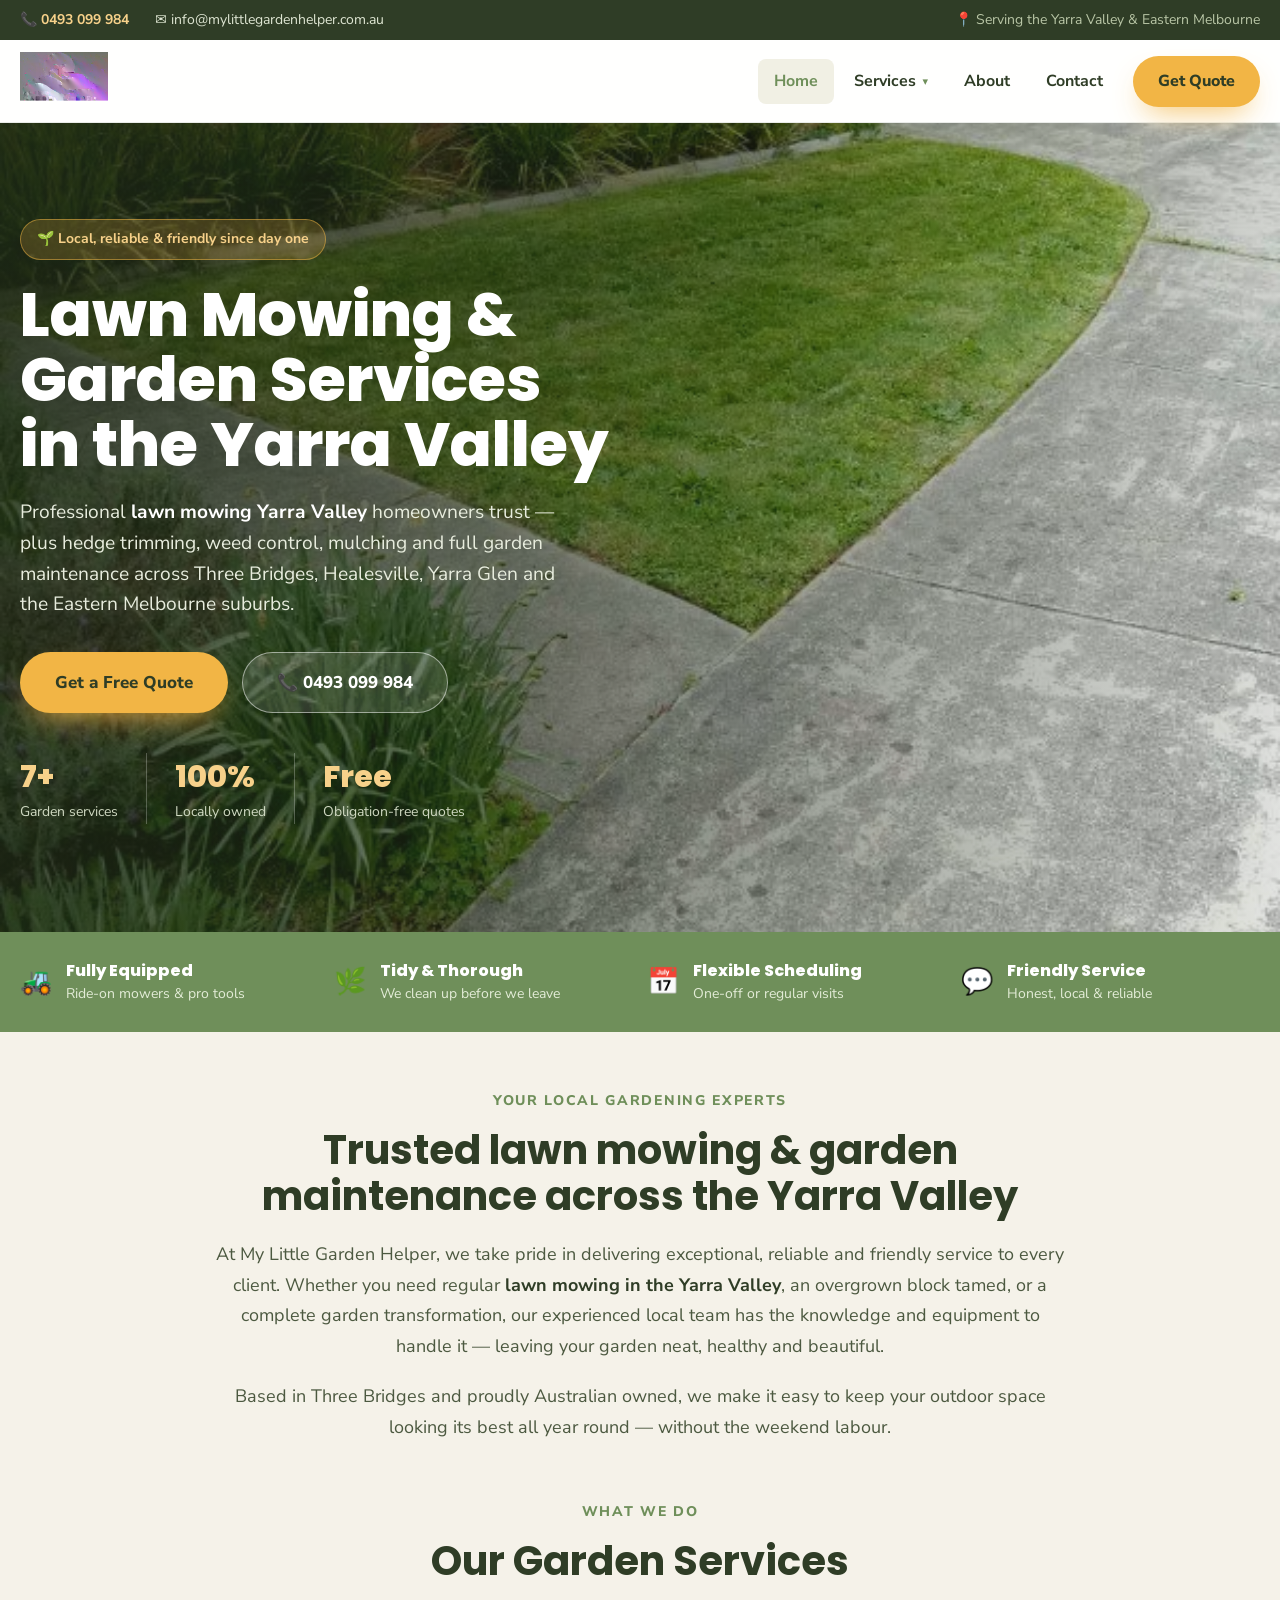
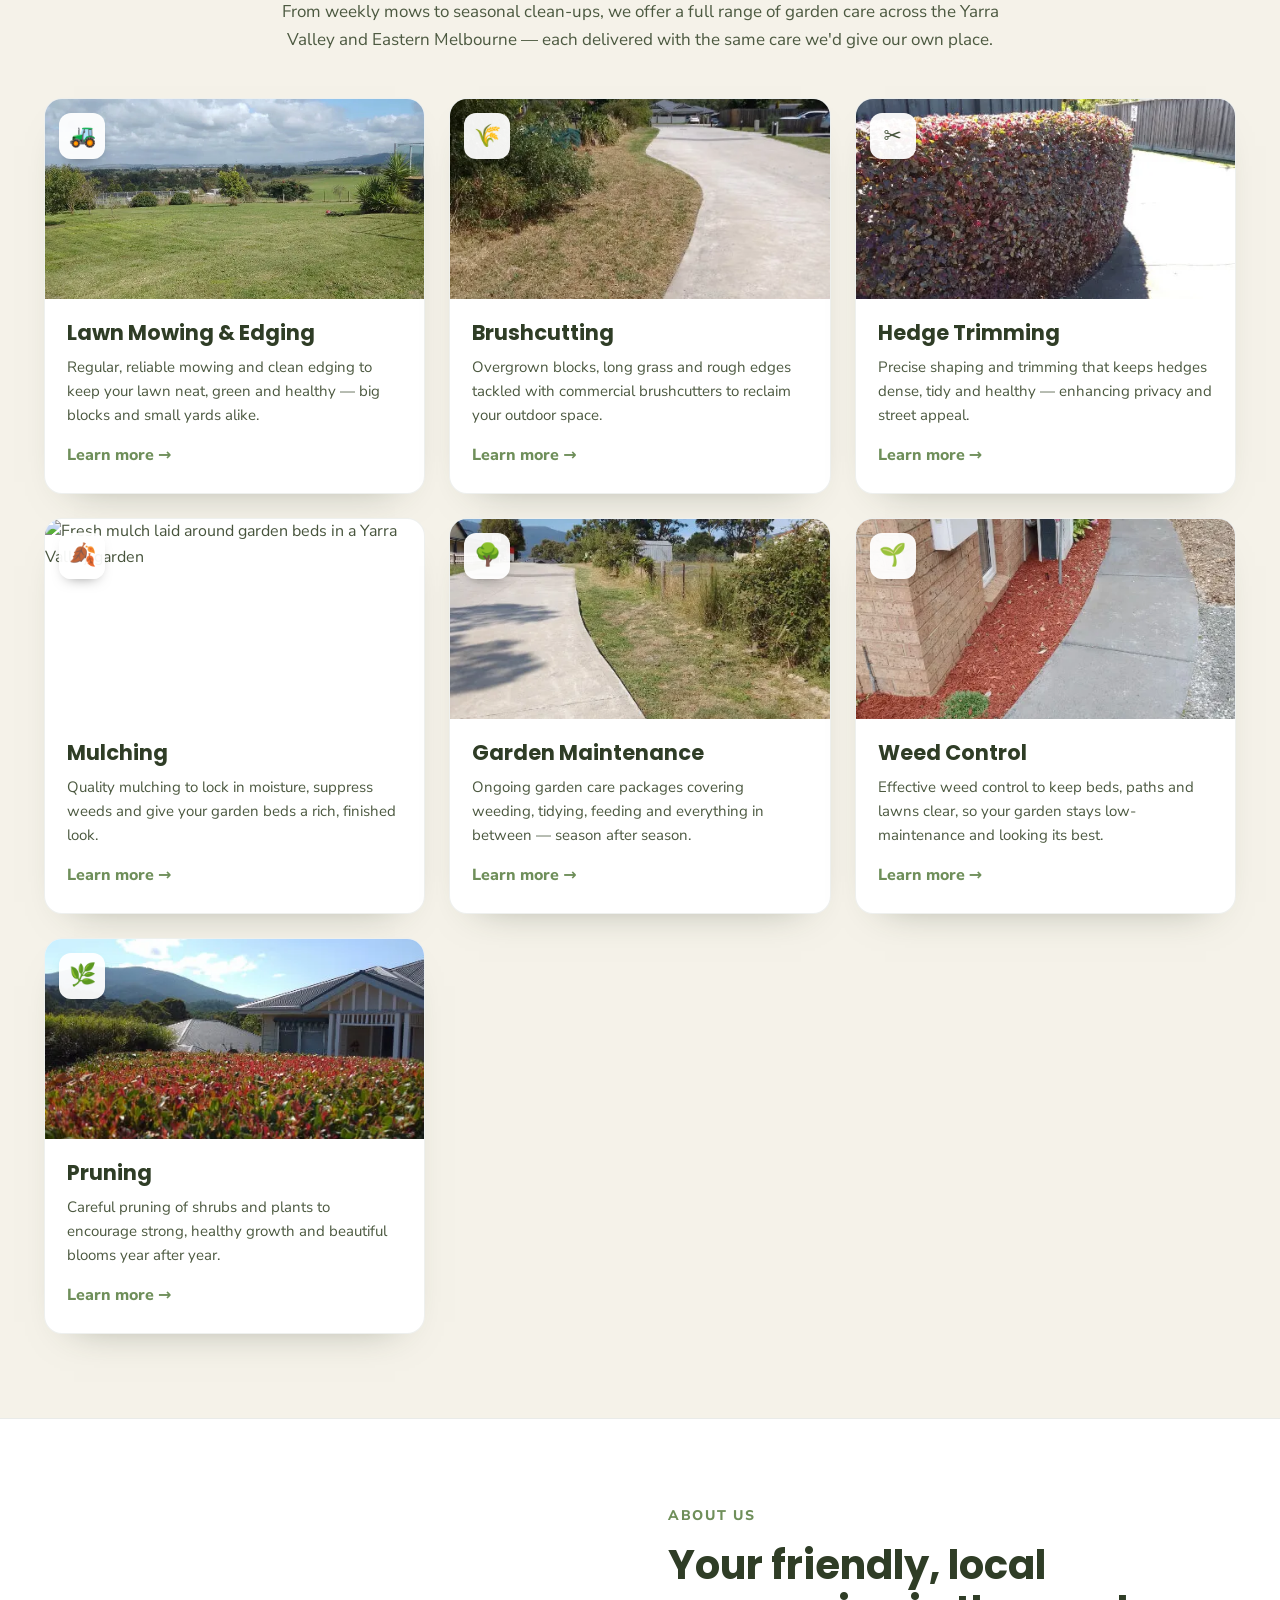
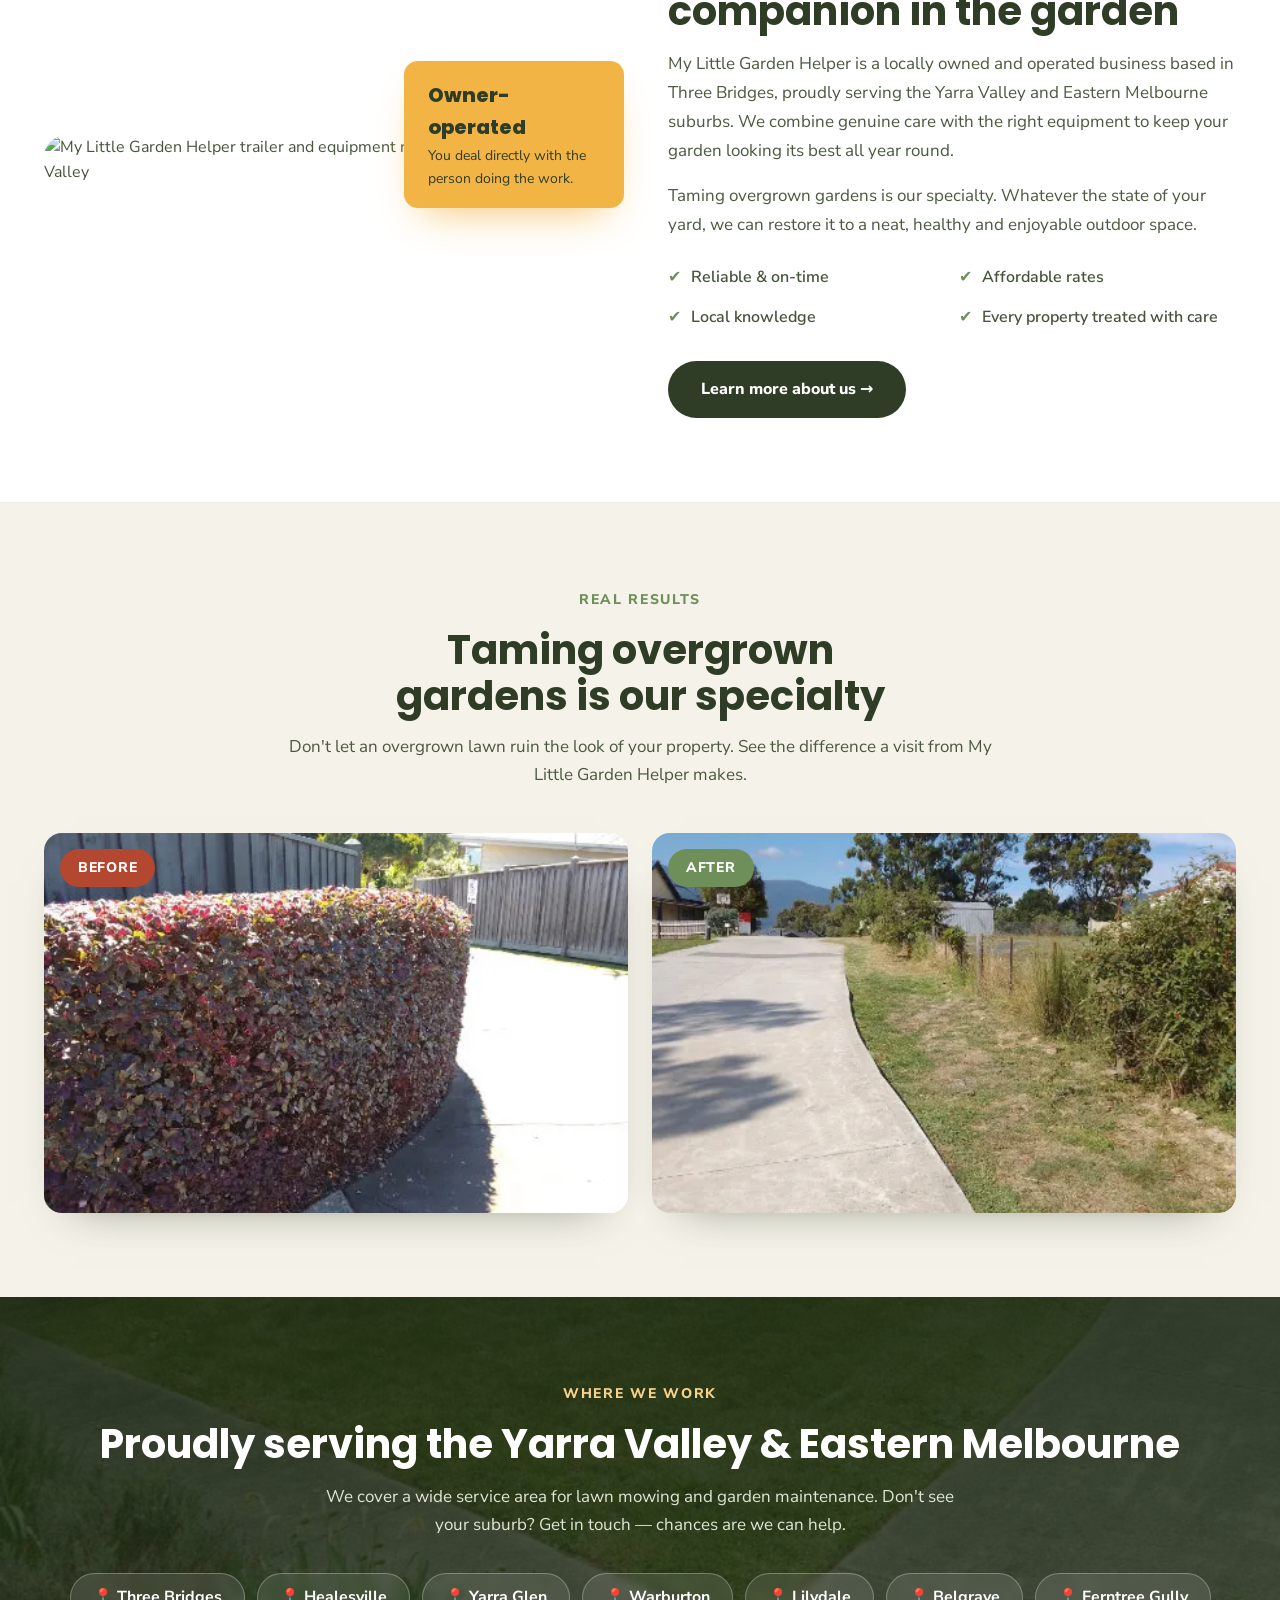
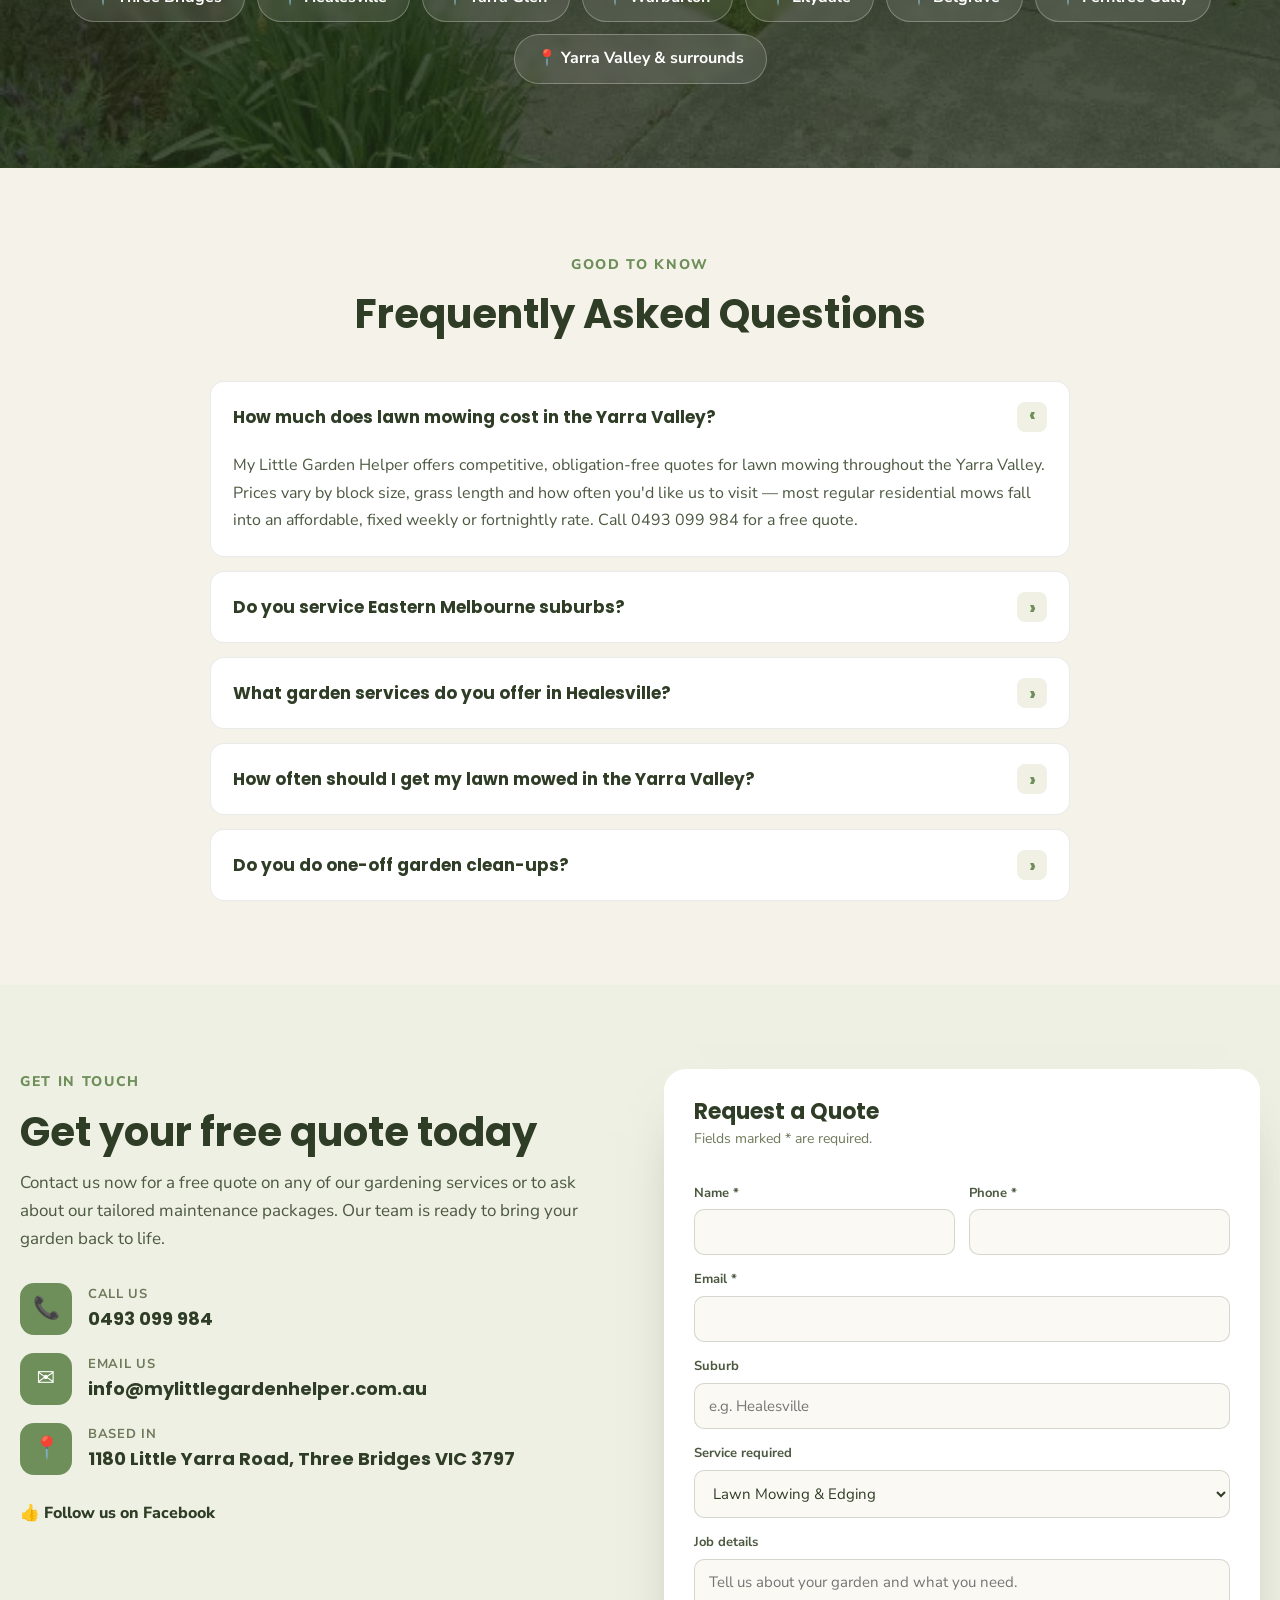
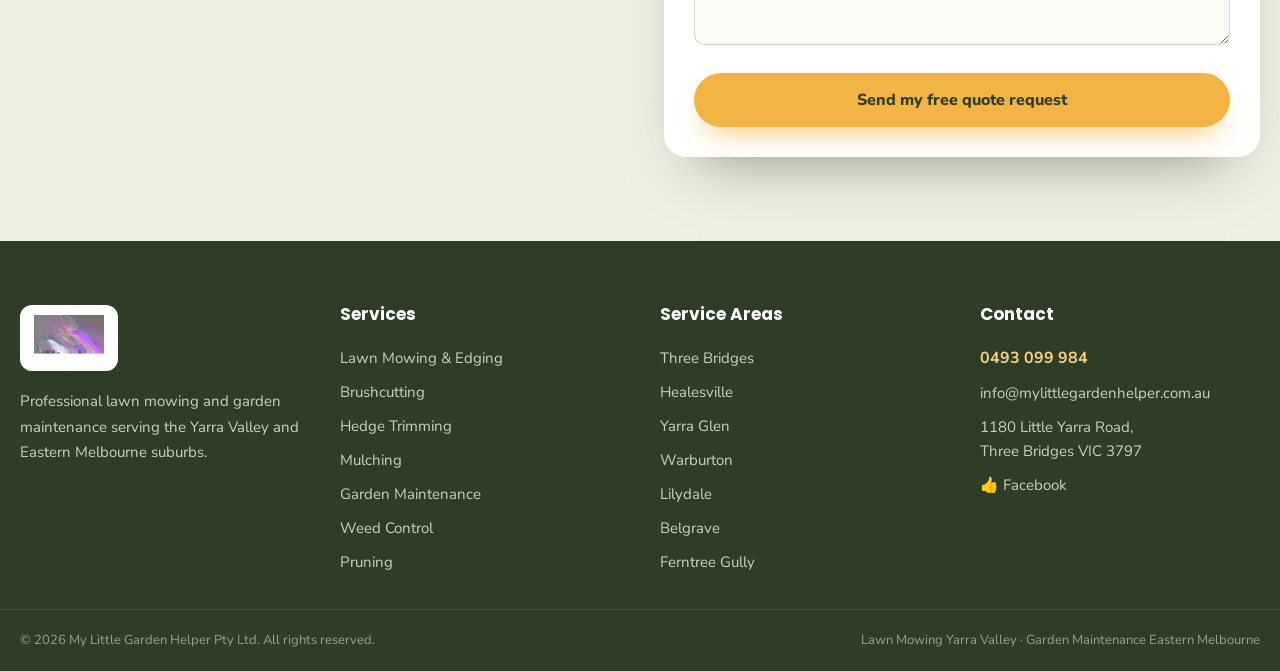
==== index.html @ b99c6c78 "Build My Little Garden Helper website (11 pages, SEO/GEO/AEO, Webflow-ready) - Homepage converted fr" ====
<!DOCTYPE html>
<html lang="en-AU">
<head>
<meta charset="utf-8">
<meta name="viewport" content="width=device-width, initial-scale=1">
<title>Lawn Mowing Yarra Valley | Garden Maintenance | My Little Garden Helper</title>
<meta name="description" content="Professional lawn mowing, hedge trimming, weed control and garden maintenance in the Yarra Valley. Serving Three Bridges, Healesville, Yarra Glen &amp; Eastern Melbourne. Free quotes — call 0493 099 984." />
<meta name="keywords" content="Lawn Mowing Yarra Valley, Garden Maintenance Yarra Valley, Hedge Trimming Yarra Valley, Lawn Care Eastern Melbourne, Garden Services Three Bridges" />
<link rel="canonical" href="https://www.mylittlegardenhelper.com.au/" />
<meta name="robots" content="index, follow" />
<meta name="theme-color" content="#2f3d26" />

<!-- Open Graph -->
<meta property="og:type" content="website" />
<meta property="og:site_name" content="My Little Garden Helper" />
<meta property="og:title" content="Lawn Mowing Yarra Valley | My Little Garden Helper" />
<meta property="og:description" content="Professional lawn mowing, hedge trimming, weed control and garden maintenance across the Yarra Valley and Eastern Melbourne. Get a free quote today." />
<meta property="og:url" content="https://www.mylittlegardenhelper.com.au/" />
<meta property="og:image" content="https://www.mylittlegardenhelper.com.au/assets/hero.webp" />
<meta property="og:locale" content="en_AU" />

<!-- Twitter -->
<meta name="twitter:card" content="summary_large_image" />
<meta name="twitter:title" content="Lawn Mowing Yarra Valley | My Little Garden Helper" />
<meta name="twitter:description" content="Professional lawn mowing, hedge trimming, weed control and garden maintenance across the Yarra Valley and Eastern Melbourne." />
<meta name="twitter:image" content="https://www.mylittlegardenhelper.com.au/assets/hero.webp" />

<link rel="icon" href="/assets/favicon.svg" type="image/svg+xml" />
<link rel="preconnect" href="https://fonts.googleapis.com" />
<link rel="preconnect" href="https://fonts.gstatic.com" crossorigin />
<link href="https://fonts.googleapis.com/css2?family=Poppins:wght@500;600;700;800&family=Nunito+Sans:wght@400;600;700;800&display=swap" rel="stylesheet" />
<link rel="stylesheet" href="/assets/styles.css" />

<script type="application/ld+json">
{
  "@context": "https://schema.org",
  "@type": "LocalBusiness",
  "@id": "https://www.mylittlegardenhelper.com.au/#business",
  "name": "My Little Garden Helper Pty Ltd",
  "image": "https://www.mylittlegardenhelper.com.au/assets/hero.webp",
  "logo": "https://www.mylittlegardenhelper.com.au/assets/logo.webp",
  "description": "Professional lawn mowing, hedge trimming, weed control, mulching and garden maintenance serving the Yarra Valley and Eastern Melbourne suburbs.",
  "url": "https://www.mylittlegardenhelper.com.au/",
  "telephone": "+61493099984",
  "email": "info@mylittlegardenhelper.com.au",
  "priceRange": "$$",
  "currenciesAccepted": "AUD",
  "address": {
    "@type": "PostalAddress",
    "streetAddress": "1180 Little Yarra Road",
    "addressLocality": "Three Bridges",
    "addressRegion": "VIC",
    "postalCode": "3797",
    "addressCountry": "AU"
  },
  "geo": { "@type": "GeoCoordinates", "latitude": -37.802, "longitude": 145.706 },
  "areaServed": ["Yarra Valley", "Three Bridges", "Healesville", "Yarra Glen", "Warburton", "Lilydale", "Belgrave", "Ferntree Gully", "Eastern Melbourne"],
  "openingHoursSpecification": [{ "@type": "OpeningHoursSpecification", "dayOfWeek": ["Monday","Tuesday","Wednesday","Thursday","Friday","Saturday"], "opens": "07:00", "closes": "17:00" }],
  "sameAs": ["https://www.facebook.com/profile.php?id=100083377355214"],
  "makesOffer": [
    { "@type": "Offer", "itemOffered": { "@type": "Service", "name": "Lawn Mowing & Edging Yarra Valley" } },
    { "@type": "Offer", "itemOffered": { "@type": "Service", "name": "Brushcutting Yarra Valley" } },
    { "@type": "Offer", "itemOffered": { "@type": "Service", "name": "Hedge Trimming Yarra Valley" } },
    { "@type": "Offer", "itemOffered": { "@type": "Service", "name": "Mulching Yarra Valley" } },
    { "@type": "Offer", "itemOffered": { "@type": "Service", "name": "Garden Maintenance Eastern Melbourne" } },
    { "@type": "Offer", "itemOffered": { "@type": "Service", "name": "Weed Control Yarra Valley" } },
    { "@type": "Offer", "itemOffered": { "@type": "Service", "name": "Pruning Yarra Valley" } }
  ]
}
</script>
<script type="application/ld+json">
{
  "@context": "https://schema.org",
  "@type": "WebSite",
  "name": "My Little Garden Helper",
  "url": "https://www.mylittlegardenhelper.com.au/"
}
</script>
<script type="application/ld+json">
{
  "@context": "https://schema.org",
  "@type": "FAQPage",
  "mainEntity": [
    { "@type": "Question", "name": "How much does lawn mowing cost in the Yarra Valley?", "acceptedAnswer": { "@type": "Answer", "text": "My Little Garden Helper offers competitive, obligation-free quotes for lawn mowing throughout the Yarra Valley. Prices vary by block size, grass length and how often you'd like us to visit — most regular residential mows fall into an affordable, fixed weekly or fortnightly rate. Call 0493 099 984 for a free quote." } },
    { "@type": "Question", "name": "Do you service Eastern Melbourne suburbs?", "acceptedAnswer": { "@type": "Answer", "text": "Yes. We service the Yarra Valley and the surrounding Eastern Melbourne suburbs including Lilydale, Belgrave, Ferntree Gully and beyond. If you're unsure whether we cover your suburb, get in touch — chances are we can help." } },
    { "@type": "Question", "name": "What garden services do you offer in Healesville?", "acceptedAnswer": { "@type": "Answer", "text": "In Healesville and the wider Yarra Valley we provide lawn mowing and edging, brushcutting, hedge trimming, weed control, mulching, pruning and full garden clean-ups — as one-off jobs or ongoing maintenance." } },
    { "@type": "Question", "name": "How often should I get my lawn mowed in the Yarra Valley?", "acceptedAnswer": { "@type": "Answer", "text": "During the spring and summer growing season most Yarra Valley lawns look their best with a mow every 1–2 weeks. Through the cooler months monthly mowing is usually enough. We tailor the schedule to your lawn, the season and your budget." } },
    { "@type": "Question", "name": "Do you do one-off garden clean-ups?", "acceptedAnswer": { "@type": "Answer", "text": "Absolutely. We offer both ongoing garden maintenance packages and one-off clean-ups — including overgrown and neglected blocks — right across the Yarra Valley and Eastern Melbourne." } }
  ]
}
</script>
</head>
<body>

<!-- TOP BAR -->
<div class="topbar">
  <div class="container topbar__inner">
    <div class="topbar__group">
      <a href="tel:+61493099984" class="topbar__phone">📞 0493 099 984</a>
      <a href="mailto:info@mylittlegardenhelper.com.au" class="topbar__email">✉ info@mylittlegardenhelper.com.au</a>
    </div>
    <div class="topbar__loc">📍 Serving the Yarra Valley &amp; Eastern Melbourne</div>
  </div>
</div>

<!-- HEADER -->
<header class="site-header">
  <div class="container site-header__inner">
    <a href="/" class="logo" aria-label="My Little Garden Helper home">
      <img src="/assets/logo.webp" alt="My Little Garden Helper — lawn mowing and garden services Yarra Valley" width="180" height="58" />
    </a>

    <nav class="nav" aria-label="Primary">
      <a href="/" class="nav__link" aria-current="page">Home</a>
      <div class="nav__item">
        <a href="/services/" class="nav__link nav__toggle">Services <span class="nav__caret">▾</span></a>
        <div class="nav__dropdown">
          <div class="nav__menu">
            <a href="/services/lawn-mowing/"><span class="ico">🚜</span>Lawn Mowing &amp; Edging</a>
            <a href="/services/brushcutting/"><span class="ico">🌾</span>Brushcutting</a>
            <a href="/services/hedge-trimming/"><span class="ico">✂️</span>Hedge Trimming</a>
            <a href="/services/mulching/"><span class="ico">🍂</span>Mulching</a>
            <a href="/services/garden-maintenance/"><span class="ico">🌳</span>Garden Maintenance</a>
            <a href="/services/weed-control/"><span class="ico">🌱</span>Weed Control</a>
            <a href="/services/pruning/"><span class="ico">🌿</span>Pruning</a>
          </div>
        </div>
      </div>
      <a href="/about/" class="nav__link">About</a>
      <a href="/contact/" class="nav__link">Contact</a>
      <a href="/contact/" class="btn btn--gold nav__cta">Get Quote</a>
    </nav>

    <button class="nav-toggle" data-nav-toggle aria-label="Toggle menu" aria-expanded="false">☰</button>
  </div>

  <div class="mobile-nav" data-mobile-nav>
    <div class="container">
      <a href="/">Home</a>
      <div class="mobile-nav__label">Services</div>
      <a href="/services/lawn-mowing/" class="mobile-nav__svc">🚜 Lawn Mowing &amp; Edging</a>
      <a href="/services/brushcutting/" class="mobile-nav__svc">🌾 Brushcutting</a>
      <a href="/services/hedge-trimming/" class="mobile-nav__svc">✂️ Hedge Trimming</a>
      <a href="/services/mulching/" class="mobile-nav__svc">🍂 Mulching</a>
      <a href="/services/garden-maintenance/" class="mobile-nav__svc">🌳 Garden Maintenance</a>
      <a href="/services/weed-control/" class="mobile-nav__svc">🌱 Weed Control</a>
      <a href="/services/pruning/" class="mobile-nav__svc">🌿 Pruning</a>
      <a href="/about/" class="mobile-nav__sep">About</a>
      <a href="/contact/" class="mobile-nav__sep">Contact</a>
      <a href="/contact/" class="mobile-nav__cta">Get a Free Quote</a>
    </div>
  </div>
</header>

<main>

<!-- HERO -->
<section class="hero" id="top">
  <div class="hero__bg" style="background-image: url('/assets/hero.webp');"></div>
  <div class="hero__overlay"></div>
  <div class="container hero__inner">
    <div class="hero__content">
      <span class="hero__badge">🌱 Local, reliable &amp; friendly since day one</span>
      <h1 class="hero__title">Lawn Mowing &amp; Garden Services in the Yarra Valley</h1>
      <p class="hero__text">Professional <strong>lawn mowing Yarra Valley</strong> homeowners trust — plus hedge trimming, weed control, mulching and full garden maintenance across Three Bridges, Healesville, Yarra Glen and the Eastern Melbourne suburbs.</p>
      <div class="hero__actions">
        <a href="/contact/" class="btn btn--gold btn--lg">Get a Free Quote</a>
        <a href="tel:+61493099984" class="btn btn--outline btn--lg">📞 0493 099 984</a>
      </div>
      <div class="hero__stats">
        <div><div class="hero__stat-num">7+</div><div class="hero__stat-label">Garden services</div></div>
        <div class="hero__divider"></div>
        <div><div class="hero__stat-num">100%</div><div class="hero__stat-label">Locally owned</div></div>
        <div class="hero__divider"></div>
        <div><div class="hero__stat-num">Free</div><div class="hero__stat-label">Obligation-free quotes</div></div>
      </div>
    </div>
  </div>
</section>

<!-- FEATURE STRIP -->
<section class="feature-strip">
  <div class="container feature-strip__grid">
    <div class="feature"><span class="feature__ico">🚜</span><div><div class="feature__title">Fully Equipped</div><div class="feature__text">Ride-on mowers &amp; pro tools</div></div></div>
    <div class="feature"><span class="feature__ico">🌿</span><div><div class="feature__title">Tidy &amp; Thorough</div><div class="feature__text">We clean up before we leave</div></div></div>
    <div class="feature"><span class="feature__ico">📅</span><div><div class="feature__title">Flexible Scheduling</div><div class="feature__text">One-off or regular visits</div></div></div>
    <div class="feature"><span class="feature__ico">💬</span><div><div class="feature__title">Friendly Service</div><div class="feature__text">Honest, local &amp; reliable</div></div></div>
  </div>
</section>

<!-- INTRO -->
<section class="section section--tight">
  <div class="container intro reveal">
    <span class="eyebrow">Your local gardening experts</span>
    <h2 class="section-title">Trusted lawn mowing &amp; garden maintenance across the Yarra Valley</h2>
    <p>At My Little Garden Helper, we take pride in delivering exceptional, reliable and friendly service to every client. Whether you need regular <strong>lawn mowing in the Yarra Valley</strong>, an overgrown block tamed, or a complete garden transformation, our experienced local team has the knowledge and equipment to handle it — leaving your garden neat, healthy and beautiful.</p>
    <p>Based in Three Bridges and proudly Australian owned, we make it easy to keep your outdoor space looking its best all year round — without the weekend labour.</p>
  </div>
</section>

<!-- SERVICES -->
<section class="section" id="services" style="padding-top: 0;">
  <div class="container">
    <div class="section-head reveal">
      <span class="eyebrow">What we do</span>
      <h2 class="section-title">Our Garden Services</h2>
      <p class="section-intro">From weekly mows to seasonal clean-ups, we offer a full range of garden care across the Yarra Valley and Eastern Melbourne — each delivered with the same care we'd give our own place.</p>
    </div>
    <div class="services-grid">

      <article class="service-card reveal">
        <div class="service-card__media"><img src="/assets/lawn-mowing.webp" alt="Freshly mowed lawn with crisp edging in the Yarra Valley" loading="lazy" /><span class="service-card__icon">🚜</span></div>
        <div class="service-card__body">
          <h3>Lawn Mowing &amp; Edging</h3>
          <p>Regular, reliable mowing and clean edging to keep your lawn neat, green and healthy — big blocks and small yards alike.</p>
          <a href="/services/lawn-mowing/" class="service-card__link">Learn more →</a>
        </div>
      </article>

      <article class="service-card reveal">
        <div class="service-card__media"><img src="/assets/brushcutting.webp" alt="Overgrown grass being cleared by brushcutting in the Yarra Valley" loading="lazy" /><span class="service-card__icon">🌾</span></div>
        <div class="service-card__body">
          <h3>Brushcutting</h3>
          <p>Overgrown blocks, long grass and rough edges tackled with commercial brushcutters to reclaim your outdoor space.</p>
          <a href="/services/brushcutting/" class="service-card__link">Learn more →</a>
        </div>
      </article>

      <article class="service-card reveal">
        <div class="service-card__media"><img src="/assets/hedge-trimming.webp" alt="Neatly trimmed hedge with Yarra Valley hills behind" loading="lazy" /><span class="service-card__icon">✂️</span></div>
        <div class="service-card__body">
          <h3>Hedge Trimming</h3>
          <p>Precise shaping and trimming that keeps hedges dense, tidy and healthy — enhancing privacy and street appeal.</p>
          <a href="/services/hedge-trimming/" class="service-card__link">Learn more →</a>
        </div>
      </article>

      <article class="service-card reveal">
        <div class="service-card__media"><img src="/assets/mulching.webp" alt="Fresh mulch laid around garden beds in a Yarra Valley garden" loading="lazy" /><span class="service-card__icon">🍂</span></div>
        <div class="service-card__body">
          <h3>Mulching</h3>
          <p>Quality mulching to lock in moisture, suppress weeds and give your garden beds a rich, finished look.</p>
          <a href="/services/mulching/" class="service-card__link">Learn more →</a>
        </div>
      </article>

      <article class="service-card reveal">
        <div class="service-card__media"><img src="/assets/after.webp" alt="Well maintained lawn and garden beds beside a Yarra Valley home" loading="lazy" /><span class="service-card__icon">🌳</span></div>
        <div class="service-card__body">
          <h3>Garden Maintenance</h3>
          <p>Ongoing garden care packages covering weeding, tidying, feeding and everything in between — season after season.</p>
          <a href="/services/garden-maintenance/" class="service-card__link">Learn more →</a>
        </div>
      </article>

      <article class="service-card reveal">
        <div class="service-card__media"><img src="/assets/weed-control.webp" alt="Tidy weed-free garden bed after weed control treatment" loading="lazy" /><span class="service-card__icon">🌱</span></div>
        <div class="service-card__body">
          <h3>Weed Control</h3>
          <p>Effective weed control to keep beds, paths and lawns clear, so your garden stays low-maintenance and looking its best.</p>
          <a href="/services/weed-control/" class="service-card__link">Learn more →</a>
        </div>
      </article>

      <article class="service-card reveal">
        <div class="service-card__media"><img src="/assets/pruning.webp" alt="Pruned shrubs and flowering garden in the Yarra Valley" loading="lazy" /><span class="service-card__icon">🌿</span></div>
        <div class="service-card__body">
          <h3>Pruning</h3>
          <p>Careful pruning of shrubs and plants to encourage strong, healthy growth and beautiful blooms year after year.</p>
          <a href="/services/pruning/" class="service-card__link">Learn more →</a>
        </div>
      </article>

    </div>
  </div>
</section>

<!-- ABOUT -->
<section class="section" id="about" style="background: var(--white); border-top: 1px solid var(--line); border-bottom: 1px solid var(--line);">
  <div class="container about-grid">
    <div class="about__media reveal">
      <img src="/assets/contact.webp" alt="My Little Garden Helper trailer and equipment ready for a job in the Yarra Valley" loading="lazy" />
      <div class="about__badge">
        <div class="about__badge-title">Owner-operated</div>
        <div class="about__badge-text">You deal directly with the person doing the work.</div>
      </div>
    </div>
    <div class="about__body reveal">
      <span class="eyebrow">About us</span>
      <h2 class="section-title" style="text-align:left; margin-top: 14px;">Your friendly, local companion in the garden</h2>
      <p>My Little Garden Helper is a locally owned and operated business based in Three Bridges, proudly serving the Yarra Valley and Eastern Melbourne suburbs. We combine genuine care with the right equipment to keep your garden looking its best all year round.</p>
      <p>Taming overgrown gardens is our specialty. Whatever the state of your yard, we can restore it to a neat, healthy and enjoyable outdoor space.</p>
      <ul class="checklist">
        <li><span class="tick">✔</span><span>Reliable &amp; on-time</span></li>
        <li><span class="tick">✔</span><span>Affordable rates</span></li>
        <li><span class="tick">✔</span><span>Local knowledge</span></li>
        <li><span class="tick">✔</span><span>Every property treated with care</span></li>
      </ul>
      <a href="/about/" class="btn btn--dark" style="margin-top: 30px;">Learn more about us →</a>
    </div>
  </div>
</section>

<!-- BEFORE / AFTER -->
<section class="section">
  <div class="container">
    <div class="section-head reveal">
      <span class="eyebrow">Real results</span>
      <h2 class="section-title">Taming overgrown gardens is our specialty</h2>
      <p class="section-intro">Don't let an overgrown lawn ruin the look of your property. See the difference a visit from My Little Garden Helper makes.</p>
    </div>
    <div class="ba-grid reveal">
      <div class="ba-card">
        <img src="/assets/before.webp" alt="Overgrown grass verge before brushcutting in the Yarra Valley" loading="lazy" />
        <span class="ba-badge ba-badge--before">BEFORE</span>
      </div>
      <div class="ba-card">
        <img src="/assets/after.webp" alt="Neatly cut grass verge after garden maintenance in the Yarra Valley" loading="lazy" />
        <span class="ba-badge ba-badge--after">AFTER</span>
      </div>
    </div>
  </div>
</section>

<!-- SERVICE AREAS -->
<section class="media-section">
  <div class="media-section__bg" style="background-image: url('/assets/hero.webp');"></div>
  <div class="media-section__overlay"></div>
  <div class="container media-section__inner reveal">
    <span class="eyebrow eyebrow--gold">Where we work</span>
    <h2 class="media-section__title">Proudly serving the Yarra Valley &amp; Eastern Melbourne</h2>
    <p class="media-section__text">We cover a wide service area for lawn mowing and garden maintenance. Don't see your suburb? Get in touch — chances are we can help.</p>
    <div class="chips">
      <span class="chip">📍 Three Bridges</span>
      <span class="chip">📍 Healesville</span>
      <span class="chip">📍 Yarra Glen</span>
      <span class="chip">📍 Warburton</span>
      <span class="chip">📍 Lilydale</span>
      <span class="chip">📍 Belgrave</span>
      <span class="chip">📍 Ferntree Gully</span>
      <span class="chip">📍 Yarra Valley &amp; surrounds</span>
    </div>
  </div>
</section>

<!-- FAQ -->
<section class="section" id="faq">
  <div class="container">
    <div class="section-head reveal">
      <span class="eyebrow">Good to know</span>
      <h2 class="section-title">Frequently Asked Questions</h2>
    </div>
    <div class="faq reveal">
      <div class="faq__list">
        <div class="faq__item is-open">
          <button class="faq__q" aria-expanded="true">How much does lawn mowing cost in the Yarra Valley?<span class="faq__sign">›</span></button>
          <div class="faq__a" style="max-height: 320px;"><div class="faq__a-inner">My Little Garden Helper offers competitive, obligation-free quotes for lawn mowing throughout the Yarra Valley. Prices vary by block size, grass length and how often you'd like us to visit — most regular residential mows fall into an affordable, fixed weekly or fortnightly rate. Call 0493 099 984 for a free quote.</div></div>
        </div>
        <div class="faq__item">
          <button class="faq__q" aria-expanded="false">Do you service Eastern Melbourne suburbs?<span class="faq__sign">›</span></button>
          <div class="faq__a"><div class="faq__a-inner">Yes. We service the Yarra Valley and the surrounding Eastern Melbourne suburbs including Lilydale, Belgrave, Ferntree Gully and beyond. If you're unsure whether we cover your suburb, get in touch — chances are we can help.</div></div>
        </div>
        <div class="faq__item">
          <button class="faq__q" aria-expanded="false">What garden services do you offer in Healesville?<span class="faq__sign">›</span></button>
          <div class="faq__a"><div class="faq__a-inner">In Healesville and the wider Yarra Valley we provide lawn mowing and edging, brushcutting, hedge trimming, weed control, mulching, pruning and full garden clean-ups — as one-off jobs or ongoing maintenance.</div></div>
        </div>
        <div class="faq__item">
          <button class="faq__q" aria-expanded="false">How often should I get my lawn mowed in the Yarra Valley?<span class="faq__sign">›</span></button>
          <div class="faq__a"><div class="faq__a-inner">During the spring and summer growing season most Yarra Valley lawns look their best with a mow every 1–2 weeks. Through the cooler months monthly mowing is usually enough. We tailor the schedule to your lawn, the season and your budget.</div></div>
        </div>
        <div class="faq__item">
          <button class="faq__q" aria-expanded="false">Do you do one-off garden clean-ups?<span class="faq__sign">›</span></button>
          <div class="faq__a"><div class="faq__a-inner">Absolutely. We offer both ongoing garden maintenance packages and one-off clean-ups — including overgrown and neglected blocks — right across the Yarra Valley and Eastern Melbourne.</div></div>
        </div>
      </div>
    </div>
  </div>
</section>

<!-- CONTACT / QUOTE -->
<section class="contact-section" id="contact">
  <div class="container section contact-grid" style="padding-top: 84px; padding-bottom: 84px;">
    <div class="reveal">
      <span class="eyebrow">Get in touch</span>
      <h2 class="section-title" style="text-align:left; margin-top: 14px;">Get your free quote today</h2>
      <p class="section-intro" style="text-align:left;">Contact us now for a free quote on any of our gardening services or to ask about our tailored maintenance packages. Our team is ready to bring your garden back to life.</p>
      <div class="contact-methods">
        <a href="tel:+61493099984" class="contact-method"><span class="contact-method__ico">📞</span><span><span class="contact-method__label">Call us</span><span class="contact-method__value">0493 099 984</span></span></a>
        <a href="mailto:info@mylittlegardenhelper.com.au" class="contact-method"><span class="contact-method__ico">✉</span><span><span class="contact-method__label">Email us</span><span class="contact-method__value">info@mylittlegardenhelper.com.au</span></span></a>
        <div class="contact-method"><span class="contact-method__ico">📍</span><span><span class="contact-method__label">Based in</span><span class="contact-method__value">1180 Little Yarra Road, Three Bridges VIC 3797</span></span></div>
      </div>
      <a href="https://www.facebook.com/profile.php?id=100083377355214" target="_blank" rel="noopener" class="social-link">👍 Follow us on Facebook</a>
    </div>

    <div class="quote-card reveal">
      <div data-form-success class="form-success is-hidden">
        <div class="form-success__ico">🌿</div>
        <h3>Thank you!</h3>
        <p>Your request has been received. We'll be in touch shortly with your free quote.</p>
      </div>
      <form data-quote-form>
        <h3>Request a Quote</h3>
        <p class="quote-card__note">Fields marked * are required.</p>
        <div class="field__row">
          <label class="field"><span class="field__label">Name *</span><input class="input" name="name" required /></label>
          <label class="field"><span class="field__label">Phone *</span><input class="input" name="phone" required /></label>
        </div>
        <label class="field"><span class="field__label">Email *</span><input class="input" type="email" name="email" required /></label>
        <label class="field"><span class="field__label">Suburb</span><input class="input" name="suburb" placeholder="e.g. Healesville" /></label>
        <label class="field"><span class="field__label">Service required</span>
          <select class="select" name="service">
            <option>Lawn Mowing &amp; Edging</option>
            <option>Brushcutting</option>
            <option>Hedge Trimming</option>
            <option>Mulching</option>
            <option>Garden Maintenance</option>
            <option>Weed Control</option>
            <option>Pruning</option>
            <option>Full Garden Clean Up</option>
          </select>
        </label>
        <label class="field"><span class="field__label">Job details</span><textarea class="textarea" name="details" rows="3" placeholder="Tell us about your garden and what you need."></textarea></label>
        <button type="submit" class="btn btn--gold" style="width: 100%; margin-top: 20px;">Send my free quote request</button>
      </form>
    </div>
  </div>
</section>

</main>

<!-- FOOTER -->
<footer class="site-footer">
  <div class="container site-footer__grid">
    <div>
      <img src="/assets/logo.webp" alt="My Little Garden Helper logo" class="footer-logo" width="200" height="66" />
      <p>Professional lawn mowing and garden maintenance serving the Yarra Valley and Eastern Melbourne suburbs.</p>
    </div>
    <div>
      <h4>Services</h4>
      <a href="/services/lawn-mowing/">Lawn Mowing &amp; Edging</a>
      <a href="/services/brushcutting/">Brushcutting</a>
      <a href="/services/hedge-trimming/">Hedge Trimming</a>
      <a href="/services/mulching/">Mulching</a>
      <a href="/services/garden-maintenance/">Garden Maintenance</a>
      <a href="/services/weed-control/">Weed Control</a>
      <a href="/services/pruning/">Pruning</a>
    </div>
    <div>
      <h4>Service Areas</h4>
      <span class="footer-span">Three Bridges</span>
      <span class="footer-span">Healesville</span>
      <span class="footer-span">Yarra Glen</span>
      <span class="footer-span">Warburton</span>
      <span class="footer-span">Lilydale</span>
      <span class="footer-span">Belgrave</span>
      <span class="footer-span">Ferntree Gully</span>
    </div>
    <div>
      <h4>Contact</h4>
      <a href="tel:+61493099984" class="footer-phone">0493 099 984</a>
      <a href="mailto:info@mylittlegardenhelper.com.au">info@mylittlegardenhelper.com.au</a>
      <span class="footer-span">1180 Little Yarra Road,<br />Three Bridges VIC 3797</span>
      <a href="https://www.facebook.com/profile.php?id=100083377355214" target="_blank" rel="noopener">👍 Facebook</a>
    </div>
  </div>
  <div class="site-footer__bottom">
    <div class="container site-footer__bottom-inner">
      <span>© 2026 My Little Garden Helper Pty Ltd. All rights reserved.</span>
      <span>Lawn Mowing Yarra Valley · Garden Maintenance Eastern Melbourne</span>
    </div>
  </div>
</footer>

<script src="/assets/main.js"></script>
</body>
</html>
---- assets/styles.css ----
/* ===================================================================
   My Little Garden Helper — Brand stylesheet
   Brand kit sourced from the Claude Design homepage:
   Forest #2f3d26 · Leaf #6f8f5a · Gold #f2b545 · Cream #f5f2e9
   Display: Poppins · Body: Nunito Sans
   Webflow-ready: class-based, semantic, no build step.
   =================================================================== */

/* ---------- Design tokens ---------- */
:root {
  /* Brand greens */
  --forest-900: #1f2a16;
  --forest-800: #2f3d26;   /* headings, footer, deep sections */
  --forest-700: #47543c;   /* body text on light */
  --leaf-600:   #556e44;   /* links */
  --leaf-500:   #6f8f5a;   /* primary brand green */
  --leaf-300:   #b9c6a6;
  --leaf-100:   #dfe6d3;

  /* Warm gold accent */
  --gold-500: #f2b545;     /* primary CTA */
  --gold-300: #f7d18a;

  /* Neutrals (warm, green-tinted) */
  --text-body:  #4c5940;
  --text-muted: #6f7a5b;
  --cream:      #f5f2e9;   /* page background */
  --sand:       #eef0e3;   /* alt section */
  --oat:        #f1f0e4;   /* soft chips / hovers */
  --paper:      #faf9f3;   /* inputs */
  --white:      #ffffff;
  --line:       rgba(47, 61, 38, 0.10);

  /* Status */
  --before-red: #b4472f;

  /* Type */
  --font-display: 'Poppins', system-ui, -apple-system, sans-serif;
  --font-body:    'Nunito Sans', system-ui, -apple-system, sans-serif;

  /* Radii */
  --radius-sm: 10px;
  --radius-md: 14px;
  --radius-lg: 18px;
  --radius-xl: 22px;
  --radius-pill: 999px;

  /* Elevation (green-tinted) */
  --shadow-sm: 0 6px 14px -8px rgba(47, 61, 38, 0.35);
  --shadow-md: 0 18px 40px -30px rgba(47, 61, 38, 0.5);
  --shadow-lg: 0 30px 60px -34px rgba(47, 61, 38, 0.6);
  --shadow-gold: 0 14px 30px -12px rgba(242, 181, 69, 0.9);

  /* Layout */
  --container: 1240px;
}

/* ---------- Reset / base ---------- */
* { box-sizing: border-box; }
html { scroll-behavior: smooth; -webkit-text-size-adjust: 100%; }
body {
  margin: 0;
  font-family: var(--font-body);
  color: var(--forest-700);
  background: var(--cream);
  line-height: 1.6;
  -webkit-font-smoothing: antialiased;
  overflow-x: hidden;
}
h1, h2, h3, h4 { font-family: var(--font-display); color: var(--forest-800); margin: 0; line-height: 1.15; }
p { margin: 0; }
img { display: block; max-width: 100%; height: auto; }
a { color: var(--leaf-600); text-decoration: none; transition: color .2s ease; }
a:hover { color: var(--gold-500); }
ul { margin: 0; padding: 0; list-style: none; }
input, select, textarea, button { font-family: inherit; }
:focus-visible { outline: 3px solid var(--gold-500); outline-offset: 2px; border-radius: 4px; }

/* ---------- Layout helpers ---------- */
.container { max-width: var(--container); margin: 0 auto; padding: 0 24px; }
.section { padding: 84px 0; }
.section--tight { padding: 56px 0; }
.eyebrow {
  display: inline-block;
  color: var(--leaf-500);
  font-weight: 800;
  letter-spacing: .12em;
  text-transform: uppercase;
  font-size: 14px;
}
.eyebrow--gold { color: var(--gold-300); }
.section-head { text-align: center; max-width: 720px; margin: 0 auto 44px; }
.section-title { font-size: clamp(28px, 3.4vw, 40px); margin-top: 14px; text-wrap: balance; }
.section-intro { font-size: 17px; line-height: 1.65; margin-top: 14px; color: var(--text-body); }
.text-center { text-align: center; }

/* ---------- Buttons ---------- */
.btn {
  display: inline-flex; align-items: center; justify-content: center; gap: 10px;
  padding: 15px 32px;
  font-weight: 800; font-size: 16px;
  border-radius: var(--radius-pill);
  border: 1px solid transparent;
  cursor: pointer;
  transition: transform .2s ease, background .2s ease, color .2s ease, box-shadow .2s ease;
  text-align: center;
}
.btn:hover { transform: translateY(-2px); }
.btn--gold { background: var(--gold-500); color: var(--forest-800); box-shadow: var(--shadow-gold); }
.btn--gold:hover { background: var(--forest-800); color: var(--white); }
.btn--dark { background: var(--forest-800); color: var(--white); }
.btn--dark:hover { background: var(--leaf-500); color: var(--white); }
.btn--outline { background: rgba(255,255,255,0.12); border-color: rgba(255,255,255,0.5); color: var(--white); }
.btn--outline:hover { background: rgba(255,255,255,0.22); color: var(--white); }
.btn--lg { padding: 16px 34px; font-size: 17px; }

/* ---------- Top bar ---------- */
.topbar { background: var(--forest-800); color: var(--leaf-100); font-size: 14px; }
.topbar__inner {
  display: flex; flex-wrap: wrap; gap: 8px 26px; align-items: center; justify-content: space-between;
  padding: 9px 0;
}
.topbar__group { display: flex; flex-wrap: wrap; gap: 8px 26px; align-items: center; }
.topbar a { display: inline-flex; align-items: center; gap: 8px; }
.topbar__phone { color: var(--gold-300); font-weight: 700; }
.topbar__phone:hover { color: var(--white); }
.topbar__email { color: var(--leaf-100); }
.topbar__email:hover { color: var(--white); }
.topbar__loc { display: inline-flex; align-items: center; gap: 8px; color: var(--leaf-300); }

/* ---------- Header / nav ---------- */
.site-header {
  position: sticky; top: 0; z-index: 60;
  background: rgba(255,255,255,0.95);
  backdrop-filter: blur(10px);
  border-bottom: 1px solid var(--line);
}
.site-header__inner {
  display: flex; align-items: center; justify-content: space-between; gap: 20px;
  padding: 12px 0;
}
.logo { display: flex; align-items: center; }
.logo img { height: 58px; width: auto; }
.nav { display: flex; align-items: center; gap: 4px; }
.nav__link {
  padding: 10px 16px; font-weight: 700; color: var(--forest-800);
  border-radius: 8px;
}
.nav__link:hover, .nav__link[aria-current="page"] { color: var(--leaf-500); background: var(--oat); }

.nav__item { position: relative; }
.nav__toggle { display: inline-flex; align-items: center; gap: 6px; background: none; border: none; }
.nav__caret { font-size: 11px; color: var(--leaf-500); }
.nav__dropdown {
  position: absolute; top: 100%; left: 0; padding-top: 8px; width: 300px;
  opacity: 0; visibility: hidden; transform: translateY(6px);
  transition: opacity .18s ease, transform .18s ease, visibility .18s;
}
.nav__item:hover .nav__dropdown, .nav__item:focus-within .nav__dropdown {
  opacity: 1; visibility: visible; transform: translateY(0);
}
.nav__menu {
  background: var(--white); border: 1px solid var(--line); border-radius: var(--radius-md);
  box-shadow: 0 24px 48px -20px rgba(47,61,38,0.35); padding: 8px;
}
.nav__menu a {
  display: flex; align-items: center; gap: 12px; padding: 11px 12px;
  border-radius: var(--radius-sm); color: var(--forest-800); font-weight: 600;
}
.nav__menu a:hover { background: var(--oat); color: var(--leaf-600); }
.nav__menu .ico { font-size: 18px; }
.nav__cta { margin-left: 10px; padding: 12px 24px; }

.nav-toggle {
  display: none; background: var(--forest-800); color: #fff; border: none;
  width: 46px; height: 46px; border-radius: var(--radius-sm); font-size: 20px; cursor: pointer;
}
.mobile-nav { display: none; border-top: 1px solid var(--line); background: var(--white); padding: 12px 0 20px; }
.mobile-nav.is-open { display: block; animation: fadeUp .2s ease both; }
.mobile-nav a { display: block; padding: 12px 4px; font-weight: 700; color: var(--forest-800); }
.mobile-nav__label {
  padding: 12px 4px 6px; font-weight: 800; color: var(--leaf-500);
  font-size: 13px; letter-spacing: .05em; text-transform: uppercase;
}
.mobile-nav__svc { display: flex !important; gap: 10px; padding: 10px 4px !important; color: var(--text-body) !important; font-weight: 600 !important; }
.mobile-nav__sep { border-top: 1px solid #eee; }
.mobile-nav__cta { text-align: center; margin-top: 14px; padding: 14px; background: var(--gold-500); color: var(--forest-800) !important; border-radius: var(--radius-pill); }

/* ---------- Hero ---------- */
.hero { position: relative; }
.hero__bg { position: absolute; inset: 0; background-size: cover; background-position: center; }
.hero__overlay {
  position: absolute; inset: 0;
  background: linear-gradient(100deg, rgba(31,42,22,0.86) 0%, rgba(31,42,22,0.62) 42%, rgba(31,42,22,0.12) 100%);
}
.hero__inner { position: relative; padding: 96px 0 108px; }
.hero__content { max-width: 660px; animation: fadeUp .7s ease both; }
.hero__badge {
  display: inline-flex; align-items: center; gap: 8px;
  background: rgba(242,181,69,0.2); border: 1px solid rgba(242,181,69,0.5);
  color: var(--gold-300); font-weight: 700; font-size: 14px;
  padding: 8px 16px; border-radius: var(--radius-pill);
}
.hero__title { color: #fff; font-size: clamp(38px, 5.4vw, 62px); line-height: 1.05; font-weight: 800; margin: 22px 0 0; text-wrap: balance; }
.hero__text { color: #e7ecdd; font-size: clamp(17px, 1.5vw, 20px); line-height: 1.6; margin-top: 20px; max-width: 560px; }
.hero__text strong { color: #fff; }
.hero__actions { display: flex; flex-wrap: wrap; gap: 14px; margin-top: 32px; }
.hero__stats { display: flex; flex-wrap: wrap; gap: 28px; margin-top: 40px; }
.hero__stat-num { color: var(--gold-300); font-size: 30px; font-family: var(--font-display); font-weight: 800; }
.hero__stat-label { color: #cfd8c1; font-size: 14px; }
.hero__divider { width: 1px; background: rgba(255,255,255,0.25); }

/* Compact page hero (interior pages) */
.page-hero { position: relative; }
.page-hero__bg { position: absolute; inset: 0; background-size: cover; background-position: center; }
.page-hero__overlay { position: absolute; inset: 0; background: linear-gradient(120deg, rgba(31,42,22,0.9) 0%, rgba(31,42,22,0.72) 55%, rgba(31,42,22,0.55) 100%); }
.page-hero__inner { position: relative; padding: 72px 0 78px; max-width: 760px; animation: fadeUp .6s ease both; }
.page-hero__title { color: #fff; font-size: clamp(32px, 4.4vw, 52px); font-weight: 800; margin-top: 16px; text-wrap: balance; }
.page-hero__text { color: #e7ecdd; font-size: clamp(16px, 1.4vw, 19px); line-height: 1.6; margin-top: 18px; }
.breadcrumb { color: var(--leaf-300); font-size: 14px; font-weight: 600; }
.breadcrumb a { color: var(--leaf-300); }
.breadcrumb a:hover { color: var(--gold-300); }

/* ---------- Feature strip ---------- */
.feature-strip { background: var(--leaf-500); }
.feature-strip__grid {
  display: grid; grid-template-columns: repeat(auto-fit, minmax(230px, 1fr)); gap: 14px;
  padding: 26px 0;
}
.feature { display: flex; align-items: center; gap: 14px; color: #fff; }
.feature__ico { font-size: 26px; }
.feature__title { font-weight: 800; font-family: var(--font-display); }
.feature__text { font-size: 14px; color: #e3ecd7; }

/* ---------- Intro block ---------- */
.intro { max-width: 900px; margin: 0 auto; text-align: center; }
.intro p { font-size: 18px; line-height: 1.7; margin-top: 20px; color: var(--text-body); }
.intro strong { color: var(--forest-800); }

/* ---------- Service cards ---------- */
.services-grid { display: grid; grid-template-columns: repeat(auto-fill, minmax(300px, 1fr)); gap: 24px; }
.service-card {
  background: var(--white); border: 1px solid rgba(47,61,38,0.08);
  border-radius: var(--radius-lg); overflow: hidden; box-shadow: var(--shadow-md);
  display: flex; flex-direction: column;
  transition: transform .25s ease, box-shadow .25s ease;
}
.service-card:hover { transform: translateY(-6px); box-shadow: 0 28px 50px -28px rgba(47,61,38,0.55); }
.service-card__media { height: 200px; overflow: hidden; position: relative; }
.service-card__media img { width: 100%; height: 100%; object-fit: cover; transition: transform .5s ease; }
.service-card:hover .service-card__media img { transform: scale(1.06); }
.service-card__icon {
  position: absolute; top: 14px; left: 14px; background: rgba(255,255,255,0.94);
  width: 46px; height: 46px; border-radius: 12px; display: grid; place-items: center;
  font-size: 22px; box-shadow: 0 6px 14px -8px rgba(0,0,0,0.5);
}
.service-card__body { padding: 22px 22px 24px; flex: 1; display: flex; flex-direction: column; }
.service-card__body h3 { font-size: 21px; }
.service-card__body p { font-size: 15px; line-height: 1.6; margin-top: 10px; color: var(--text-body); flex: 1; }
.service-card__link { margin-top: 16px; font-weight: 800; color: var(--leaf-500); display: inline-flex; align-items: center; gap: 6px; transition: gap .2s ease, color .2s ease; }
.service-card__link:hover { gap: 12px; color: var(--gold-500); }

/* ---------- About ---------- */
.about-grid { display: grid; grid-template-columns: repeat(auto-fit, minmax(320px, 1fr)); gap: 56px; align-items: center; }
.about__media { position: relative; }
.about__media img { width: 100%; border-radius: var(--radius-xl); box-shadow: var(--shadow-lg); }
.about__badge {
  position: absolute; bottom: -22px; right: -12px; background: var(--gold-500); color: var(--forest-800);
  padding: 18px 24px; border-radius: var(--radius-md); box-shadow: 0 20px 40px -18px rgba(242,181,69,0.8); max-width: 220px;
}
.about__badge-title { font-family: var(--font-display); font-weight: 800; font-size: 20px; }
.about__badge-text { font-size: 14px; margin-top: 2px; }
.about__body p { font-size: 17px; line-height: 1.7; margin-top: 16px; color: var(--text-body); }
.checklist { display: grid; grid-template-columns: 1fr 1fr; gap: 14px; margin-top: 26px; }
.checklist li { display: flex; gap: 10px; align-items: flex-start; font-weight: 600; }
.checklist .tick { color: var(--leaf-500); font-weight: 800; }

/* ---------- Before / after ---------- */
.ba-grid { display: grid; grid-template-columns: repeat(auto-fit, minmax(300px, 1fr)); gap: 24px; }
.ba-card { position: relative; border-radius: var(--radius-lg); overflow: hidden; box-shadow: 0 20px 44px -30px rgba(47,61,38,0.6); }
.ba-card img { width: 100%; height: 380px; object-fit: cover; }
.ba-badge { position: absolute; top: 16px; left: 16px; color: #fff; font-weight: 800; padding: 8px 18px; border-radius: var(--radius-pill); font-size: 14px; letter-spacing: .05em; }
.ba-badge--before { background: var(--before-red); }
.ba-badge--after { background: var(--leaf-500); }

/* ---------- Dark media section (areas) ---------- */
.media-section { position: relative; }
.media-section__bg { position: absolute; inset: 0; background-size: cover; background-position: center; }
.media-section__overlay { position: absolute; inset: 0; background: linear-gradient(180deg, rgba(31,42,22,0.9), rgba(31,42,22,0.78)); }
.media-section__inner { position: relative; text-align: center; padding: 84px 0; }
.media-section__title { color: #fff; font-size: clamp(28px, 3.4vw, 40px); margin-top: 14px; }
.media-section__text { color: var(--leaf-100); font-size: 17px; line-height: 1.65; margin: 16px auto 0; max-width: 640px; }
.chips { display: flex; flex-wrap: wrap; justify-content: center; gap: 12px; margin-top: 34px; }
.chip {
  background: rgba(255,255,255,0.1); border: 1px solid rgba(255,255,255,0.28); color: #fff;
  font-weight: 700; padding: 11px 22px; border-radius: var(--radius-pill); backdrop-filter: blur(4px);
}

/* ---------- FAQ ---------- */
.faq { max-width: 860px; margin: 0 auto; }
.faq__list { display: flex; flex-direction: column; gap: 14px; }
.faq__item { background: var(--white); border: 1px solid var(--line); border-radius: var(--radius-md); overflow: hidden; }
.faq__q {
  width: 100%; text-align: left; background: none; border: none;
  padding: 20px 22px; display: flex; align-items: center; justify-content: space-between; gap: 16px; cursor: pointer;
  font-family: var(--font-display); font-weight: 700; font-size: 17px; color: var(--forest-800);
}
.faq__sign { flex: none; width: 30px; height: 30px; border-radius: 8px; background: var(--oat); color: var(--leaf-500); font-weight: 800; font-size: 20px; display: grid; place-items: center; transition: transform .2s ease; }
.faq__item.is-open .faq__sign { transform: rotate(180deg); }
.faq__a { max-height: 0; overflow: hidden; transition: max-height .3s ease; }
.faq__a-inner { padding: 0 22px 22px; font-size: 16px; line-height: 1.7; color: var(--text-body); }

/* ---------- Contact ---------- */
.contact-section { background: var(--sand); }
.contact-grid { display: grid; grid-template-columns: repeat(auto-fit, minmax(320px, 1fr)); gap: 48px; }
.contact-methods { display: flex; flex-direction: column; gap: 18px; margin-top: 30px; }
.contact-method { display: flex; gap: 16px; align-items: center; }
.contact-method__ico { width: 52px; height: 52px; border-radius: var(--radius-md); background: var(--leaf-500); color: #fff; display: grid; place-items: center; font-size: 22px; flex: none; }
.contact-method__label { display: block; font-size: 13px; color: var(--text-muted); font-weight: 700; text-transform: uppercase; letter-spacing: .05em; }
.contact-method__value { display: block; font-family: var(--font-display); font-weight: 700; font-size: 18px; color: var(--forest-800); word-break: break-word; }
.social-link { display: inline-flex; align-items: center; gap: 10px; margin-top: 26px; font-weight: 800; color: var(--forest-800); }
.social-link:hover { color: var(--gold-500); }

.quote-card { background: var(--white); border-radius: var(--radius-xl); padding: 30px; box-shadow: var(--shadow-lg); }
.quote-card h2, .quote-card h3 { font-size: 22px; margin-bottom: 4px; }
.quote-card__note { font-size: 14px; color: var(--text-muted); margin-bottom: 18px; }
.field { display: block; margin-top: 14px; }
.field__label { display: block; font-size: 13px; font-weight: 700; color: var(--text-body); margin-bottom: 6px; }
.field__row { display: grid; grid-template-columns: 1fr 1fr; gap: 14px; }
.input, .select, .textarea {
  width: 100%; padding: 12px 14px; border: 1px solid rgba(47,61,38,0.18);
  border-radius: var(--radius-sm); font-size: 15px; background: var(--paper); color: var(--forest-800);
  transition: border-color .2s ease, box-shadow .2s ease;
}
.input:focus, .select:focus, .textarea:focus { outline: none; border-color: var(--leaf-500); box-shadow: 0 0 0 3px rgba(111,143,90,0.18); }
.textarea { resize: vertical; }
.form-success { text-align: center; padding: 40px 10px; }
.form-success__ico { font-size: 54px; }
.form-success h3 { font-size: 24px; margin-top: 12px; }
.form-success p { font-size: 16px; line-height: 1.6; margin-top: 10px; color: var(--text-body); }
.is-hidden { display: none !important; }

/* ---------- CTA band ---------- */
.cta-band { background: var(--forest-800); }
.cta-band__inner { text-align: center; padding: 72px 0; }
.cta-band__title { color: #fff; font-size: clamp(26px, 3.2vw, 38px); }
.cta-band__text { color: var(--leaf-100); font-size: 17px; line-height: 1.6; margin: 14px auto 30px; max-width: 620px; }
.cta-band__actions { display: flex; flex-wrap: wrap; gap: 14px; justify-content: center; }

/* ---------- Content prose (service/about pages) ---------- */
.prose { max-width: 760px; }
.prose p { font-size: 17px; line-height: 1.75; margin-top: 18px; color: var(--text-body); }
.prose h2 { font-size: clamp(24px, 3vw, 34px); margin-top: 40px; }
.prose h3 { font-size: 22px; margin-top: 28px; }
.prose ul.bullets { margin-top: 18px; display: flex; flex-direction: column; gap: 12px; }
.prose ul.bullets li { position: relative; padding-left: 30px; font-size: 17px; line-height: 1.6; color: var(--text-body); }
.prose ul.bullets li::before { content: "✔"; position: absolute; left: 0; color: var(--leaf-500); font-weight: 800; }
.split { display: grid; grid-template-columns: repeat(auto-fit, minmax(320px, 1fr)); gap: 48px; align-items: center; }
.split__media img { width: 100%; border-radius: var(--radius-xl); box-shadow: var(--shadow-lg); }

/* Related services */
.related-grid { display: grid; grid-template-columns: repeat(auto-fit, minmax(220px, 1fr)); gap: 16px; }
.related-card {
  display: flex; align-items: center; gap: 12px; padding: 18px 20px;
  background: var(--white); border: 1px solid var(--line); border-radius: var(--radius-md);
  font-weight: 700; color: var(--forest-800); box-shadow: var(--shadow-sm);
  transition: transform .2s ease, box-shadow .2s ease;
}
.related-card:hover { transform: translateY(-4px); box-shadow: var(--shadow-md); color: var(--leaf-600); }
.related-card .ico { font-size: 22px; }

/* ---------- Footer ---------- */
.site-footer { background: var(--forest-800); color: #c9d3ba; }
.site-footer__grid { display: grid; grid-template-columns: repeat(auto-fit, minmax(220px, 1fr)); gap: 40px; padding: 64px 0 30px; }
.site-footer h4 { color: #fff; font-size: 17px; margin-bottom: 16px; }
.site-footer p { font-size: 15px; line-height: 1.7; margin-top: 18px; max-width: 300px; }
.footer-logo { height: 66px; width: auto; background: #fff; padding: 10px 14px; border-radius: 12px; }
.site-footer a { display: block; color: #c9d3ba; padding: 5px 0; font-size: 15px; }
.site-footer a:hover { color: var(--gold-300); }
.site-footer .footer-span { display: block; color: #c9d3ba; padding: 5px 0; font-size: 15px; }
.footer-phone { color: var(--gold-300) !important; font-weight: 700; font-size: 16px !important; }
.site-footer__bottom { border-top: 1px solid rgba(255,255,255,0.12); }
.site-footer__bottom-inner { display: flex; flex-wrap: wrap; gap: 8px 20px; justify-content: space-between; padding: 20px 0; font-size: 13px; color: #97a586; }

/* ---------- Reveal on scroll ---------- */
.reveal { opacity: 0; transform: translateY(24px); transition: opacity .7s ease, transform .7s ease; }
.reveal.is-visible { opacity: 1; transform: translateY(0); }

/* ---------- Animations ---------- */
@keyframes fadeUp { from { opacity: 0; transform: translateY(24px); } to { opacity: 1; transform: translateY(0); } }

/* ---------- Responsive ---------- */
@media (max-width: 900px) {
  .nav { display: none; }
  .nav-toggle { display: block; }
  .section { padding: 60px 0; }
  .about-grid, .split { gap: 40px; }
  .about__badge { position: static; margin-top: 18px; max-width: none; }
  .hero__inner { padding: 72px 0 84px; }
}
@media (max-width: 560px) {
  .checklist { grid-template-columns: 1fr; }
  .field__row { grid-template-columns: 1fr; }
  .hero__stats { gap: 18px; }
  .container { padding: 0 18px; }
}

/* ---------- Reduced motion ---------- */
@media (prefers-reduced-motion: reduce) {
  * { animation-duration: .001ms !important; transition-duration: .001ms !important; scroll-behavior: auto !important; }
  .reveal { opacity: 1; transform: none; }
}
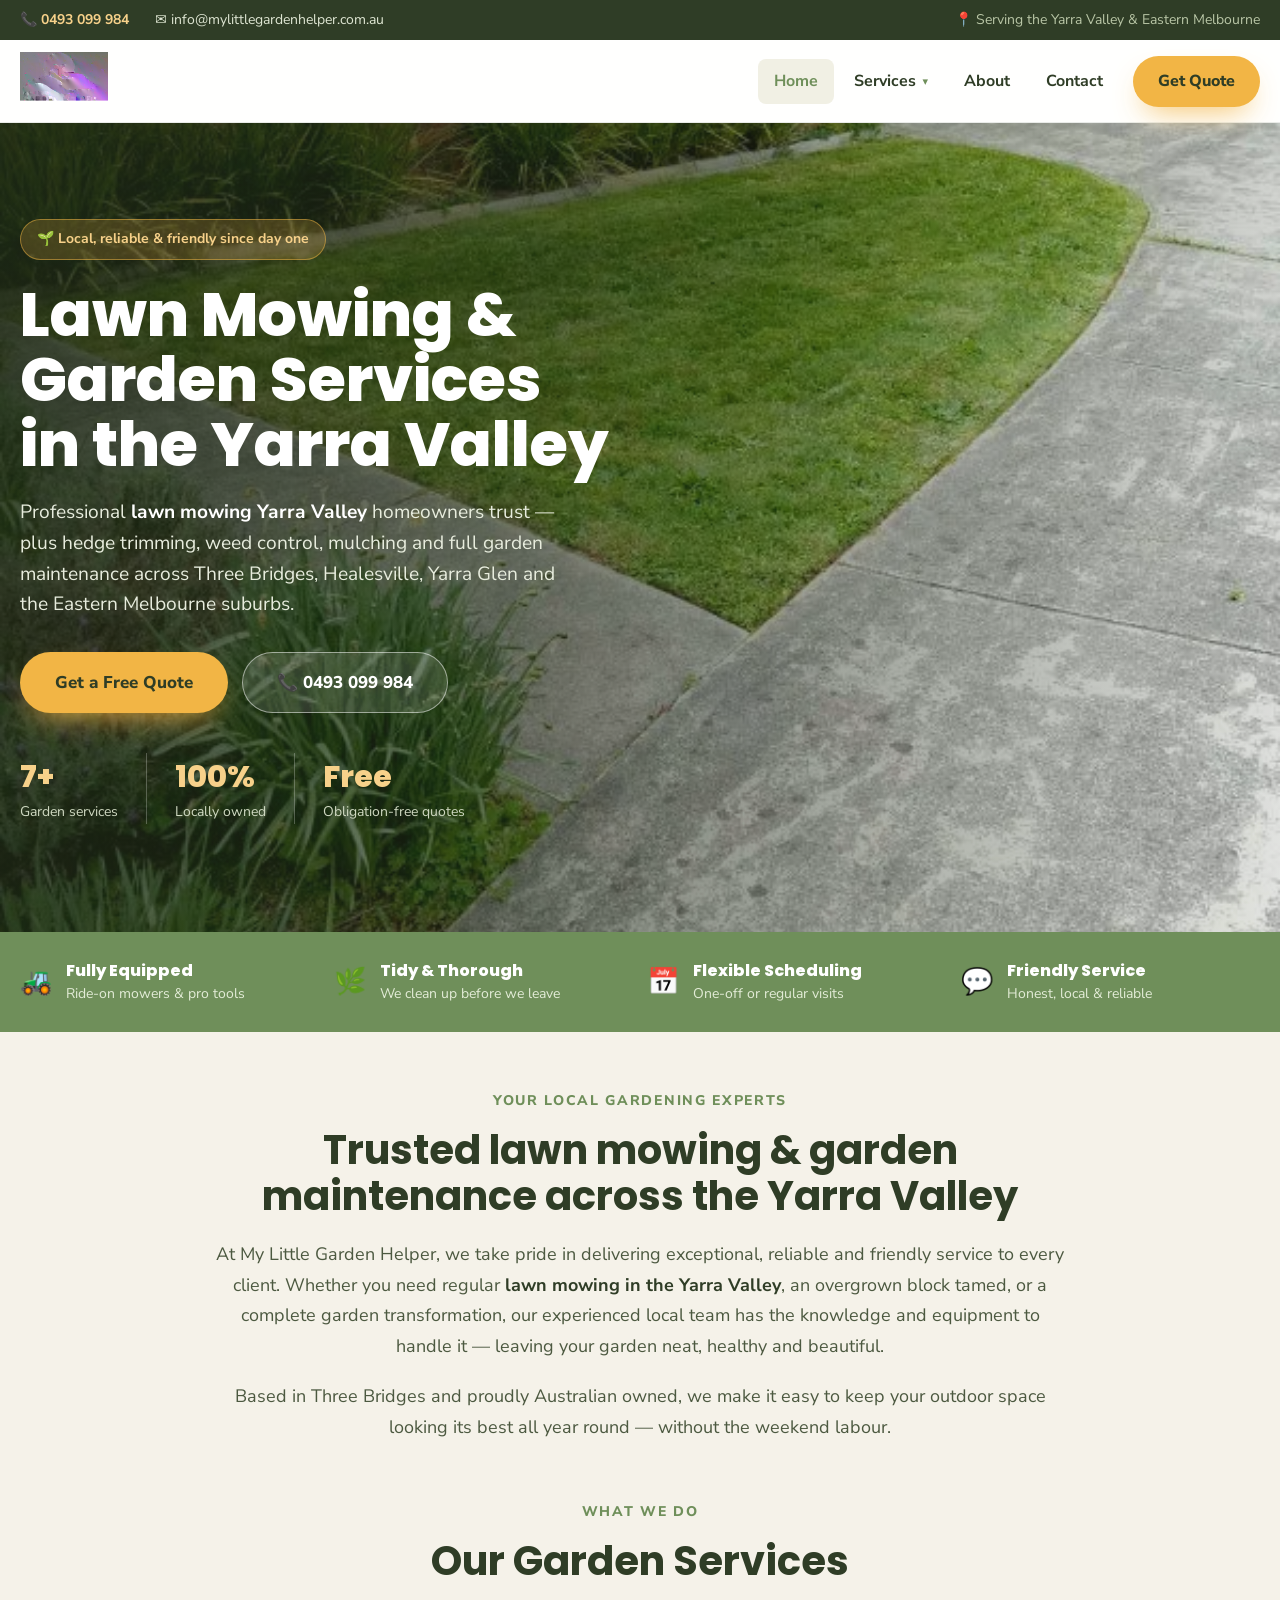
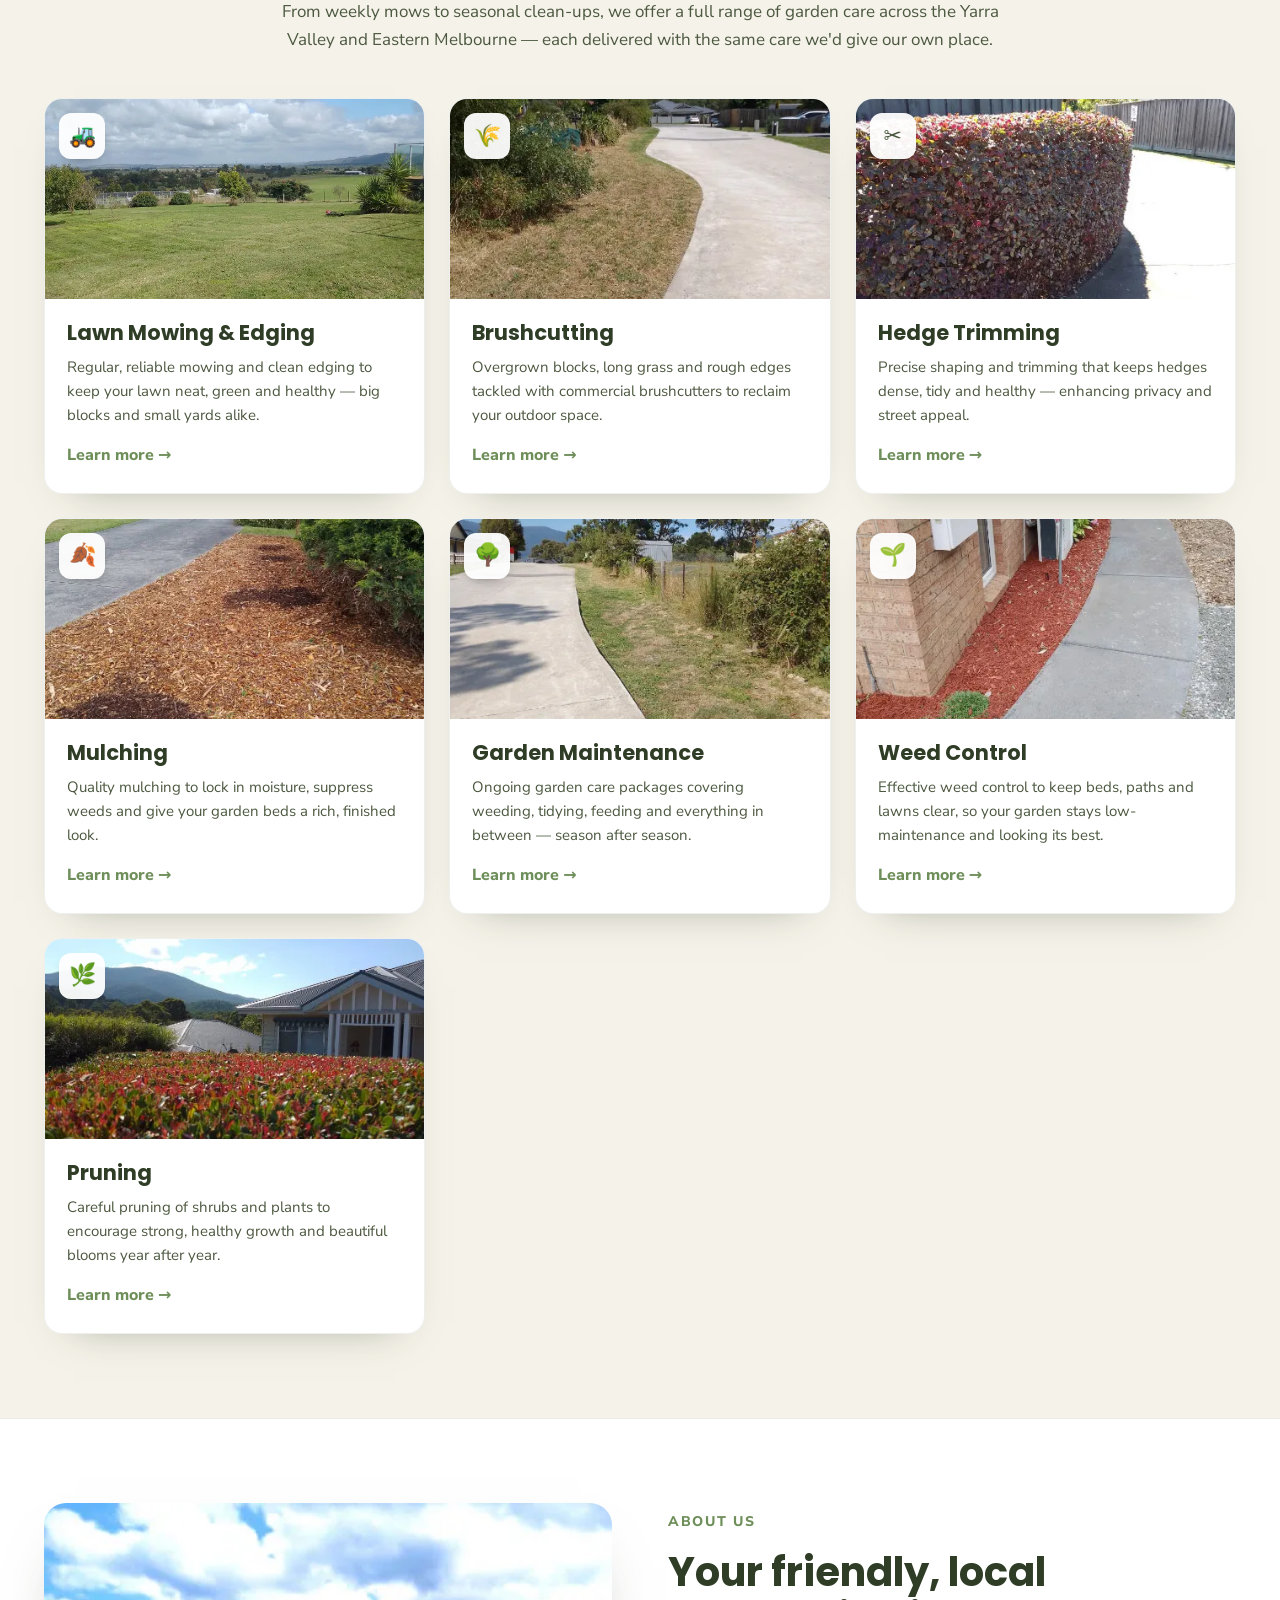
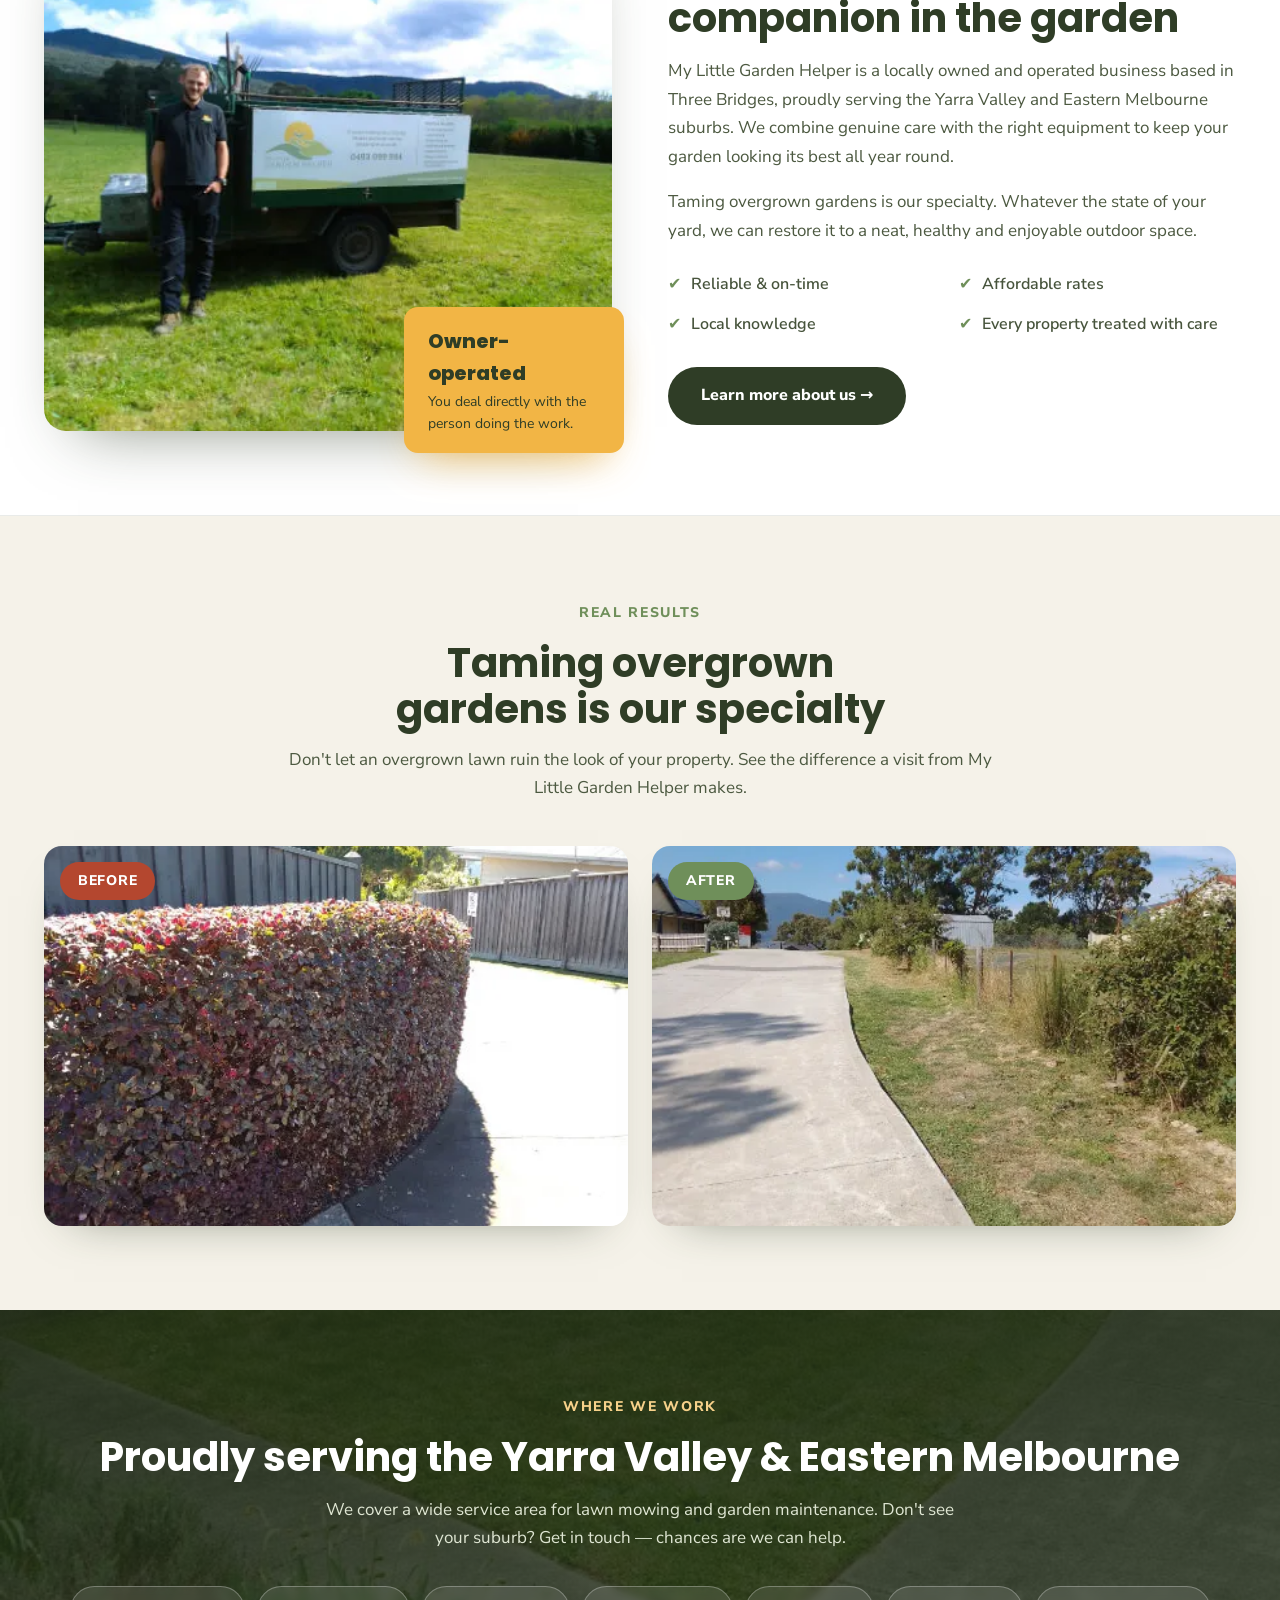
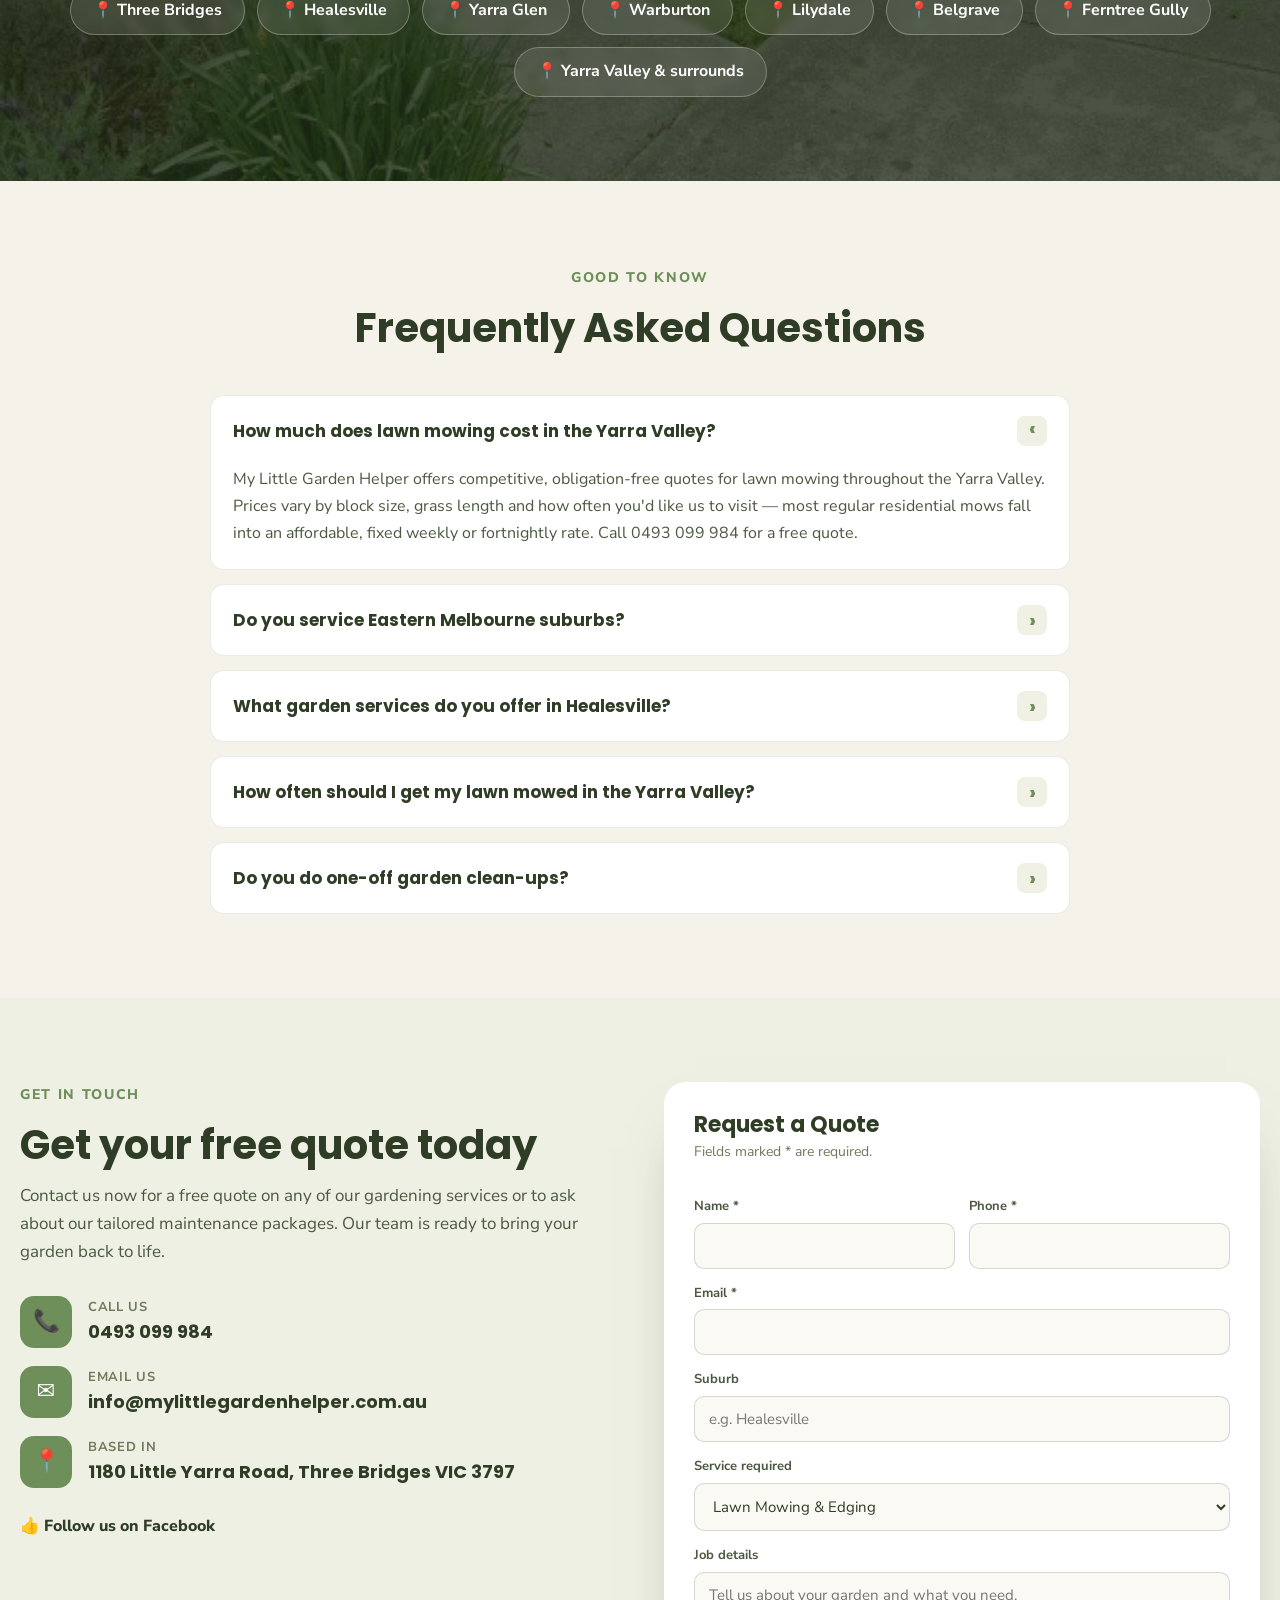
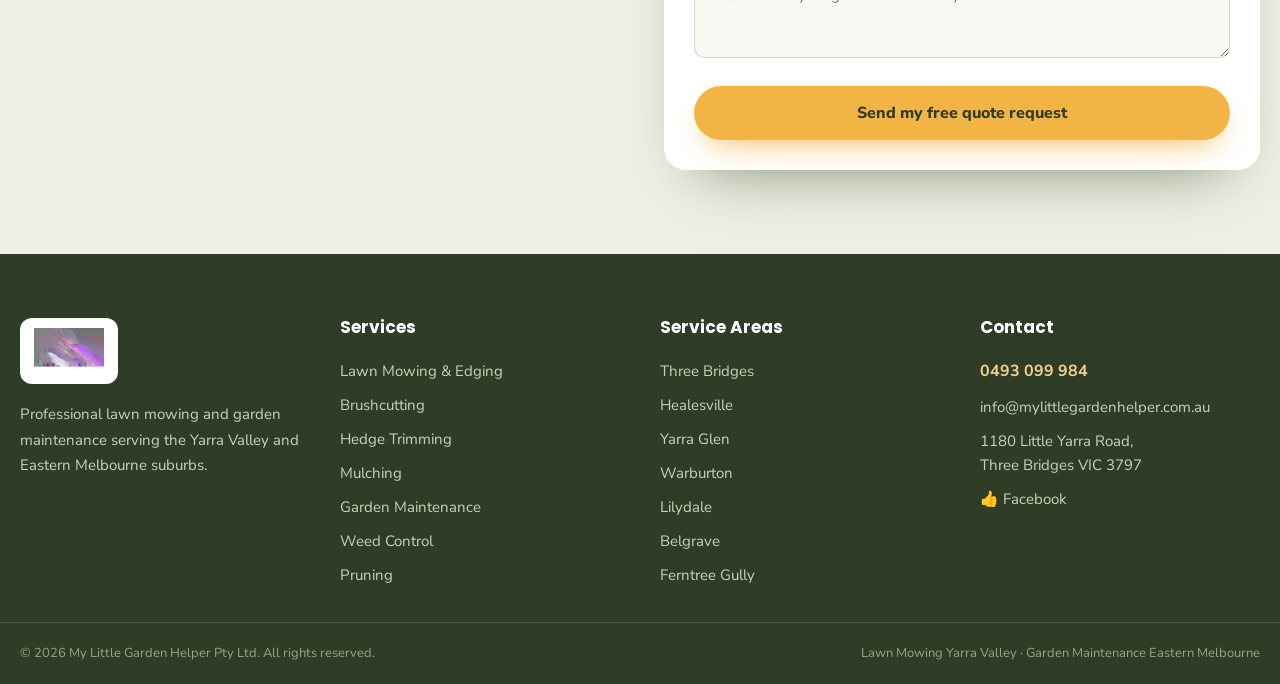
==== commit 7283e2fd: "Use relative paths for subpath hosting (GitHub Pages) + add .nojekyll Makes assets and internal link" ====
--- a/index.html
+++ b/index.html
@@ -25,11 +25,11 @@
 <meta name="twitter:description" content="Professional lawn mowing, hedge trimming, weed control and garden maintenance across the Yarra Valley and Eastern Melbourne." />
 <meta name="twitter:image" content="https://www.mylittlegardenhelper.com.au/assets/hero.webp" />
 
-<link rel="icon" href="/assets/favicon.svg" type="image/svg+xml" />
+<link rel="icon" href="assets/favicon.svg" type="image/svg+xml" />
 <link rel="preconnect" href="https://fonts.googleapis.com" />
 <link rel="preconnect" href="https://fonts.gstatic.com" crossorigin />
 <link href="https://fonts.googleapis.com/css2?family=Poppins:wght@500;600;700;800&family=Nunito+Sans:wght@400;600;700;800&display=swap" rel="stylesheet" />
-<link rel="stylesheet" href="/assets/styles.css" />
+<link rel="stylesheet" href="assets/styles.css" />
 
 <script type="application/ld+json">
 {
@@ -106,29 +106,29 @@
 <!-- HEADER -->
 <header class="site-header">
   <div class="container site-header__inner">
-    <a href="/" class="logo" aria-label="My Little Garden Helper home">
-      <img src="/assets/logo.webp" alt="My Little Garden Helper — lawn mowing and garden services Yarra Valley" width="180" height="58" />
+    <a href="./" class="logo" aria-label="My Little Garden Helper home">
+      <img src="assets/logo.webp" alt="My Little Garden Helper — lawn mowing and garden services Yarra Valley" width="180" height="58" />
     </a>
 
     <nav class="nav" aria-label="Primary">
-      <a href="/" class="nav__link" aria-current="page">Home</a>
+      <a href="./" class="nav__link" aria-current="page">Home</a>
       <div class="nav__item">
-        <a href="/services/" class="nav__link nav__toggle">Services <span class="nav__caret">▾</span></a>
+        <a href="services/" class="nav__link nav__toggle">Services <span class="nav__caret">▾</span></a>
         <div class="nav__dropdown">
           <div class="nav__menu">
-            <a href="/services/lawn-mowing/"><span class="ico">🚜</span>Lawn Mowing &amp; Edging</a>
-            <a href="/services/brushcutting/"><span class="ico">🌾</span>Brushcutting</a>
-            <a href="/services/hedge-trimming/"><span class="ico">✂️</span>Hedge Trimming</a>
-            <a href="/services/mulching/"><span class="ico">🍂</span>Mulching</a>
-            <a href="/services/garden-maintenance/"><span class="ico">🌳</span>Garden Maintenance</a>
-            <a href="/services/weed-control/"><span class="ico">🌱</span>Weed Control</a>
-            <a href="/services/pruning/"><span class="ico">🌿</span>Pruning</a>
+            <a href="services/lawn-mowing/"><span class="ico">🚜</span>Lawn Mowing &amp; Edging</a>
+            <a href="services/brushcutting/"><span class="ico">🌾</span>Brushcutting</a>
+            <a href="services/hedge-trimming/"><span class="ico">✂️</span>Hedge Trimming</a>
+            <a href="services/mulching/"><span class="ico">🍂</span>Mulching</a>
+            <a href="services/garden-maintenance/"><span class="ico">🌳</span>Garden Maintenance</a>
+            <a href="services/weed-control/"><span class="ico">🌱</span>Weed Control</a>
+            <a href="services/pruning/"><span class="ico">🌿</span>Pruning</a>
           </div>
         </div>
       </div>
-      <a href="/about/" class="nav__link">About</a>
-      <a href="/contact/" class="nav__link">Contact</a>
-      <a href="/contact/" class="btn btn--gold nav__cta">Get Quote</a>
+      <a href="about/" class="nav__link">About</a>
+      <a href="contact/" class="nav__link">Contact</a>
+      <a href="contact/" class="btn btn--gold nav__cta">Get Quote</a>
     </nav>
 
     <button class="nav-toggle" data-nav-toggle aria-label="Toggle menu" aria-expanded="false">☰</button>
@@ -136,18 +136,18 @@
 
   <div class="mobile-nav" data-mobile-nav>
     <div class="container">
-      <a href="/">Home</a>
+      <a href="./">Home</a>
       <div class="mobile-nav__label">Services</div>
-      <a href="/services/lawn-mowing/" class="mobile-nav__svc">🚜 Lawn Mowing &amp; Edging</a>
-      <a href="/services/brushcutting/" class="mobile-nav__svc">🌾 Brushcutting</a>
-      <a href="/services/hedge-trimming/" class="mobile-nav__svc">✂️ Hedge Trimming</a>
-      <a href="/services/mulching/" class="mobile-nav__svc">🍂 Mulching</a>
-      <a href="/services/garden-maintenance/" class="mobile-nav__svc">🌳 Garden Maintenance</a>
-      <a href="/services/weed-control/" class="mobile-nav__svc">🌱 Weed Control</a>
-      <a href="/services/pruning/" class="mobile-nav__svc">🌿 Pruning</a>
-      <a href="/about/" class="mobile-nav__sep">About</a>
-      <a href="/contact/" class="mobile-nav__sep">Contact</a>
-      <a href="/contact/" class="mobile-nav__cta">Get a Free Quote</a>
+      <a href="services/lawn-mowing/" class="mobile-nav__svc">🚜 Lawn Mowing &amp; Edging</a>
+      <a href="services/brushcutting/" class="mobile-nav__svc">🌾 Brushcutting</a>
+      <a href="services/hedge-trimming/" class="mobile-nav__svc">✂️ Hedge Trimming</a>
+      <a href="services/mulching/" class="mobile-nav__svc">🍂 Mulching</a>
+      <a href="services/garden-maintenance/" class="mobile-nav__svc">🌳 Garden Maintenance</a>
+      <a href="services/weed-control/" class="mobile-nav__svc">🌱 Weed Control</a>
+      <a href="services/pruning/" class="mobile-nav__svc">🌿 Pruning</a>
+      <a href="about/" class="mobile-nav__sep">About</a>
+      <a href="contact/" class="mobile-nav__sep">Contact</a>
+      <a href="contact/" class="mobile-nav__cta">Get a Free Quote</a>
     </div>
   </div>
 </header>
@@ -156,7 +156,7 @@
 
 <!-- HERO -->
 <section class="hero" id="top">
-  <div class="hero__bg" style="background-image: url('/assets/hero.webp');"></div>
+  <div class="hero__bg" style="background-image: url('assets/hero.webp');"></div>
   <div class="hero__overlay"></div>
   <div class="container hero__inner">
     <div class="hero__content">
@@ -164,7 +164,7 @@
       <h1 class="hero__title">Lawn Mowing &amp; Garden Services in the Yarra Valley</h1>
       <p class="hero__text">Professional <strong>lawn mowing Yarra Valley</strong> homeowners trust — plus hedge trimming, weed control, mulching and full garden maintenance across Three Bridges, Healesville, Yarra Glen and the Eastern Melbourne suburbs.</p>
       <div class="hero__actions">
-        <a href="/contact/" class="btn btn--gold btn--lg">Get a Free Quote</a>
+        <a href="contact/" class="btn btn--gold btn--lg">Get a Free Quote</a>
         <a href="tel:+61493099984" class="btn btn--outline btn--lg">📞 0493 099 984</a>
       </div>
       <div class="hero__stats">
@@ -209,65 +209,65 @@
     <div class="services-grid">
 
       <article class="service-card reveal">
-        <div class="service-card__media"><img src="/assets/lawn-mowing.webp" alt="Freshly mowed lawn with crisp edging in the Yarra Valley" loading="lazy" /><span class="service-card__icon">🚜</span></div>
+        <div class="service-card__media"><img src="assets/lawn-mowing.webp" alt="Freshly mowed lawn with crisp edging in the Yarra Valley" loading="lazy" /><span class="service-card__icon">🚜</span></div>
         <div class="service-card__body">
           <h3>Lawn Mowing &amp; Edging</h3>
           <p>Regular, reliable mowing and clean edging to keep your lawn neat, green and healthy — big blocks and small yards alike.</p>
-          <a href="/services/lawn-mowing/" class="service-card__link">Learn more →</a>
-        </div>
-      </article>
-
-      <article class="service-card reveal">
-        <div class="service-card__media"><img src="/assets/brushcutting.webp" alt="Overgrown grass being cleared by brushcutting in the Yarra Valley" loading="lazy" /><span class="service-card__icon">🌾</span></div>
+          <a href="services/lawn-mowing/" class="service-card__link">Learn more →</a>
+        </div>
+      </article>
+
+      <article class="service-card reveal">
+        <div class="service-card__media"><img src="assets/brushcutting.webp" alt="Overgrown grass being cleared by brushcutting in the Yarra Valley" loading="lazy" /><span class="service-card__icon">🌾</span></div>
         <div class="service-card__body">
           <h3>Brushcutting</h3>
           <p>Overgrown blocks, long grass and rough edges tackled with commercial brushcutters to reclaim your outdoor space.</p>
-          <a href="/services/brushcutting/" class="service-card__link">Learn more →</a>
-        </div>
-      </article>
-
-      <article class="service-card reveal">
-        <div class="service-card__media"><img src="/assets/hedge-trimming.webp" alt="Neatly trimmed hedge with Yarra Valley hills behind" loading="lazy" /><span class="service-card__icon">✂️</span></div>
+          <a href="services/brushcutting/" class="service-card__link">Learn more →</a>
+        </div>
+      </article>
+
+      <article class="service-card reveal">
+        <div class="service-card__media"><img src="assets/hedge-trimming.webp" alt="Neatly trimmed hedge with Yarra Valley hills behind" loading="lazy" /><span class="service-card__icon">✂️</span></div>
         <div class="service-card__body">
           <h3>Hedge Trimming</h3>
           <p>Precise shaping and trimming that keeps hedges dense, tidy and healthy — enhancing privacy and street appeal.</p>
-          <a href="/services/hedge-trimming/" class="service-card__link">Learn more →</a>
-        </div>
-      </article>
-
-      <article class="service-card reveal">
-        <div class="service-card__media"><img src="/assets/mulching.webp" alt="Fresh mulch laid around garden beds in a Yarra Valley garden" loading="lazy" /><span class="service-card__icon">🍂</span></div>
+          <a href="services/hedge-trimming/" class="service-card__link">Learn more →</a>
+        </div>
+      </article>
+
+      <article class="service-card reveal">
+        <div class="service-card__media"><img src="assets/mulching.webp" alt="Fresh mulch laid around garden beds in a Yarra Valley garden" loading="lazy" /><span class="service-card__icon">🍂</span></div>
         <div class="service-card__body">
           <h3>Mulching</h3>
           <p>Quality mulching to lock in moisture, suppress weeds and give your garden beds a rich, finished look.</p>
-          <a href="/services/mulching/" class="service-card__link">Learn more →</a>
-        </div>
-      </article>
-
-      <article class="service-card reveal">
-        <div class="service-card__media"><img src="/assets/after.webp" alt="Well maintained lawn and garden beds beside a Yarra Valley home" loading="lazy" /><span class="service-card__icon">🌳</span></div>
+          <a href="services/mulching/" class="service-card__link">Learn more →</a>
+        </div>
+      </article>
+
+      <article class="service-card reveal">
+        <div class="service-card__media"><img src="assets/after.webp" alt="Well maintained lawn and garden beds beside a Yarra Valley home" loading="lazy" /><span class="service-card__icon">🌳</span></div>
         <div class="service-card__body">
           <h3>Garden Maintenance</h3>
           <p>Ongoing garden care packages covering weeding, tidying, feeding and everything in between — season after season.</p>
-          <a href="/services/garden-maintenance/" class="service-card__link">Learn more →</a>
-        </div>
-      </article>
-
-      <article class="service-card reveal">
-        <div class="service-card__media"><img src="/assets/weed-control.webp" alt="Tidy weed-free garden bed after weed control treatment" loading="lazy" /><span class="service-card__icon">🌱</span></div>
+          <a href="services/garden-maintenance/" class="service-card__link">Learn more →</a>
+        </div>
+      </article>
+
+      <article class="service-card reveal">
+        <div class="service-card__media"><img src="assets/weed-control.webp" alt="Tidy weed-free garden bed after weed control treatment" loading="lazy" /><span class="service-card__icon">🌱</span></div>
         <div class="service-card__body">
           <h3>Weed Control</h3>
           <p>Effective weed control to keep beds, paths and lawns clear, so your garden stays low-maintenance and looking its best.</p>
-          <a href="/services/weed-control/" class="service-card__link">Learn more →</a>
-        </div>
-      </article>
-
-      <article class="service-card reveal">
-        <div class="service-card__media"><img src="/assets/pruning.webp" alt="Pruned shrubs and flowering garden in the Yarra Valley" loading="lazy" /><span class="service-card__icon">🌿</span></div>
+          <a href="services/weed-control/" class="service-card__link">Learn more →</a>
+        </div>
+      </article>
+
+      <article class="service-card reveal">
+        <div class="service-card__media"><img src="assets/pruning.webp" alt="Pruned shrubs and flowering garden in the Yarra Valley" loading="lazy" /><span class="service-card__icon">🌿</span></div>
         <div class="service-card__body">
           <h3>Pruning</h3>
           <p>Careful pruning of shrubs and plants to encourage strong, healthy growth and beautiful blooms year after year.</p>
-          <a href="/services/pruning/" class="service-card__link">Learn more →</a>
+          <a href="services/pruning/" class="service-card__link">Learn more →</a>
         </div>
       </article>
 
@@ -279,7 +279,7 @@
 <section class="section" id="about" style="background: var(--white); border-top: 1px solid var(--line); border-bottom: 1px solid var(--line);">
   <div class="container about-grid">
     <div class="about__media reveal">
-      <img src="/assets/contact.webp" alt="My Little Garden Helper trailer and equipment ready for a job in the Yarra Valley" loading="lazy" />
+      <img src="assets/contact.webp" alt="My Little Garden Helper trailer and equipment ready for a job in the Yarra Valley" loading="lazy" />
       <div class="about__badge">
         <div class="about__badge-title">Owner-operated</div>
         <div class="about__badge-text">You deal directly with the person doing the work.</div>
@@ -296,7 +296,7 @@
         <li><span class="tick">✔</span><span>Local knowledge</span></li>
         <li><span class="tick">✔</span><span>Every property treated with care</span></li>
       </ul>
-      <a href="/about/" class="btn btn--dark" style="margin-top: 30px;">Learn more about us →</a>
+      <a href="about/" class="btn btn--dark" style="margin-top: 30px;">Learn more about us →</a>
     </div>
   </div>
 </section>
@@ -311,11 +311,11 @@
     </div>
     <div class="ba-grid reveal">
       <div class="ba-card">
-        <img src="/assets/before.webp" alt="Overgrown grass verge before brushcutting in the Yarra Valley" loading="lazy" />
+        <img src="assets/before.webp" alt="Overgrown grass verge before brushcutting in the Yarra Valley" loading="lazy" />
         <span class="ba-badge ba-badge--before">BEFORE</span>
       </div>
       <div class="ba-card">
-        <img src="/assets/after.webp" alt="Neatly cut grass verge after garden maintenance in the Yarra Valley" loading="lazy" />
+        <img src="assets/after.webp" alt="Neatly cut grass verge after garden maintenance in the Yarra Valley" loading="lazy" />
         <span class="ba-badge ba-badge--after">AFTER</span>
       </div>
     </div>
@@ -324,7 +324,7 @@
 
 <!-- SERVICE AREAS -->
 <section class="media-section">
-  <div class="media-section__bg" style="background-image: url('/assets/hero.webp');"></div>
+  <div class="media-section__bg" style="background-image: url('assets/hero.webp');"></div>
   <div class="media-section__overlay"></div>
   <div class="container media-section__inner reveal">
     <span class="eyebrow eyebrow--gold">Where we work</span>
@@ -432,18 +432,18 @@
 <footer class="site-footer">
   <div class="container site-footer__grid">
     <div>
-      <img src="/assets/logo.webp" alt="My Little Garden Helper logo" class="footer-logo" width="200" height="66" />
+      <img src="assets/logo.webp" alt="My Little Garden Helper logo" class="footer-logo" width="200" height="66" />
       <p>Professional lawn mowing and garden maintenance serving the Yarra Valley and Eastern Melbourne suburbs.</p>
     </div>
     <div>
       <h4>Services</h4>
-      <a href="/services/lawn-mowing/">Lawn Mowing &amp; Edging</a>
-      <a href="/services/brushcutting/">Brushcutting</a>
-      <a href="/services/hedge-trimming/">Hedge Trimming</a>
-      <a href="/services/mulching/">Mulching</a>
-      <a href="/services/garden-maintenance/">Garden Maintenance</a>
-      <a href="/services/weed-control/">Weed Control</a>
-      <a href="/services/pruning/">Pruning</a>
+      <a href="services/lawn-mowing/">Lawn Mowing &amp; Edging</a>
+      <a href="services/brushcutting/">Brushcutting</a>
+      <a href="services/hedge-trimming/">Hedge Trimming</a>
+      <a href="services/mulching/">Mulching</a>
+      <a href="services/garden-maintenance/">Garden Maintenance</a>
+      <a href="services/weed-control/">Weed Control</a>
+      <a href="services/pruning/">Pruning</a>
     </div>
     <div>
       <h4>Service Areas</h4>
@@ -471,6 +471,6 @@
   </div>
 </footer>
 
-<script src="/assets/main.js"></script>
+<script src="assets/main.js"></script>
 </body>
 </html>
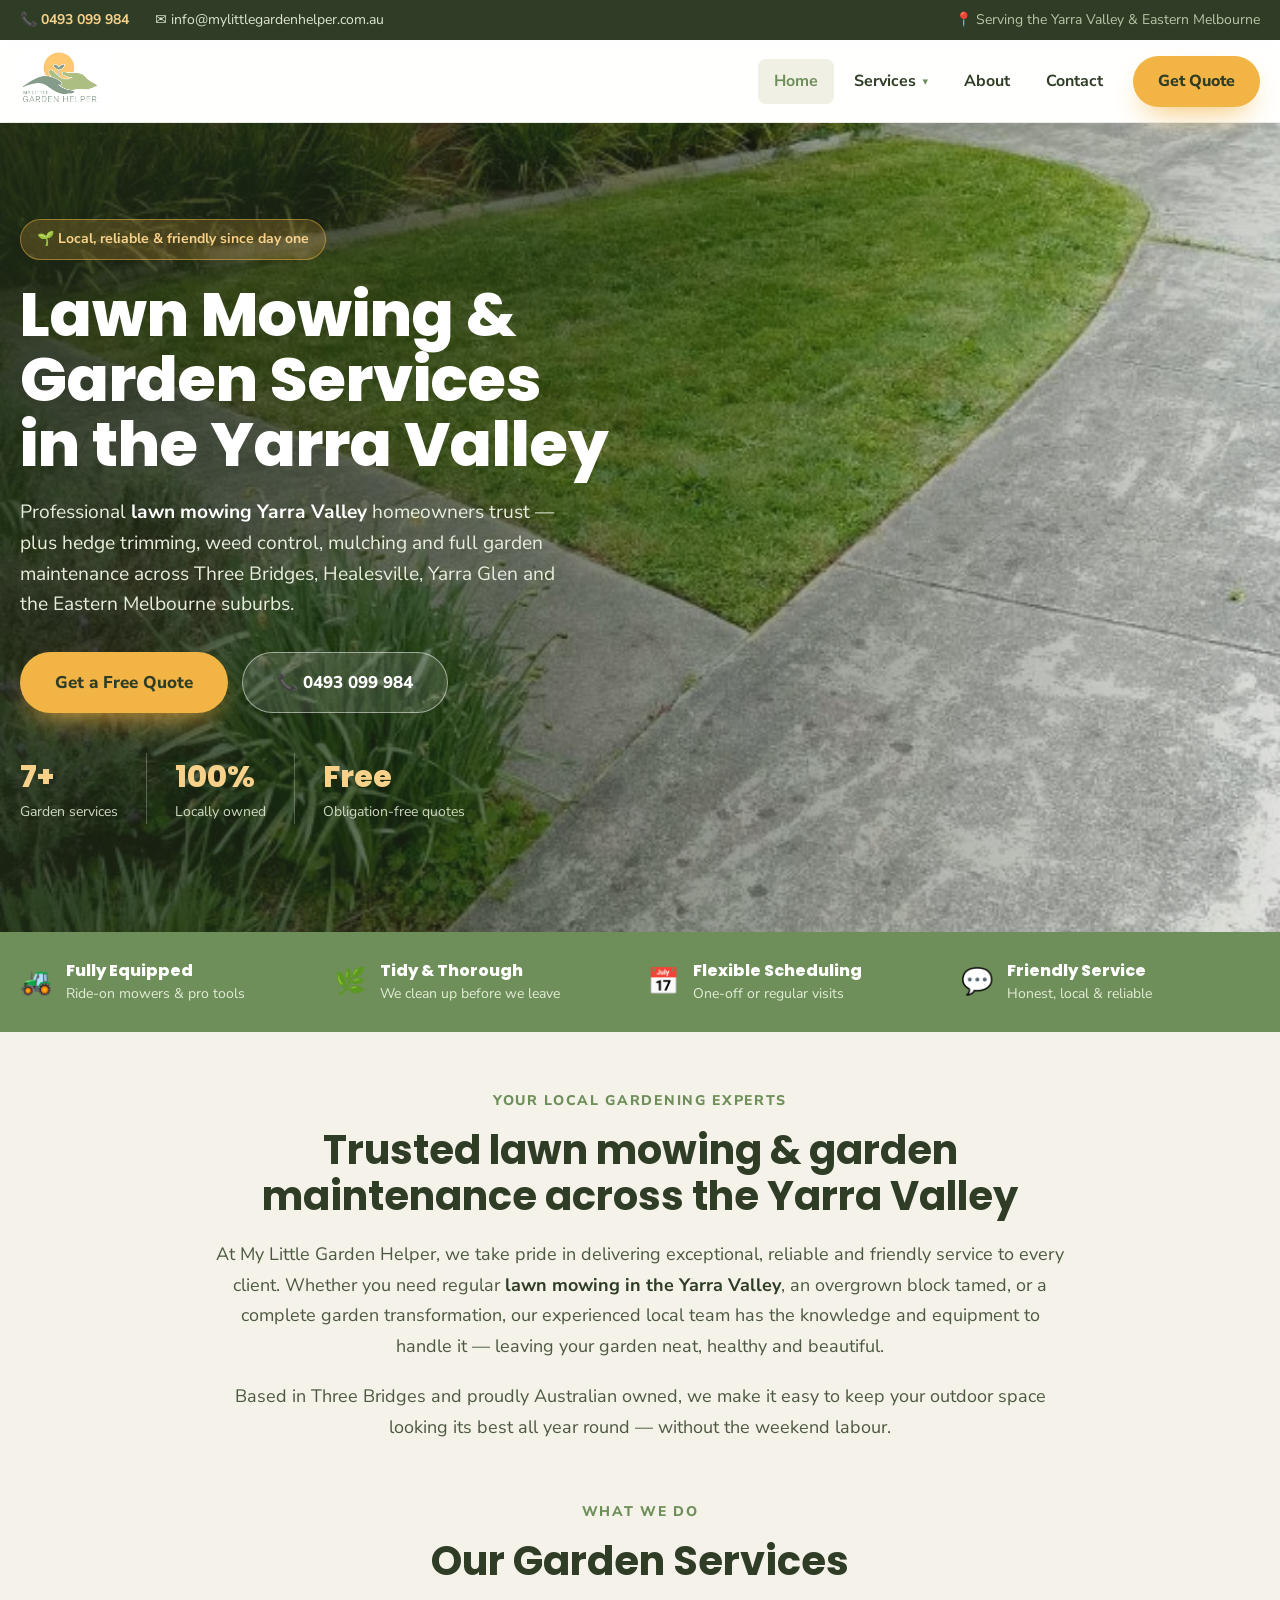
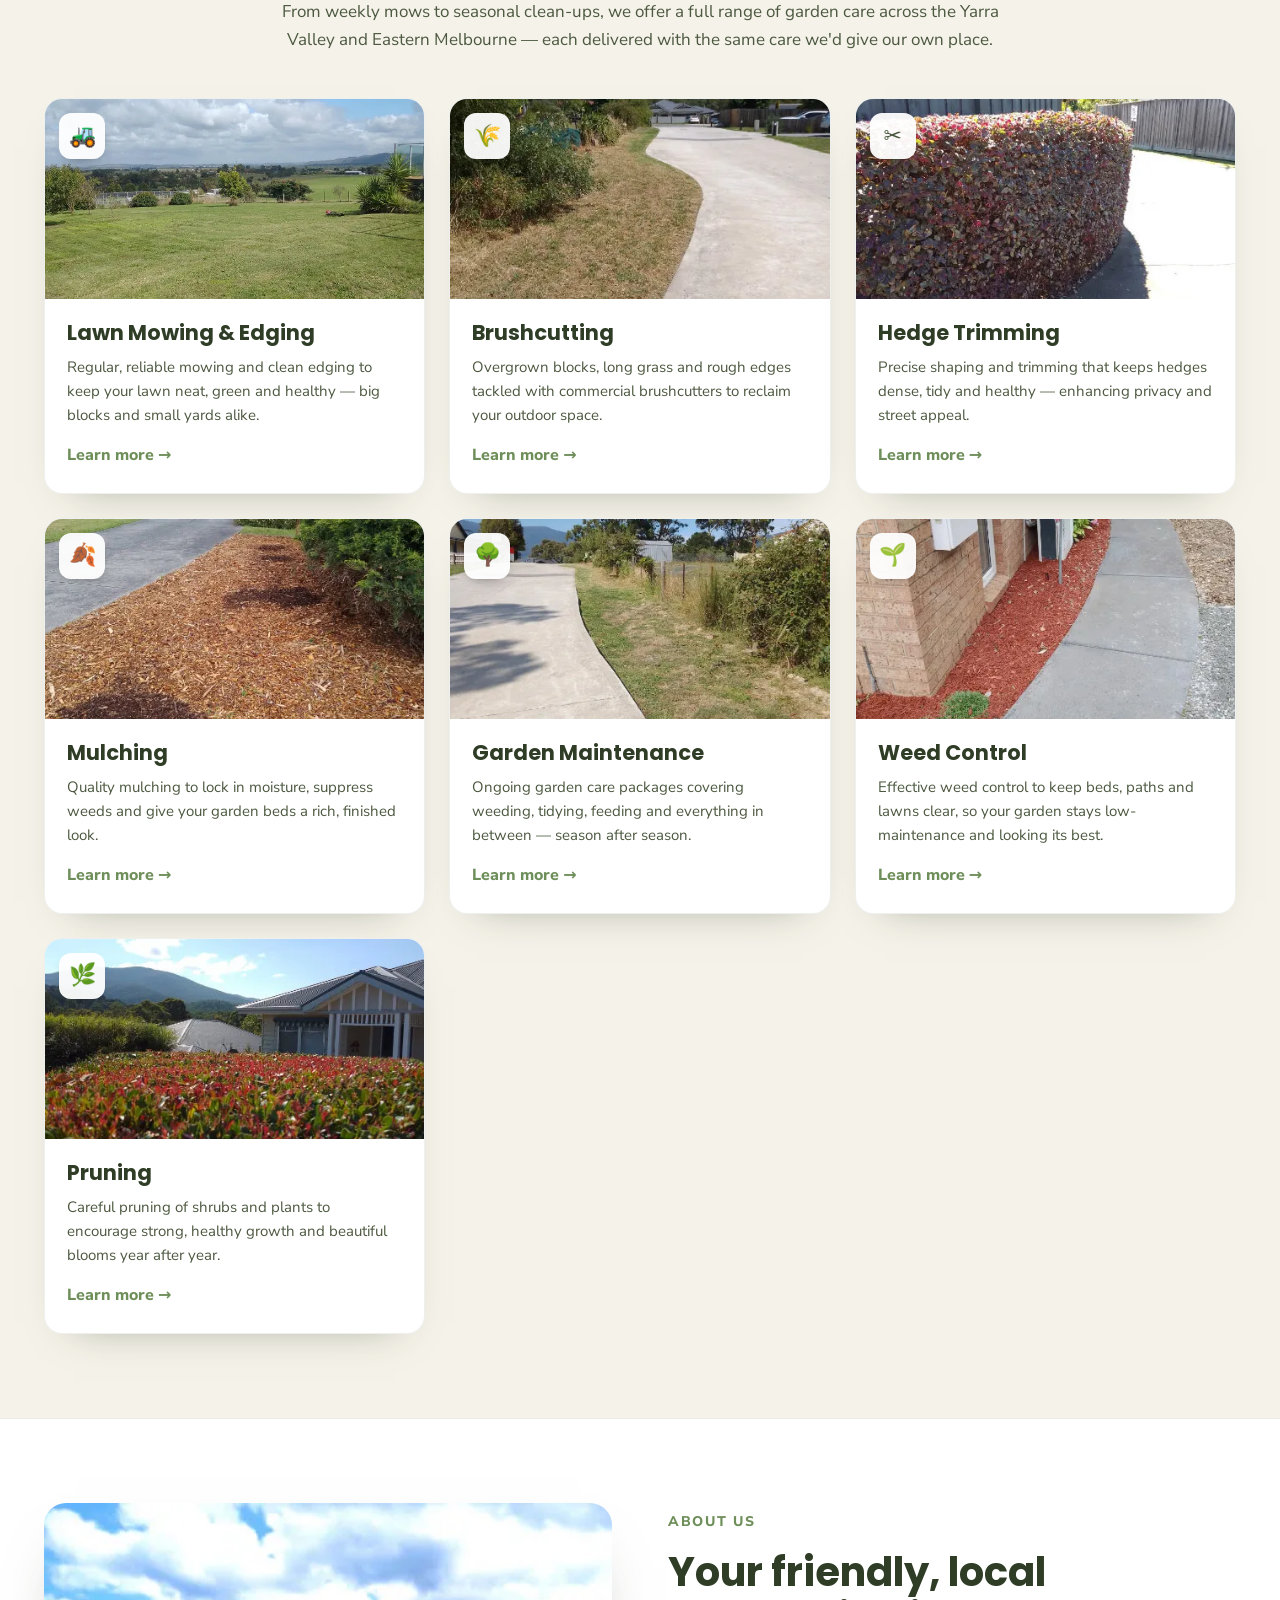
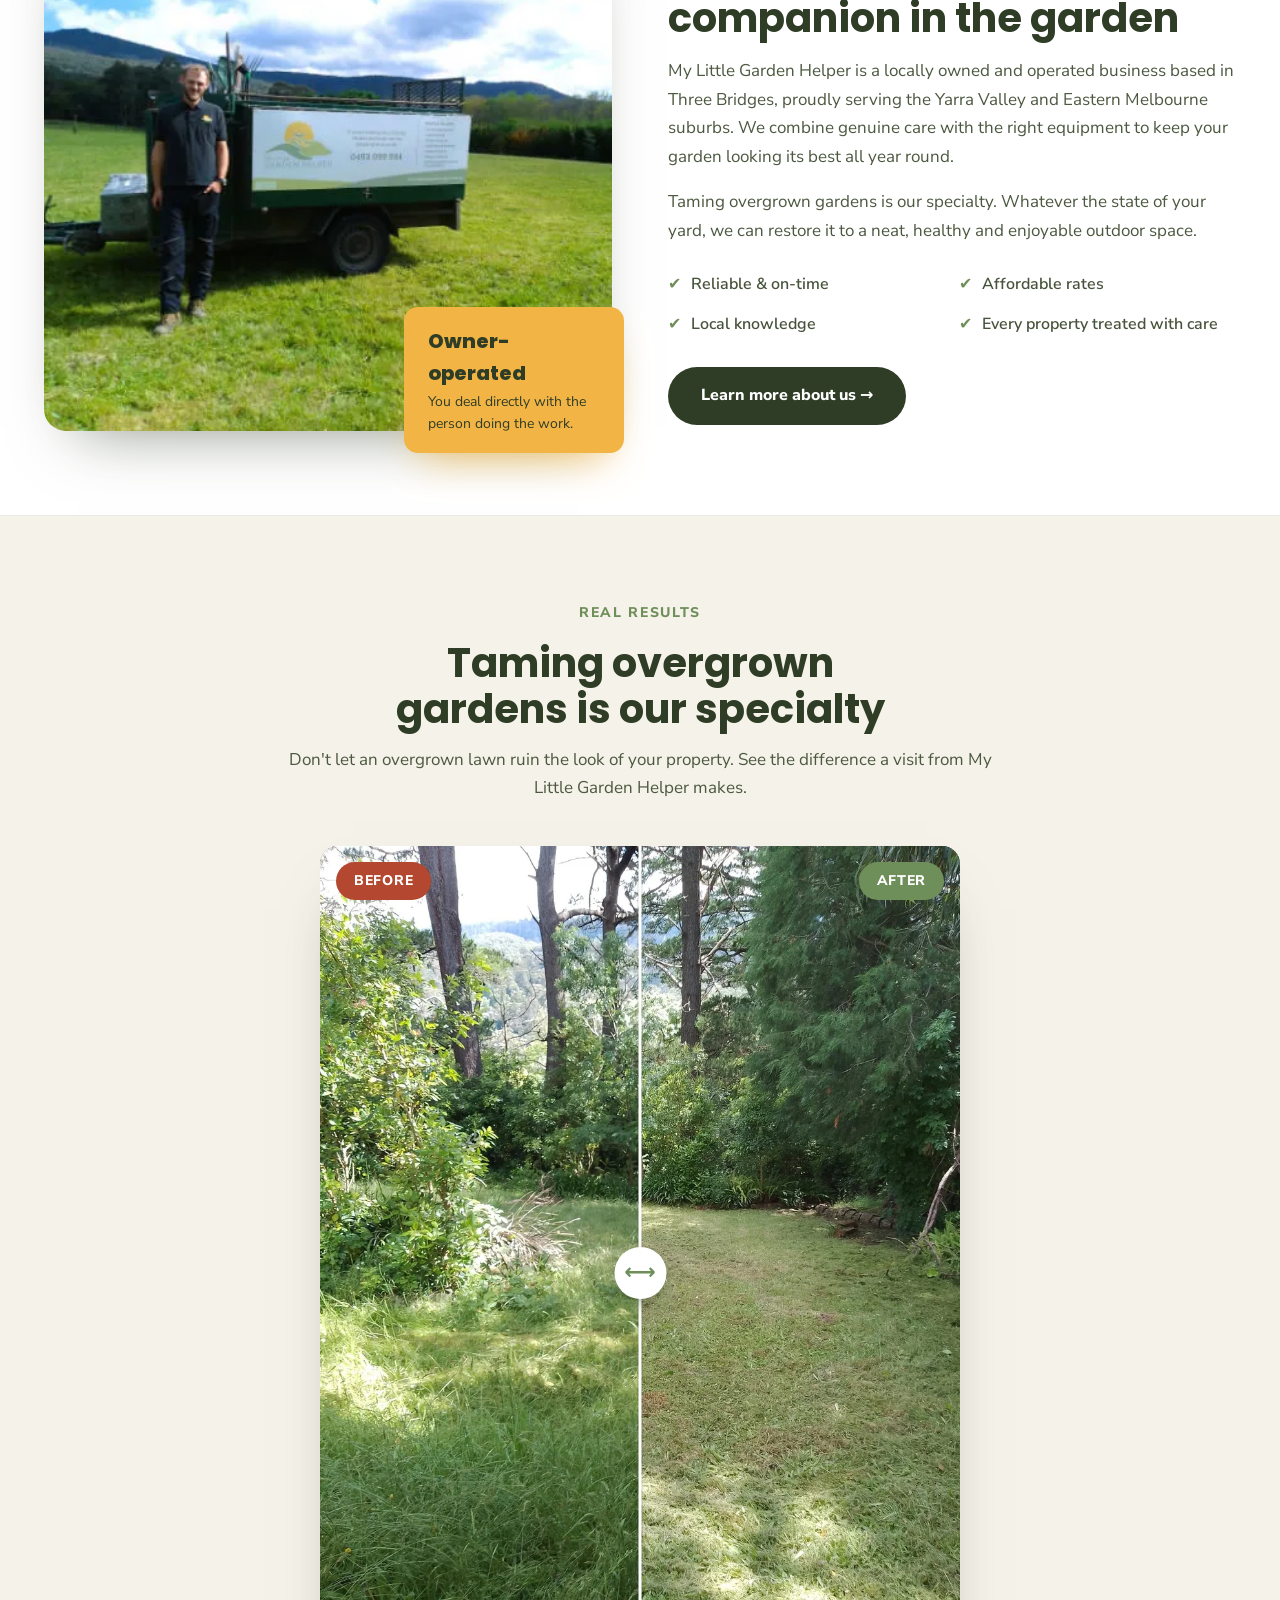
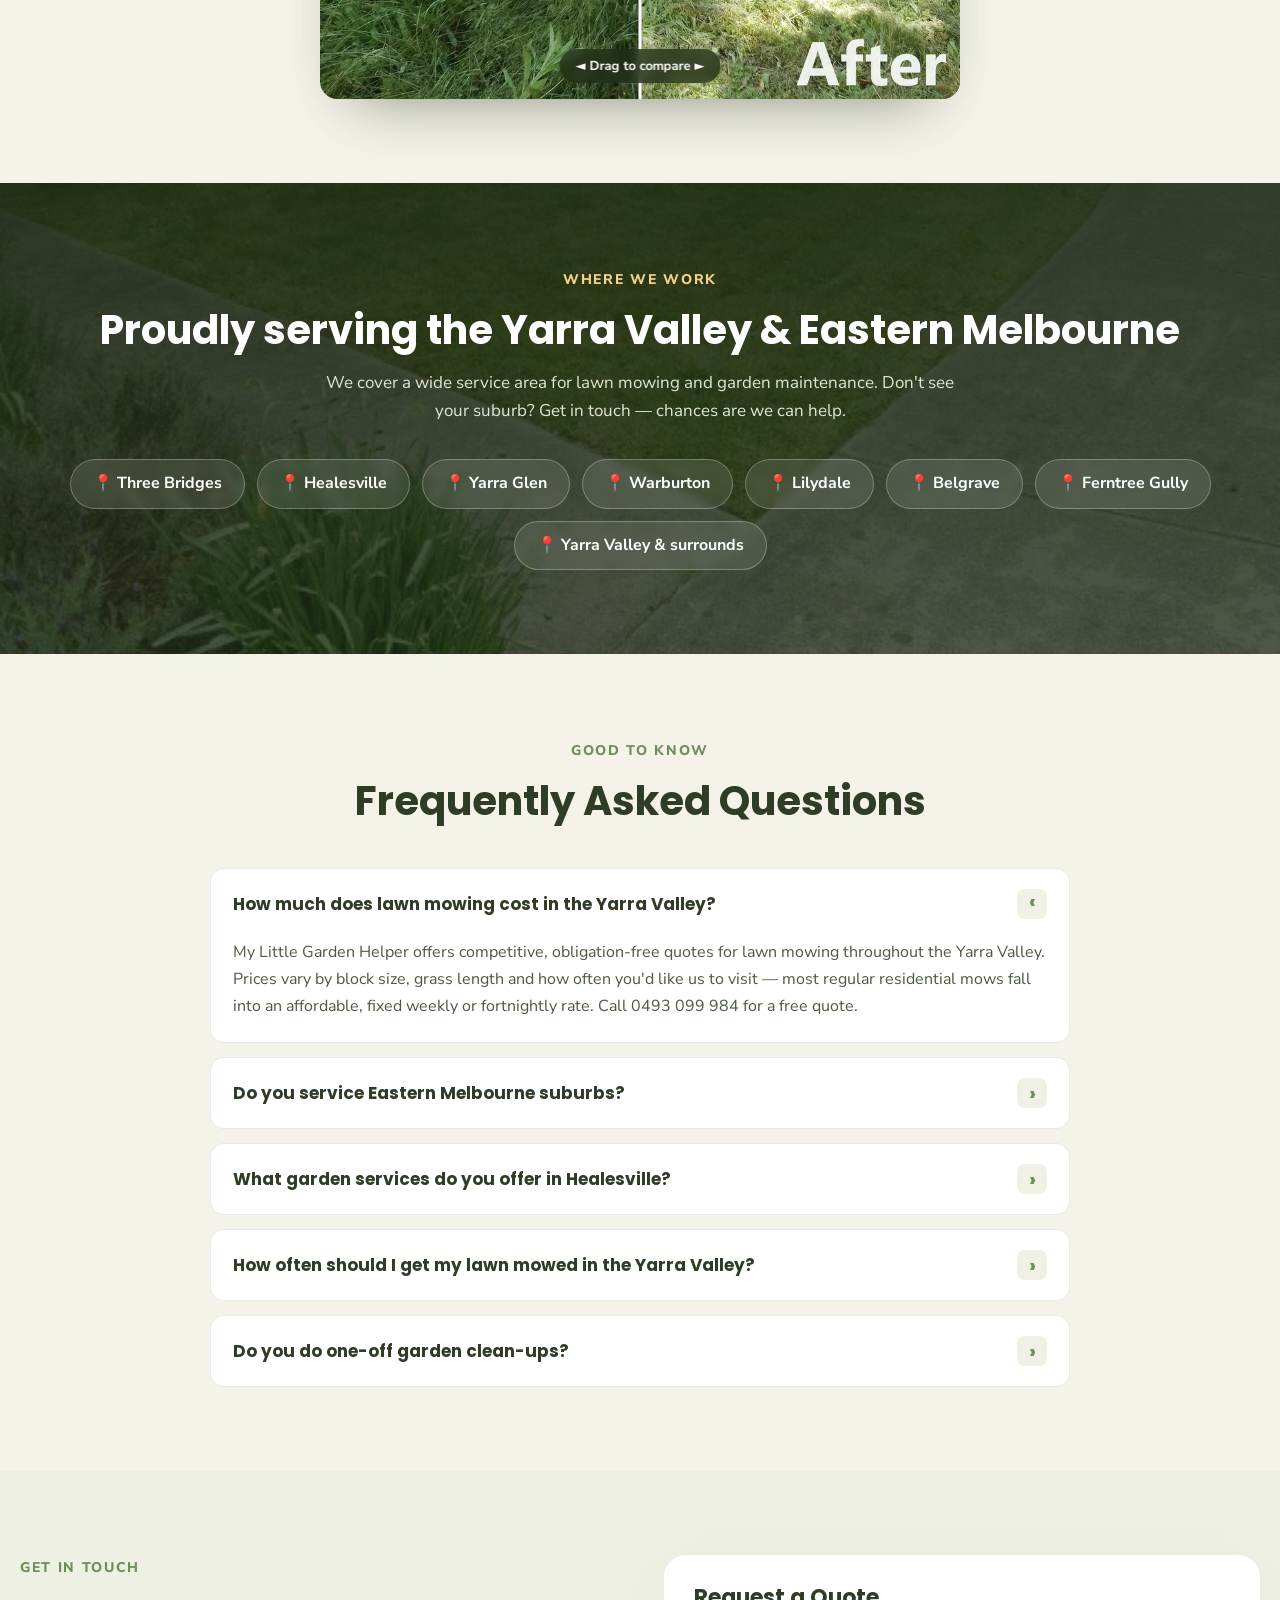
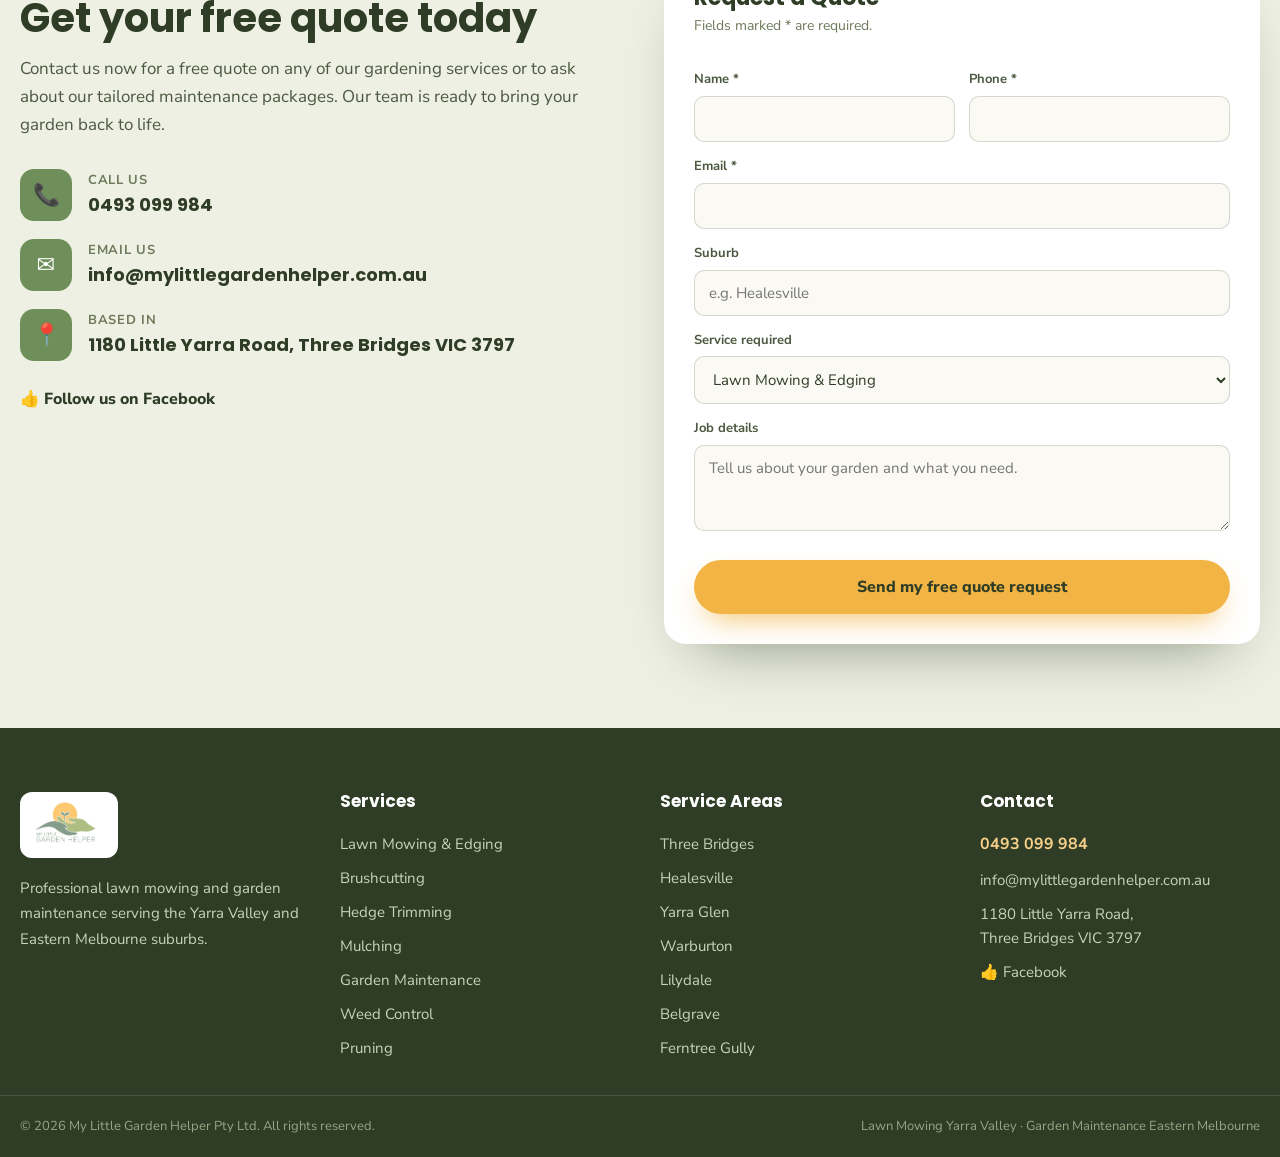
==== commit 0b3eaad9: "Add interactive before/after comparison slider on homepage Replace the two-card before/after with a " ====
--- a/index.html
+++ b/index.html
@@ -309,14 +309,15 @@
       <h2 class="section-title">Taming overgrown gardens is our specialty</h2>
       <p class="section-intro">Don't let an overgrown lawn ruin the look of your property. See the difference a visit from My Little Garden Helper makes.</p>
     </div>
-    <div class="ba-grid reveal">
-      <div class="ba-card">
-        <img src="assets/before.webp" alt="Overgrown grass verge before brushcutting in the Yarra Valley" loading="lazy" />
-        <span class="ba-badge ba-badge--before">BEFORE</span>
-      </div>
-      <div class="ba-card">
-        <img src="assets/after.webp" alt="Neatly cut grass verge after garden maintenance in the Yarra Valley" loading="lazy" />
-        <span class="ba-badge ba-badge--after">AFTER</span>
+    <div class="reveal">
+      <div class="ba-slider" data-ba-slider>
+        <img class="ba-slider__img ba-slider__after" src="assets/lawn-after.webp" alt="Freshly mowed lawn with a Yarra Valley mountain view after garden maintenance" loading="lazy" />
+        <img class="ba-slider__img ba-slider__before" src="assets/lawn-before.webp" alt="Overgrown long grass on the same Yarra Valley block before mowing" loading="lazy" />
+        <span class="ba-slider__tag ba-slider__tag--before">BEFORE</span>
+        <span class="ba-slider__tag ba-slider__tag--after">AFTER</span>
+        <div class="ba-slider__divider"><div class="ba-slider__handle">⟷</div></div>
+        <span class="ba-slider__hint">◄ Drag to compare ►</span>
+        <input type="range" min="0" max="100" value="50" class="ba-slider__range" aria-label="Drag to compare the lawn before and after mowing" />
       </div>
     </div>
   </div>
--- a/assets/styles.css
+++ b/assets/styles.css
@@ -282,6 +282,52 @@
 .ba-badge { position: absolute; top: 16px; left: 16px; color: #fff; font-weight: 800; padding: 8px 18px; border-radius: var(--radius-pill); font-size: 14px; letter-spacing: .05em; }
 .ba-badge--before { background: var(--before-red); }
 .ba-badge--after { background: var(--leaf-500); }
+
+/* ---------- Before / after comparison slider ---------- */
+@property --pos { syntax: '<percentage>'; inherits: false; initial-value: 50%; }
+.ba-slider {
+  --pos: 50%;
+  position: relative; width: 100%; max-width: 640px; margin: 0 auto;
+  aspect-ratio: 3 / 4; border-radius: var(--radius-lg); overflow: hidden;
+  box-shadow: var(--shadow-lg); user-select: none; touch-action: pan-y;
+  transition: --pos .6s cubic-bezier(.4,0,.2,1);
+  background: var(--forest-800);
+}
+.ba-slider.is-dragging { transition: none; }
+.ba-slider__img { position: absolute; inset: 0; width: 100%; height: 100%; object-fit: cover; }
+.ba-slider__before { z-index: 2; clip-path: inset(0 calc(100% - var(--pos)) 0 0); }
+.ba-slider__divider {
+  position: absolute; top: 0; bottom: 0; left: var(--pos); width: 3px; z-index: 3;
+  background: #fff; transform: translateX(-50%); box-shadow: 0 0 0 1px rgba(47,61,38,0.15);
+  pointer-events: none;
+}
+.ba-slider__handle {
+  position: absolute; top: 50%; left: 50%; transform: translate(-50%, -50%);
+  width: 52px; height: 52px; border-radius: 999px; background: #fff; color: var(--leaf-500);
+  display: grid; place-items: center; font-size: 22px; font-weight: 800;
+  box-shadow: 0 6px 18px -4px rgba(47,61,38,0.5); z-index: 4;
+}
+.ba-slider__range {
+  position: absolute; inset: 0; width: 100%; height: 100%; margin: 0; z-index: 5;
+  opacity: 0; cursor: ew-resize; -webkit-appearance: none; appearance: none; background: transparent;
+}
+.ba-slider__range::-webkit-slider-thumb { -webkit-appearance: none; width: 52px; height: 100%; cursor: ew-resize; }
+.ba-slider__range::-moz-range-thumb { width: 52px; height: 100%; border: 0; background: transparent; cursor: ew-resize; }
+.ba-slider__tag {
+  position: absolute; top: 16px; z-index: 3; pointer-events: none;
+  color: #fff; font-weight: 800; padding: 8px 18px; border-radius: var(--radius-pill);
+  font-size: 14px; letter-spacing: .05em; font-family: var(--font-body);
+}
+.ba-slider__tag--before { left: 16px; background: var(--before-red); }
+.ba-slider__tag--after  { right: 16px; background: var(--leaf-500); }
+.ba-slider__hint {
+  position: absolute; left: 50%; bottom: 16px; transform: translateX(-50%); z-index: 3;
+  background: rgba(31,42,22,0.7); color: #fff; font-size: 13px; font-weight: 700;
+  padding: 7px 16px; border-radius: var(--radius-pill); pointer-events: none;
+  backdrop-filter: blur(4px); transition: opacity .3s ease;
+}
+.ba-slider.is-touched .ba-slider__hint { opacity: 0; }
+@media (max-width: 560px) { .ba-slider { aspect-ratio: 3 / 4; } .ba-slider__handle { width: 46px; height: 46px; } }
 
 /* ---------- Dark media section (areas) ---------- */
 .media-section { position: relative; }
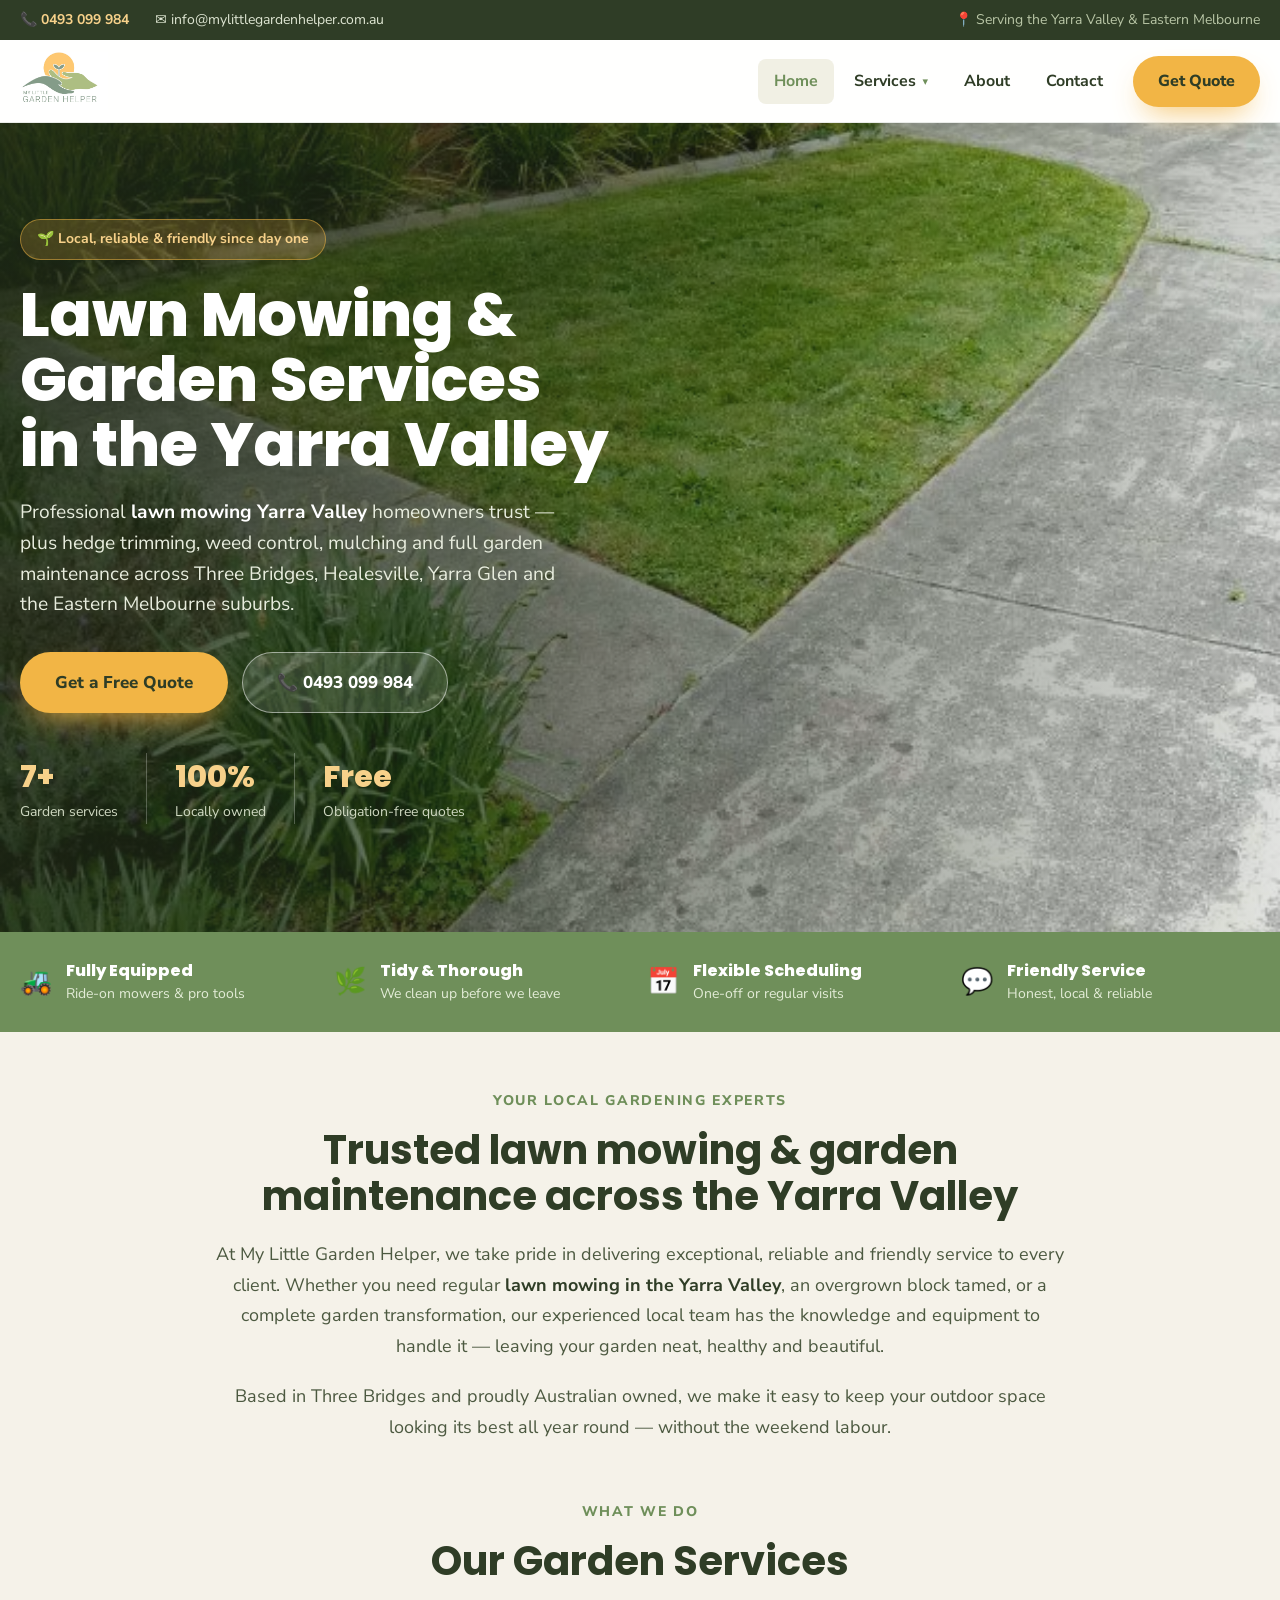
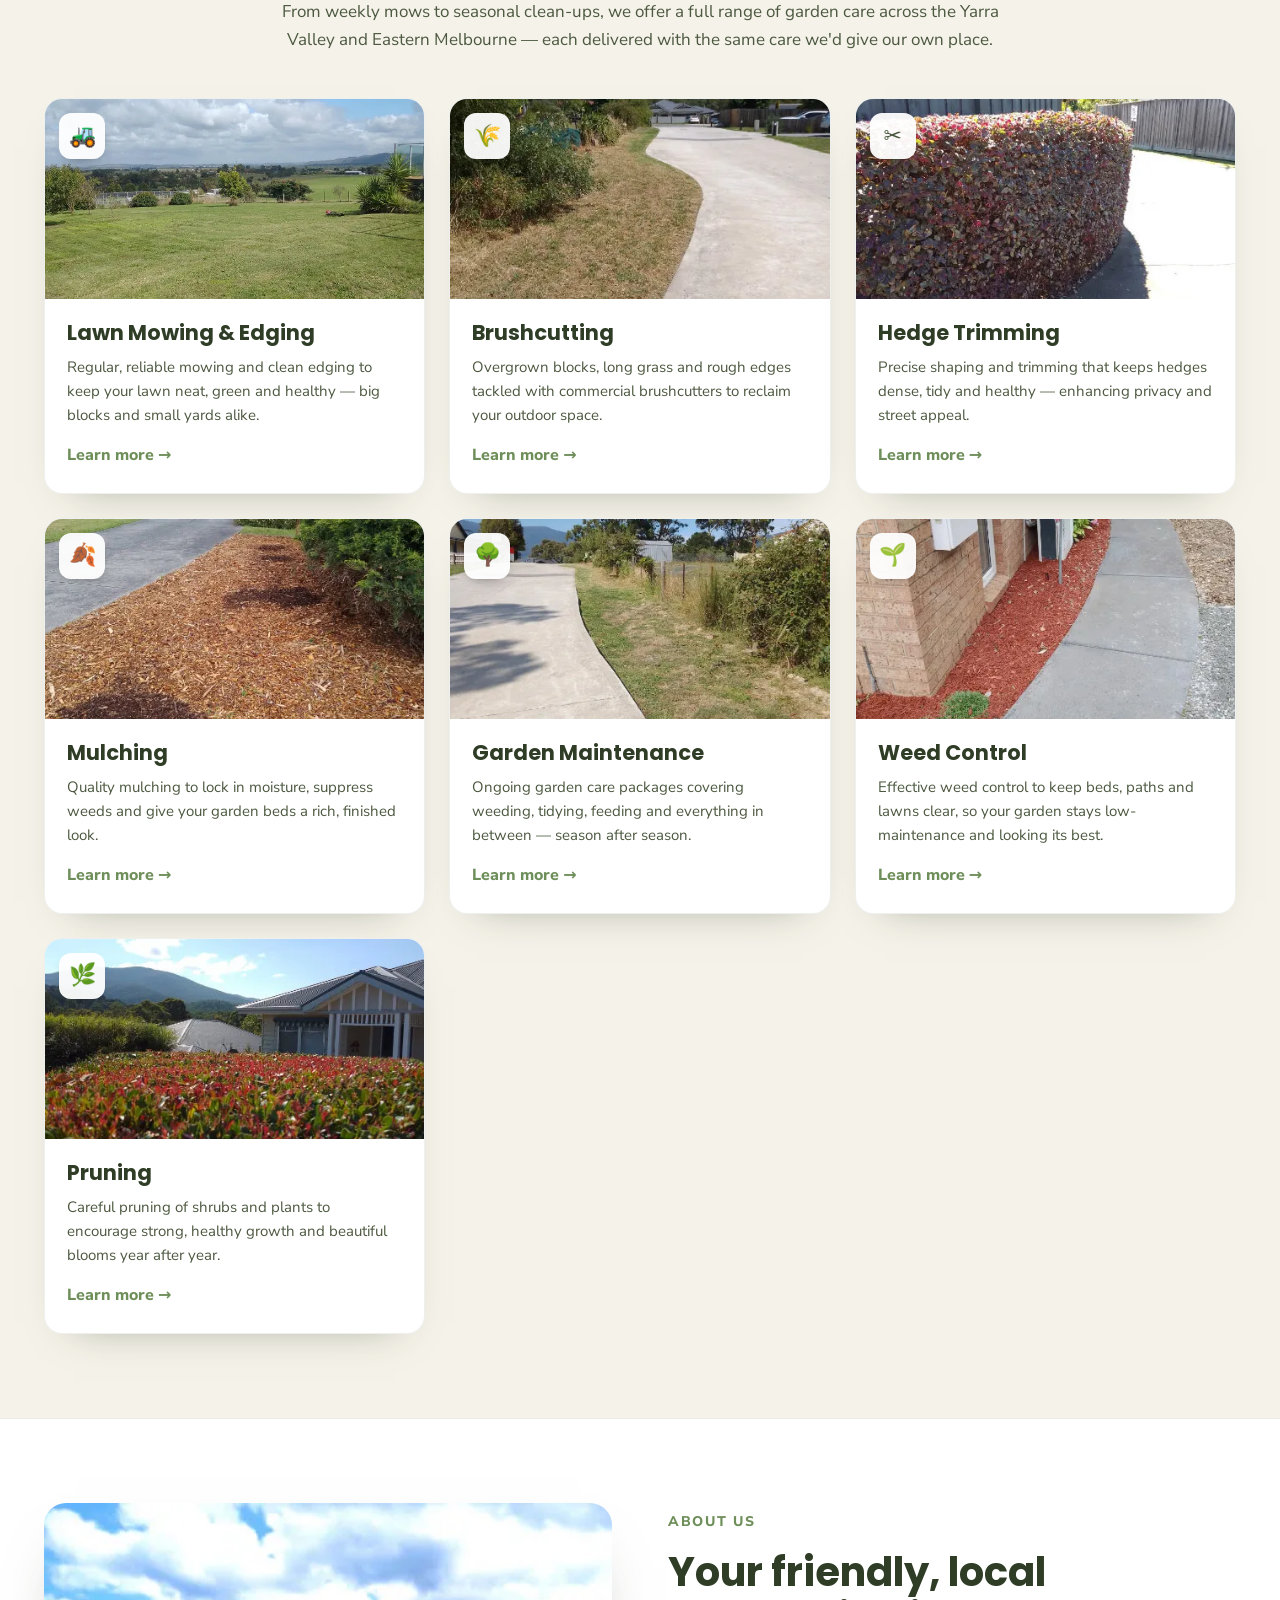
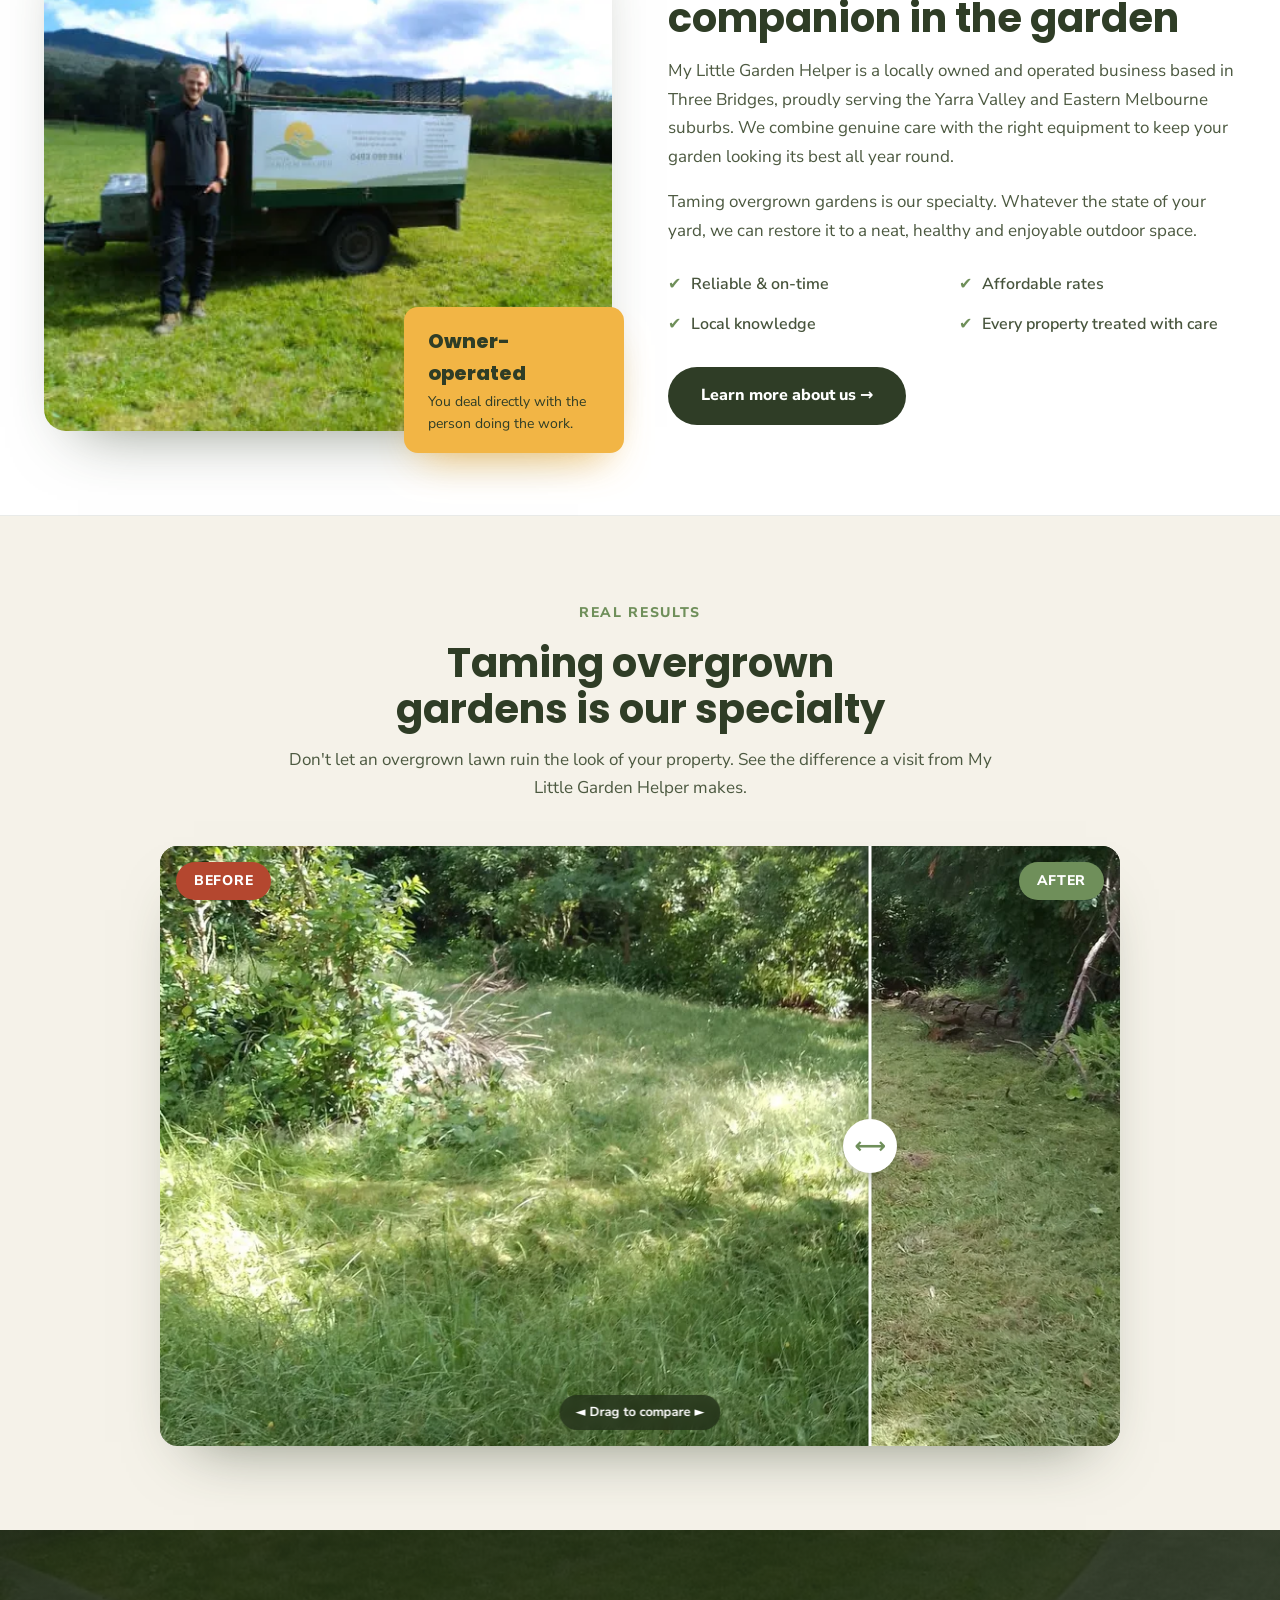
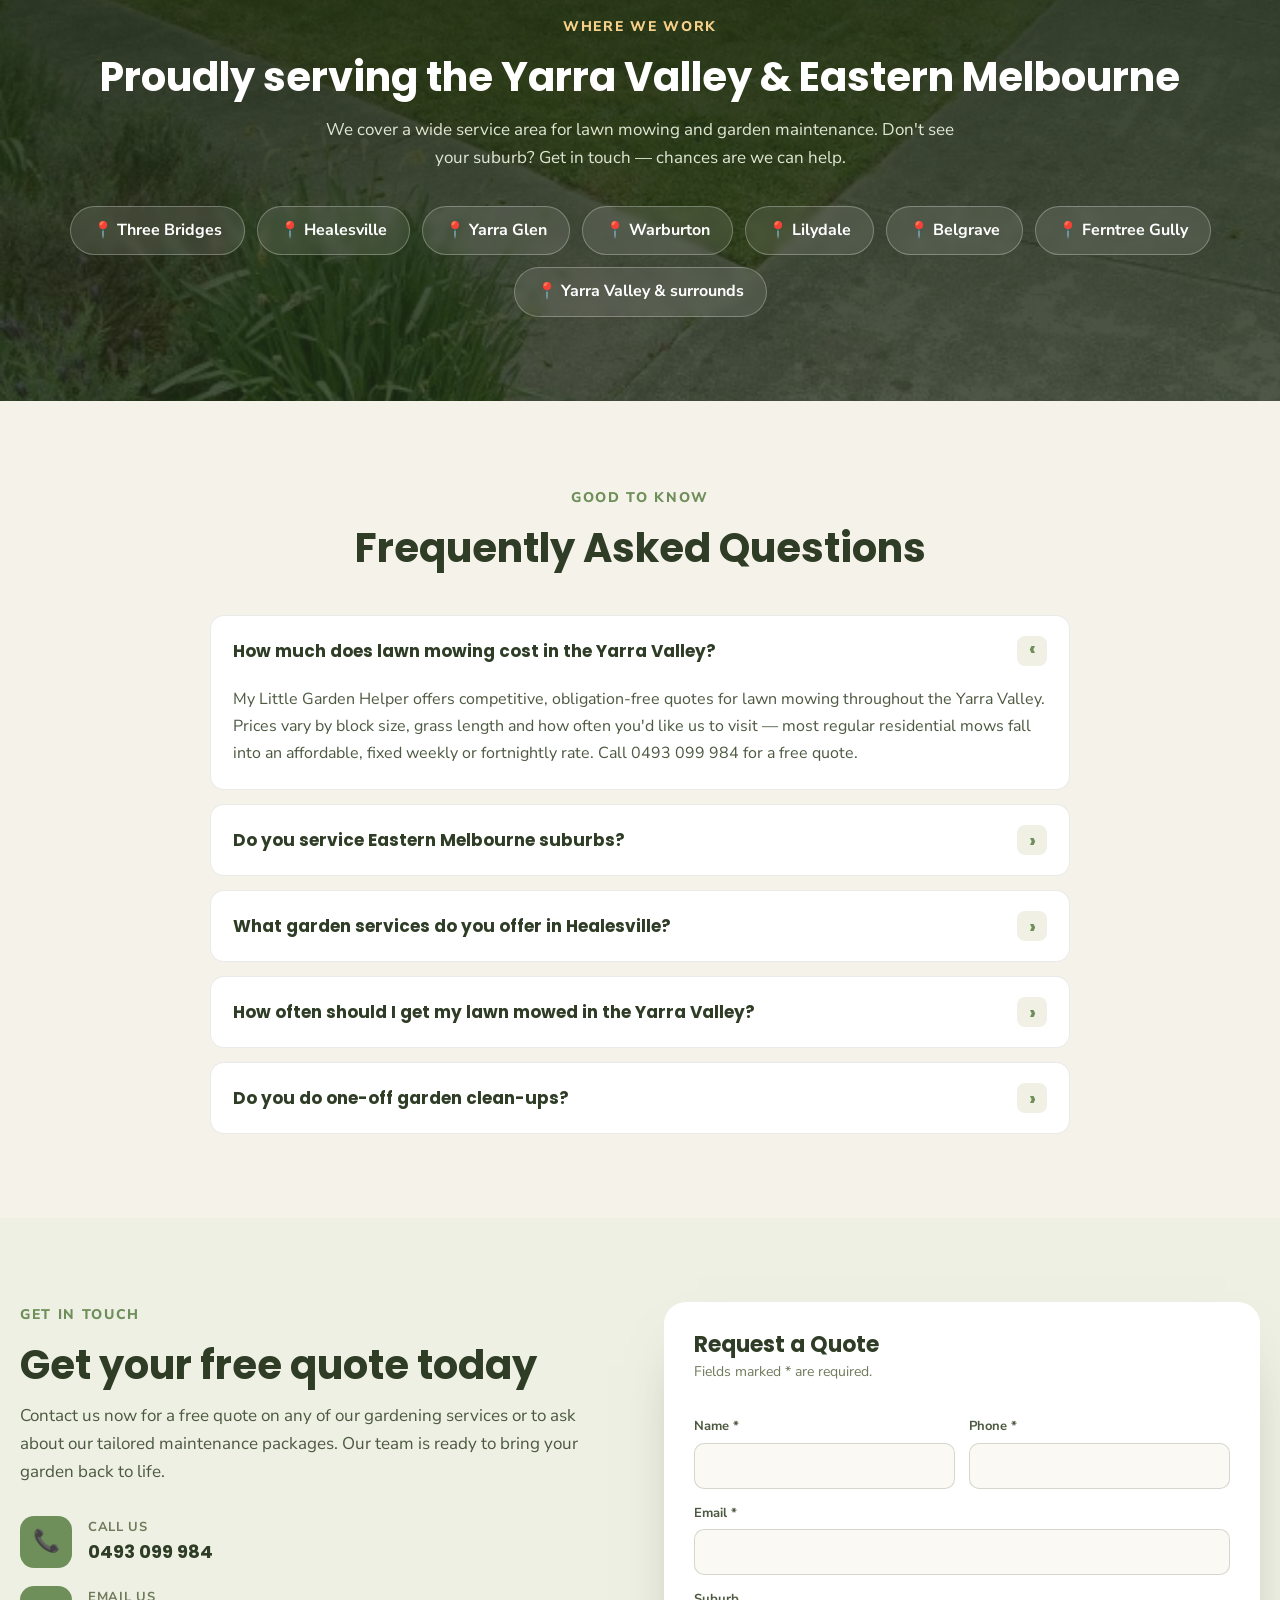
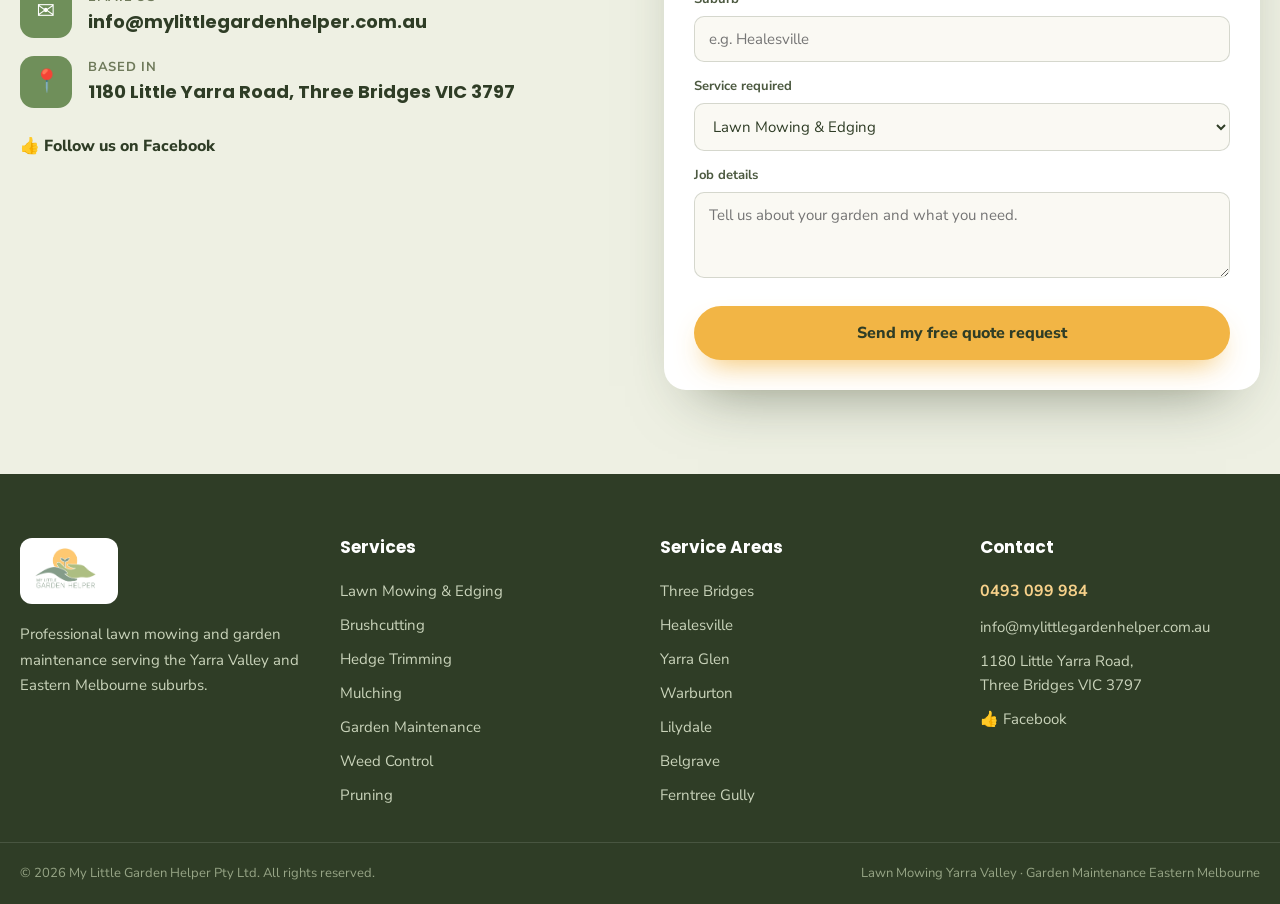
==== commit 59cb57f1: "Make before/after slider landscape and fix live dragging - Landscape 16/10 frame (4/3 on mobile), ma" ====
--- a/index.html
+++ b/index.html
@@ -315,9 +315,9 @@
         <img class="ba-slider__img ba-slider__before" src="assets/lawn-before.webp" alt="Overgrown long grass on the same Yarra Valley block before mowing" loading="lazy" />
         <span class="ba-slider__tag ba-slider__tag--before">BEFORE</span>
         <span class="ba-slider__tag ba-slider__tag--after">AFTER</span>
-        <div class="ba-slider__divider"><div class="ba-slider__handle">⟷</div></div>
+        <div class="ba-slider__divider"></div>
+        <button class="ba-slider__handle" type="button" role="slider" aria-label="Drag to compare the lawn before and after mowing" aria-valuemin="0" aria-valuemax="100" aria-valuenow="50" tabindex="0">⟷</button>
         <span class="ba-slider__hint">◄ Drag to compare ►</span>
-        <input type="range" min="0" max="100" value="50" class="ba-slider__range" aria-label="Drag to compare the lawn before and after mowing" />
       </div>
     </div>
   </div>
--- a/assets/styles.css
+++ b/assets/styles.css
@@ -284,17 +284,18 @@
 .ba-badge--after { background: var(--leaf-500); }
 
 /* ---------- Before / after comparison slider ---------- */
-@property --pos { syntax: '<percentage>'; inherits: false; initial-value: 50%; }
 .ba-slider {
   --pos: 50%;
-  position: relative; width: 100%; max-width: 640px; margin: 0 auto;
-  aspect-ratio: 3 / 4; border-radius: var(--radius-lg); overflow: hidden;
+  position: relative; width: 100%; max-width: 960px; margin: 0 auto;
+  aspect-ratio: 16 / 10; border-radius: var(--radius-lg); overflow: hidden;
   box-shadow: var(--shadow-lg); user-select: none; touch-action: pan-y;
-  transition: --pos .6s cubic-bezier(.4,0,.2,1);
-  background: var(--forest-800);
-}
-.ba-slider.is-dragging { transition: none; }
-.ba-slider__img { position: absolute; inset: 0; width: 100%; height: 100%; object-fit: cover; }
+  cursor: ew-resize; background: var(--forest-800);
+}
+.ba-slider__img {
+  position: absolute; inset: 0; width: 100%; height: 100%;
+  object-fit: cover; object-position: center 58%; pointer-events: none;
+  -webkit-user-drag: none;
+}
 .ba-slider__before { z-index: 2; clip-path: inset(0 calc(100% - var(--pos)) 0 0); }
 .ba-slider__divider {
   position: absolute; top: 0; bottom: 0; left: var(--pos); width: 3px; z-index: 3;
@@ -302,17 +303,13 @@
   pointer-events: none;
 }
 .ba-slider__handle {
-  position: absolute; top: 50%; left: 50%; transform: translate(-50%, -50%);
-  width: 52px; height: 52px; border-radius: 999px; background: #fff; color: var(--leaf-500);
-  display: grid; place-items: center; font-size: 22px; font-weight: 800;
-  box-shadow: 0 6px 18px -4px rgba(47,61,38,0.5); z-index: 4;
-}
-.ba-slider__range {
-  position: absolute; inset: 0; width: 100%; height: 100%; margin: 0; z-index: 5;
-  opacity: 0; cursor: ew-resize; -webkit-appearance: none; appearance: none; background: transparent;
-}
-.ba-slider__range::-webkit-slider-thumb { -webkit-appearance: none; width: 52px; height: 100%; cursor: ew-resize; }
-.ba-slider__range::-moz-range-thumb { width: 52px; height: 100%; border: 0; background: transparent; cursor: ew-resize; }
+  position: absolute; top: 50%; left: var(--pos); transform: translate(-50%, -50%);
+  width: 54px; height: 54px; border-radius: 999px; background: #fff; color: var(--leaf-500);
+  border: none; display: grid; place-items: center; font-size: 22px; font-weight: 800;
+  box-shadow: 0 6px 18px -4px rgba(47,61,38,0.5); z-index: 4; cursor: grab; touch-action: none;
+}
+.ba-slider__handle:active { cursor: grabbing; }
+.ba-slider__handle:focus-visible { outline: 3px solid var(--gold-500); outline-offset: 3px; }
 .ba-slider__tag {
   position: absolute; top: 16px; z-index: 3; pointer-events: none;
   color: #fff; font-weight: 800; padding: 8px 18px; border-radius: var(--radius-pill);
@@ -327,7 +324,7 @@
   backdrop-filter: blur(4px); transition: opacity .3s ease;
 }
 .ba-slider.is-touched .ba-slider__hint { opacity: 0; }
-@media (max-width: 560px) { .ba-slider { aspect-ratio: 3 / 4; } .ba-slider__handle { width: 46px; height: 46px; } }
+@media (max-width: 640px) { .ba-slider { aspect-ratio: 4 / 3; } .ba-slider__handle { width: 46px; height: 46px; } }
 
 /* ---------- Dark media section (areas) ---------- */
 .media-section { position: relative; }
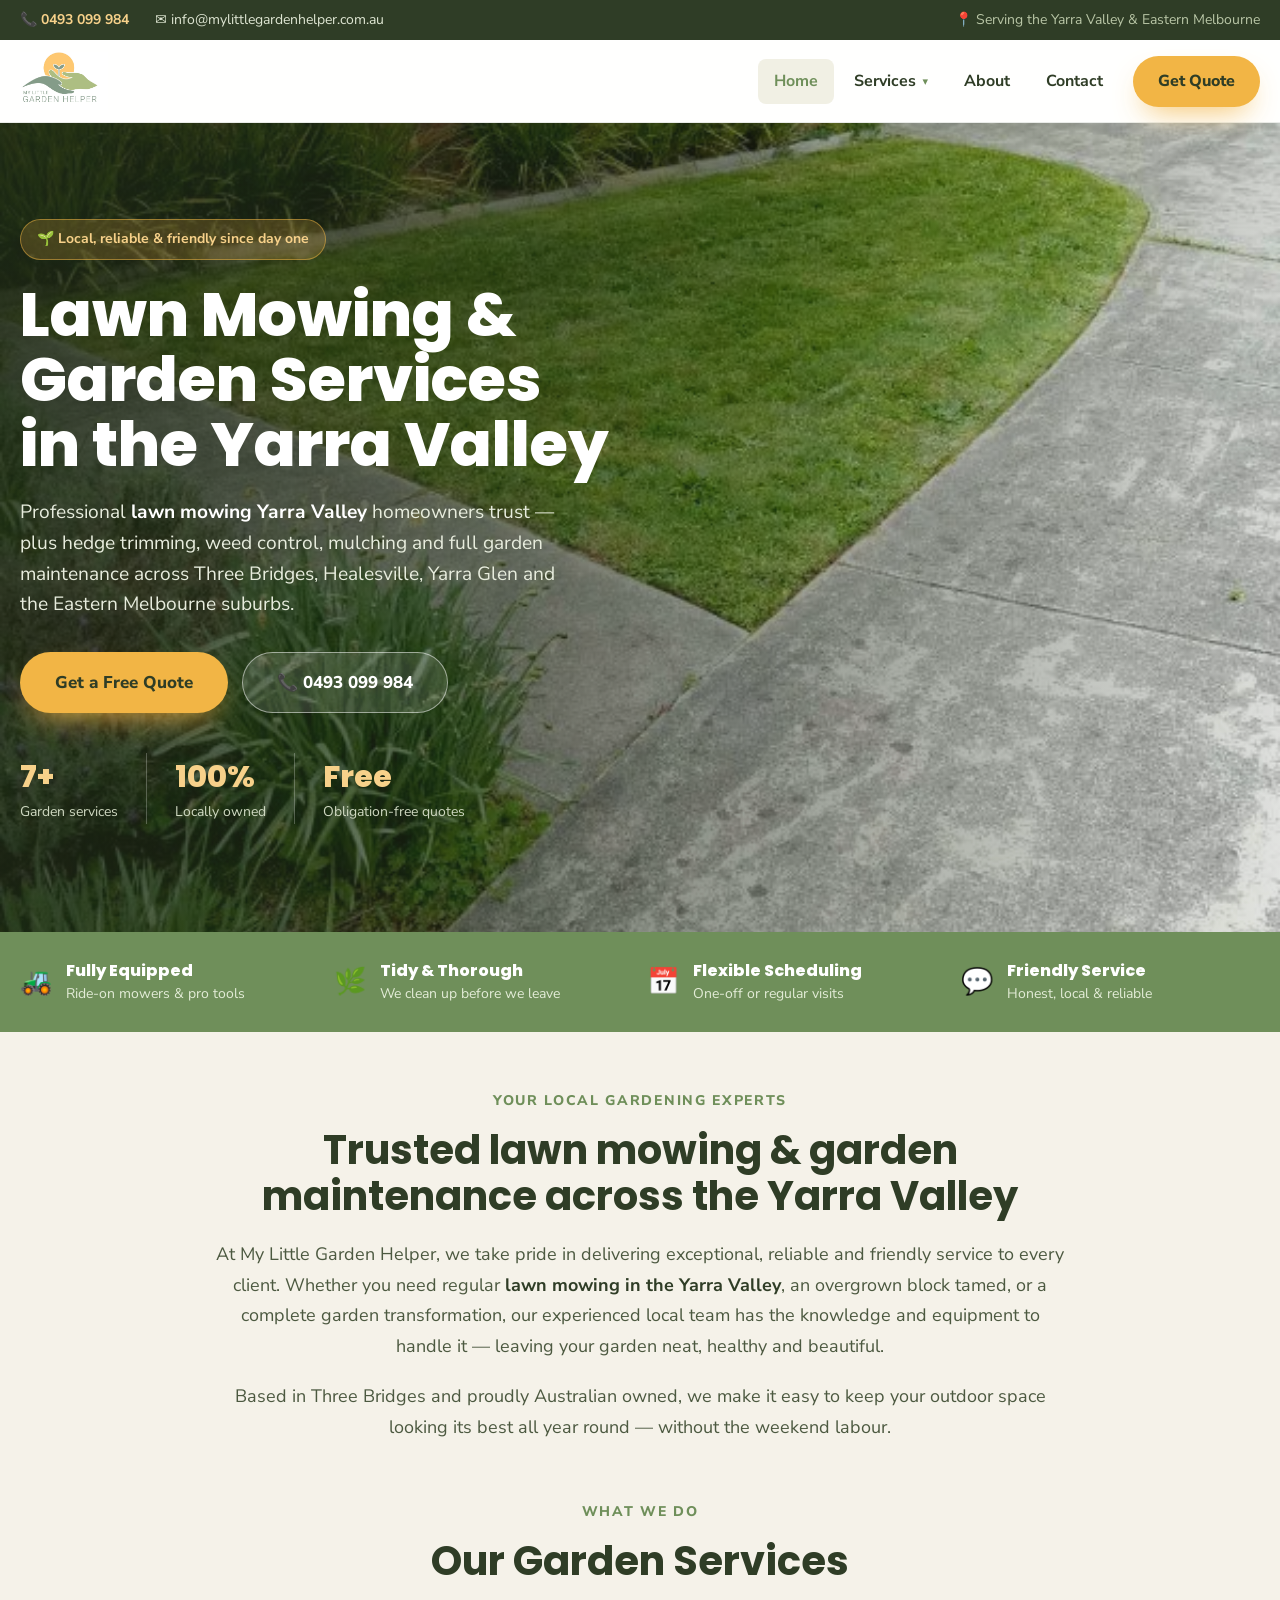
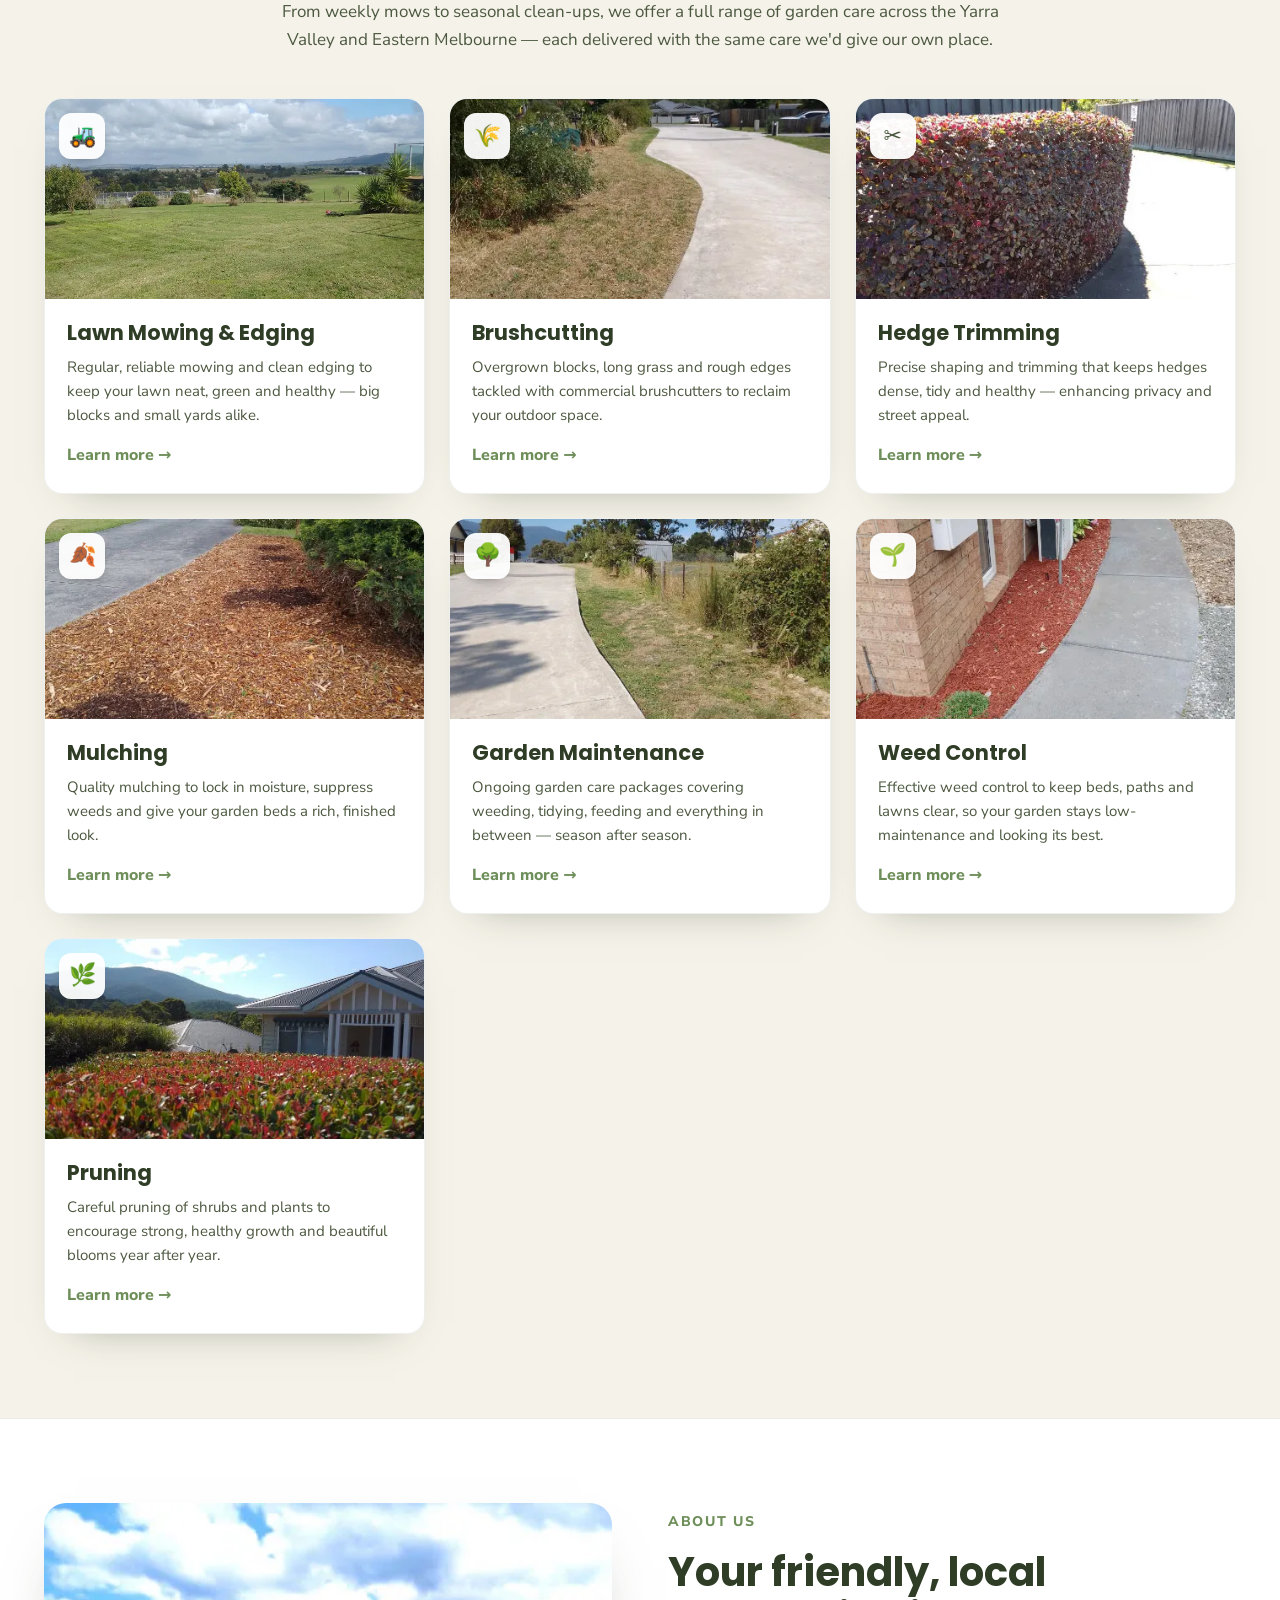
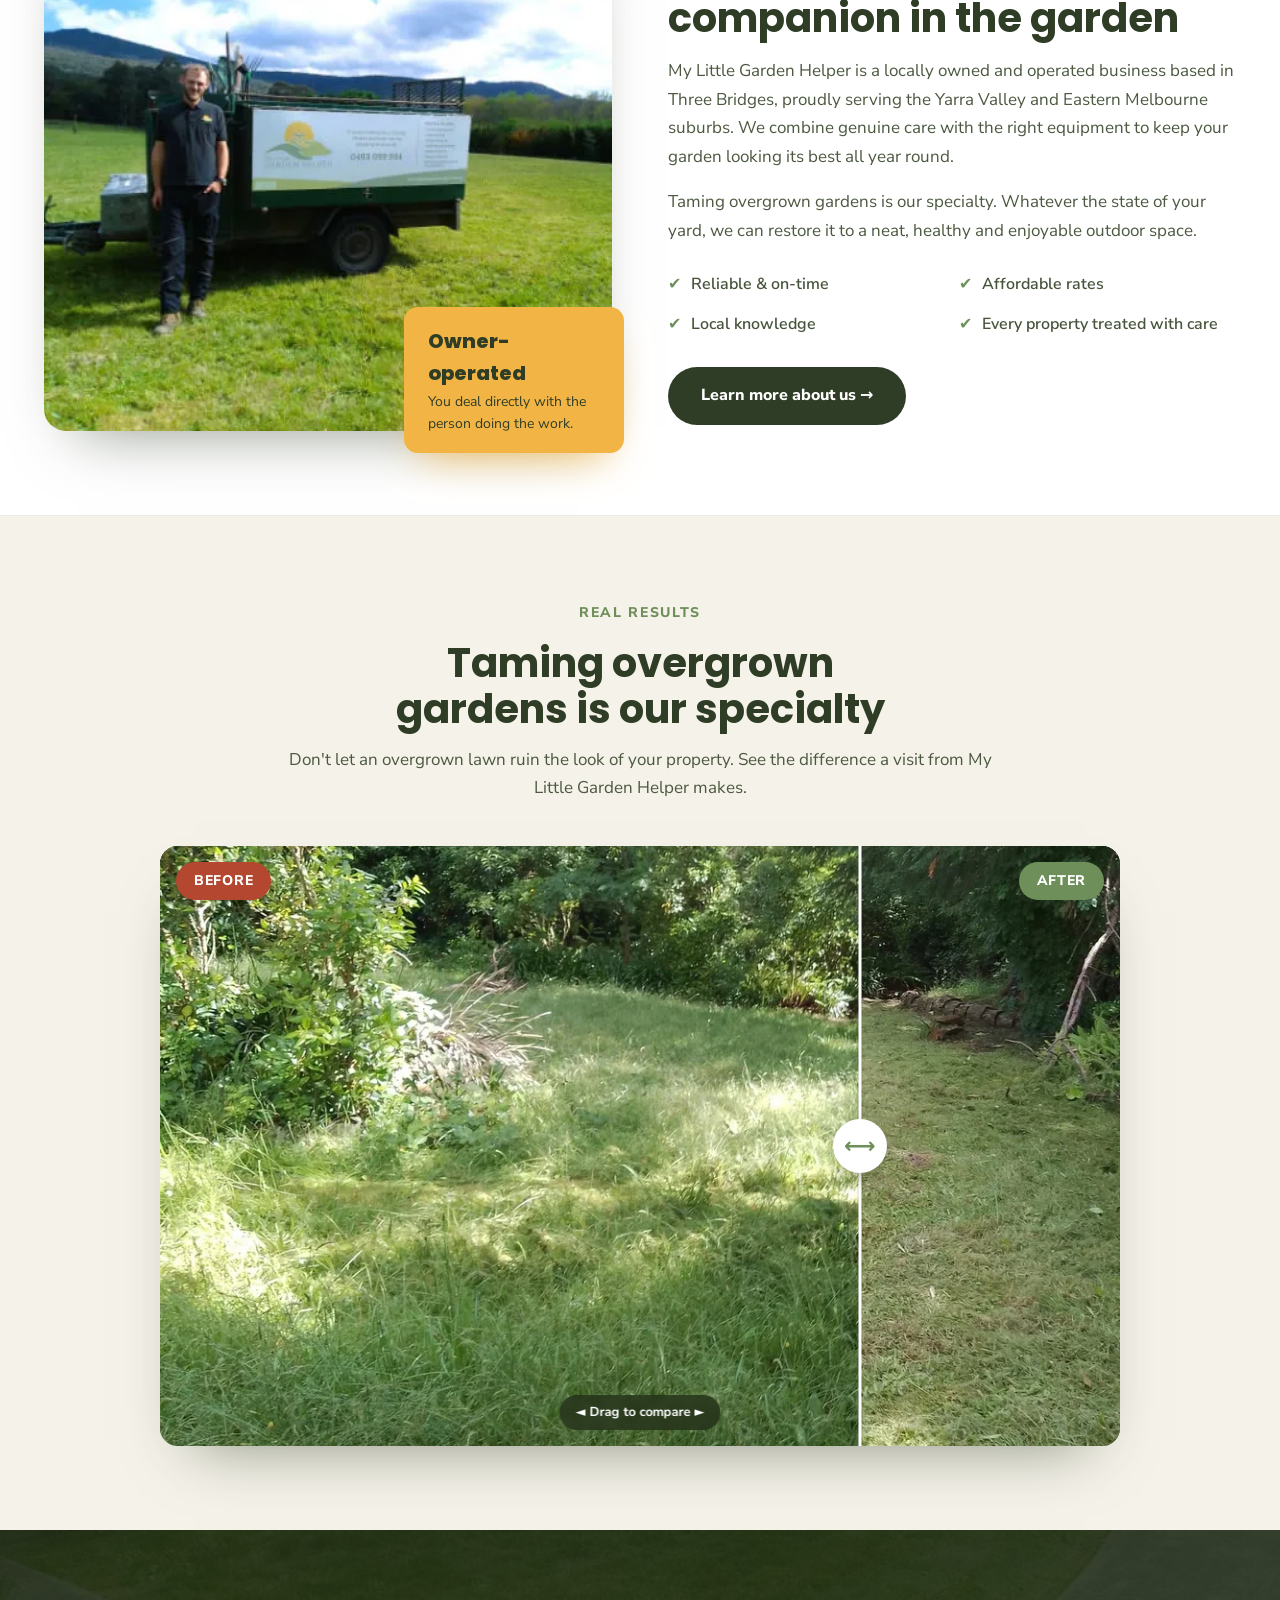
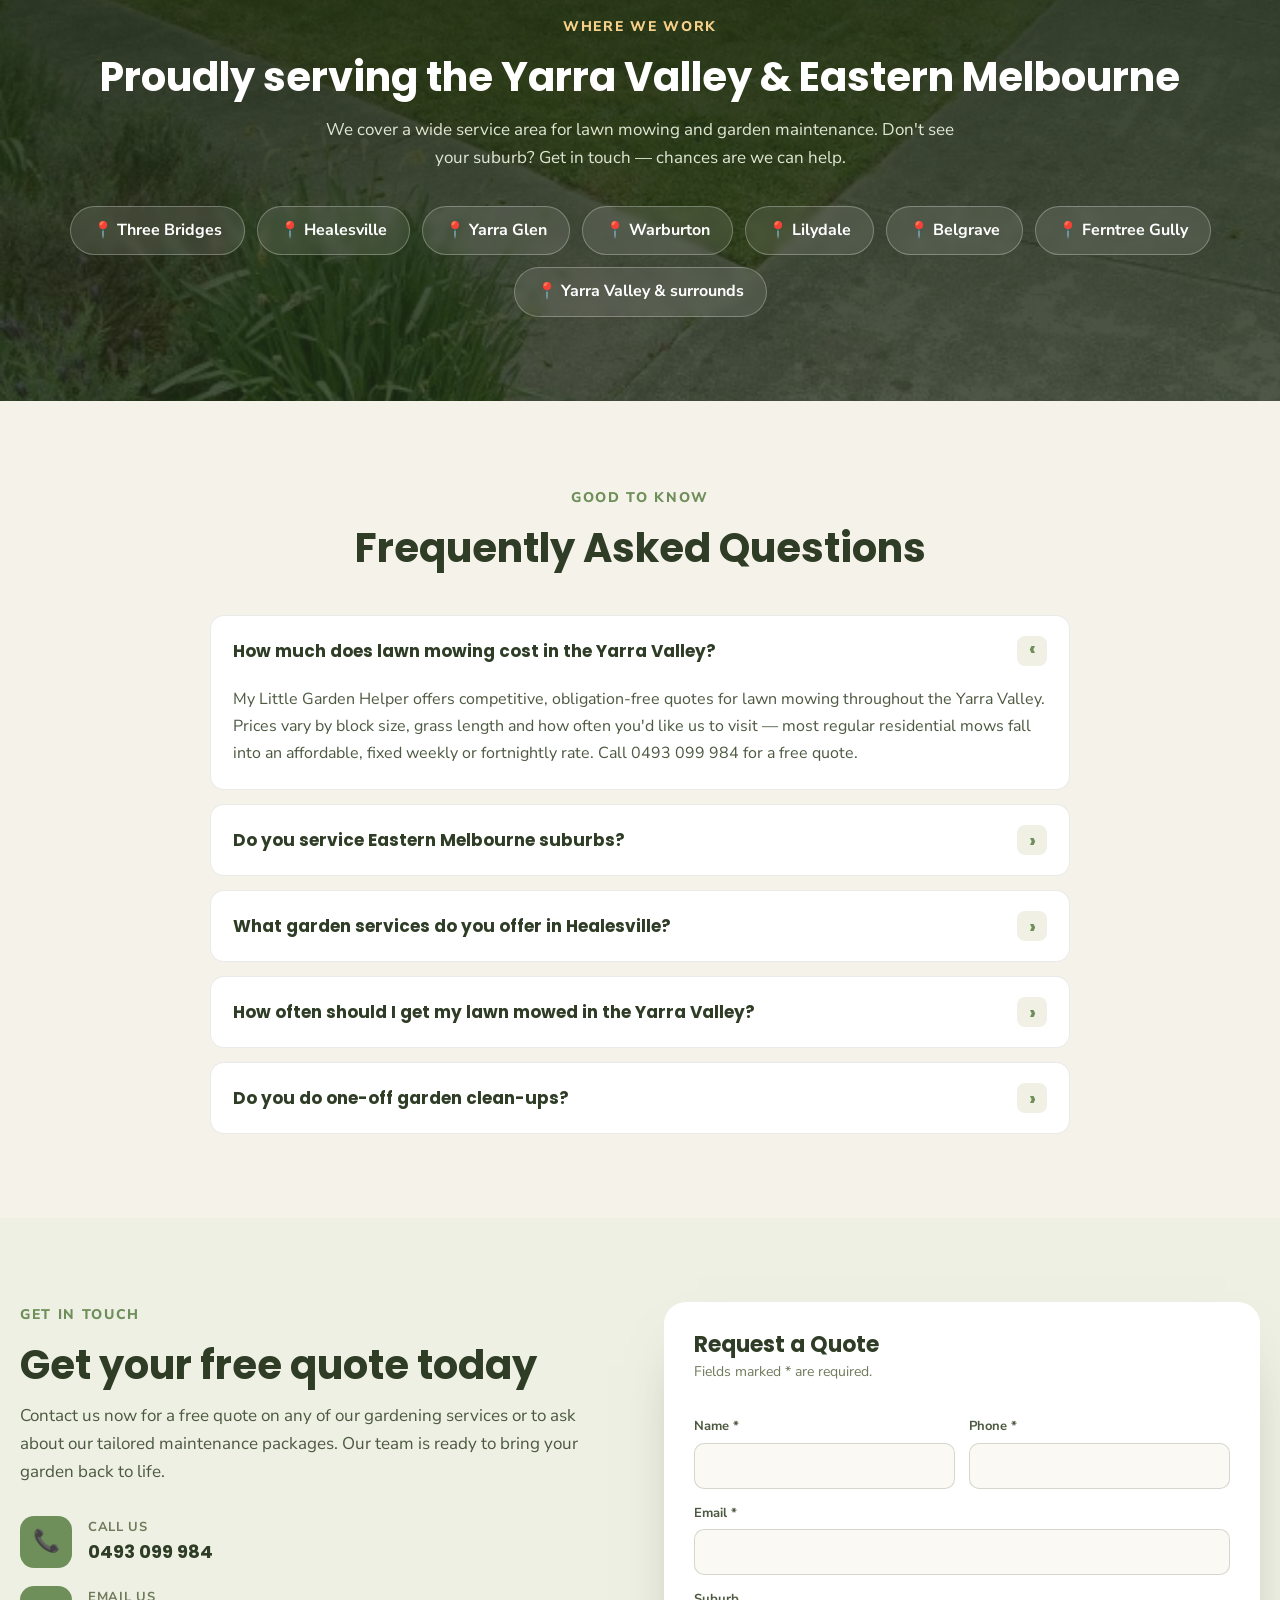
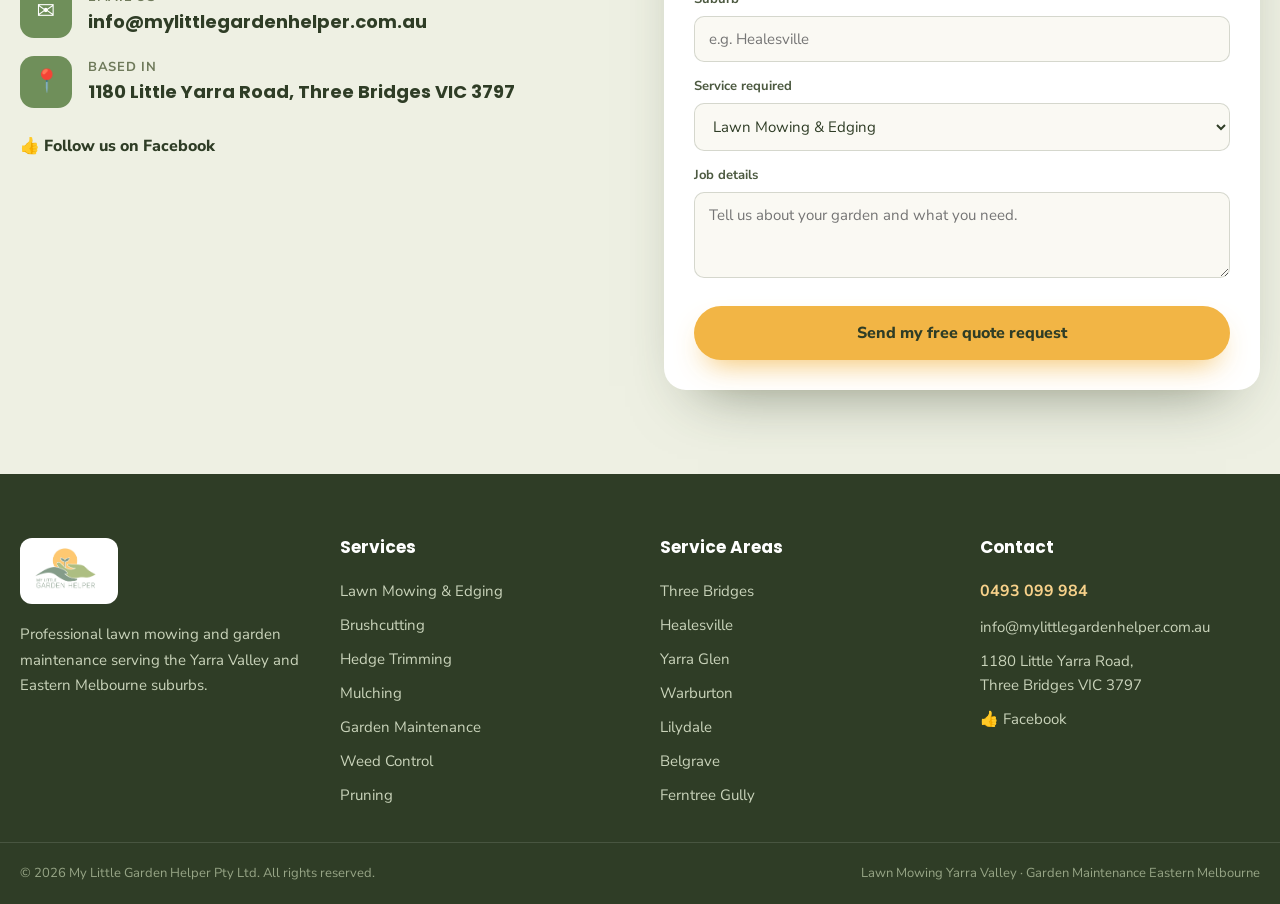
==== commit bbf35f23: "Trim meta titles to <=60 and descriptions to <=160 chars Keep each page's target keyword; sync og/tw" ====
--- a/index.html
+++ b/index.html
@@ -3,8 +3,8 @@
 <head>
 <meta charset="utf-8">
 <meta name="viewport" content="width=device-width, initial-scale=1">
-<title>Lawn Mowing Yarra Valley | Garden Maintenance | My Little Garden Helper</title>
-<meta name="description" content="Professional lawn mowing, hedge trimming, weed control and garden maintenance in the Yarra Valley. Serving Three Bridges, Healesville, Yarra Glen &amp; Eastern Melbourne. Free quotes — call 0493 099 984." />
+<title>Lawn Mowing Yarra Valley | My Little Garden Helper</title>
+<meta name="description" content="Professional lawn mowing &amp; garden maintenance across the Yarra Valley &amp; Eastern Melbourne. Friendly, reliable, locally owned. Free quote: 0493 099 984." />
 <meta name="keywords" content="Lawn Mowing Yarra Valley, Garden Maintenance Yarra Valley, Hedge Trimming Yarra Valley, Lawn Care Eastern Melbourne, Garden Services Three Bridges" />
 <link rel="canonical" href="https://www.mylittlegardenhelper.com.au/" />
 <meta name="robots" content="index, follow" />
@@ -14,7 +14,7 @@
 <meta property="og:type" content="website" />
 <meta property="og:site_name" content="My Little Garden Helper" />
 <meta property="og:title" content="Lawn Mowing Yarra Valley | My Little Garden Helper" />
-<meta property="og:description" content="Professional lawn mowing, hedge trimming, weed control and garden maintenance across the Yarra Valley and Eastern Melbourne. Get a free quote today." />
+<meta property="og:description" content="Professional lawn mowing &amp; garden maintenance across the Yarra Valley &amp; Eastern Melbourne. Friendly, reliable, locally owned. Free quote: 0493 099 984." />
 <meta property="og:url" content="https://www.mylittlegardenhelper.com.au/" />
 <meta property="og:image" content="https://www.mylittlegardenhelper.com.au/assets/hero.webp" />
 <meta property="og:locale" content="en_AU" />
@@ -22,7 +22,7 @@
 <!-- Twitter -->
 <meta name="twitter:card" content="summary_large_image" />
 <meta name="twitter:title" content="Lawn Mowing Yarra Valley | My Little Garden Helper" />
-<meta name="twitter:description" content="Professional lawn mowing, hedge trimming, weed control and garden maintenance across the Yarra Valley and Eastern Melbourne." />
+<meta name="twitter:description" content="Professional lawn mowing &amp; garden maintenance across the Yarra Valley &amp; Eastern Melbourne. Friendly, reliable, locally owned. Free quote: 0493 099 984." />
 <meta name="twitter:image" content="https://www.mylittlegardenhelper.com.au/assets/hero.webp" />
 
 <link rel="icon" href="assets/favicon.svg" type="image/svg+xml" />
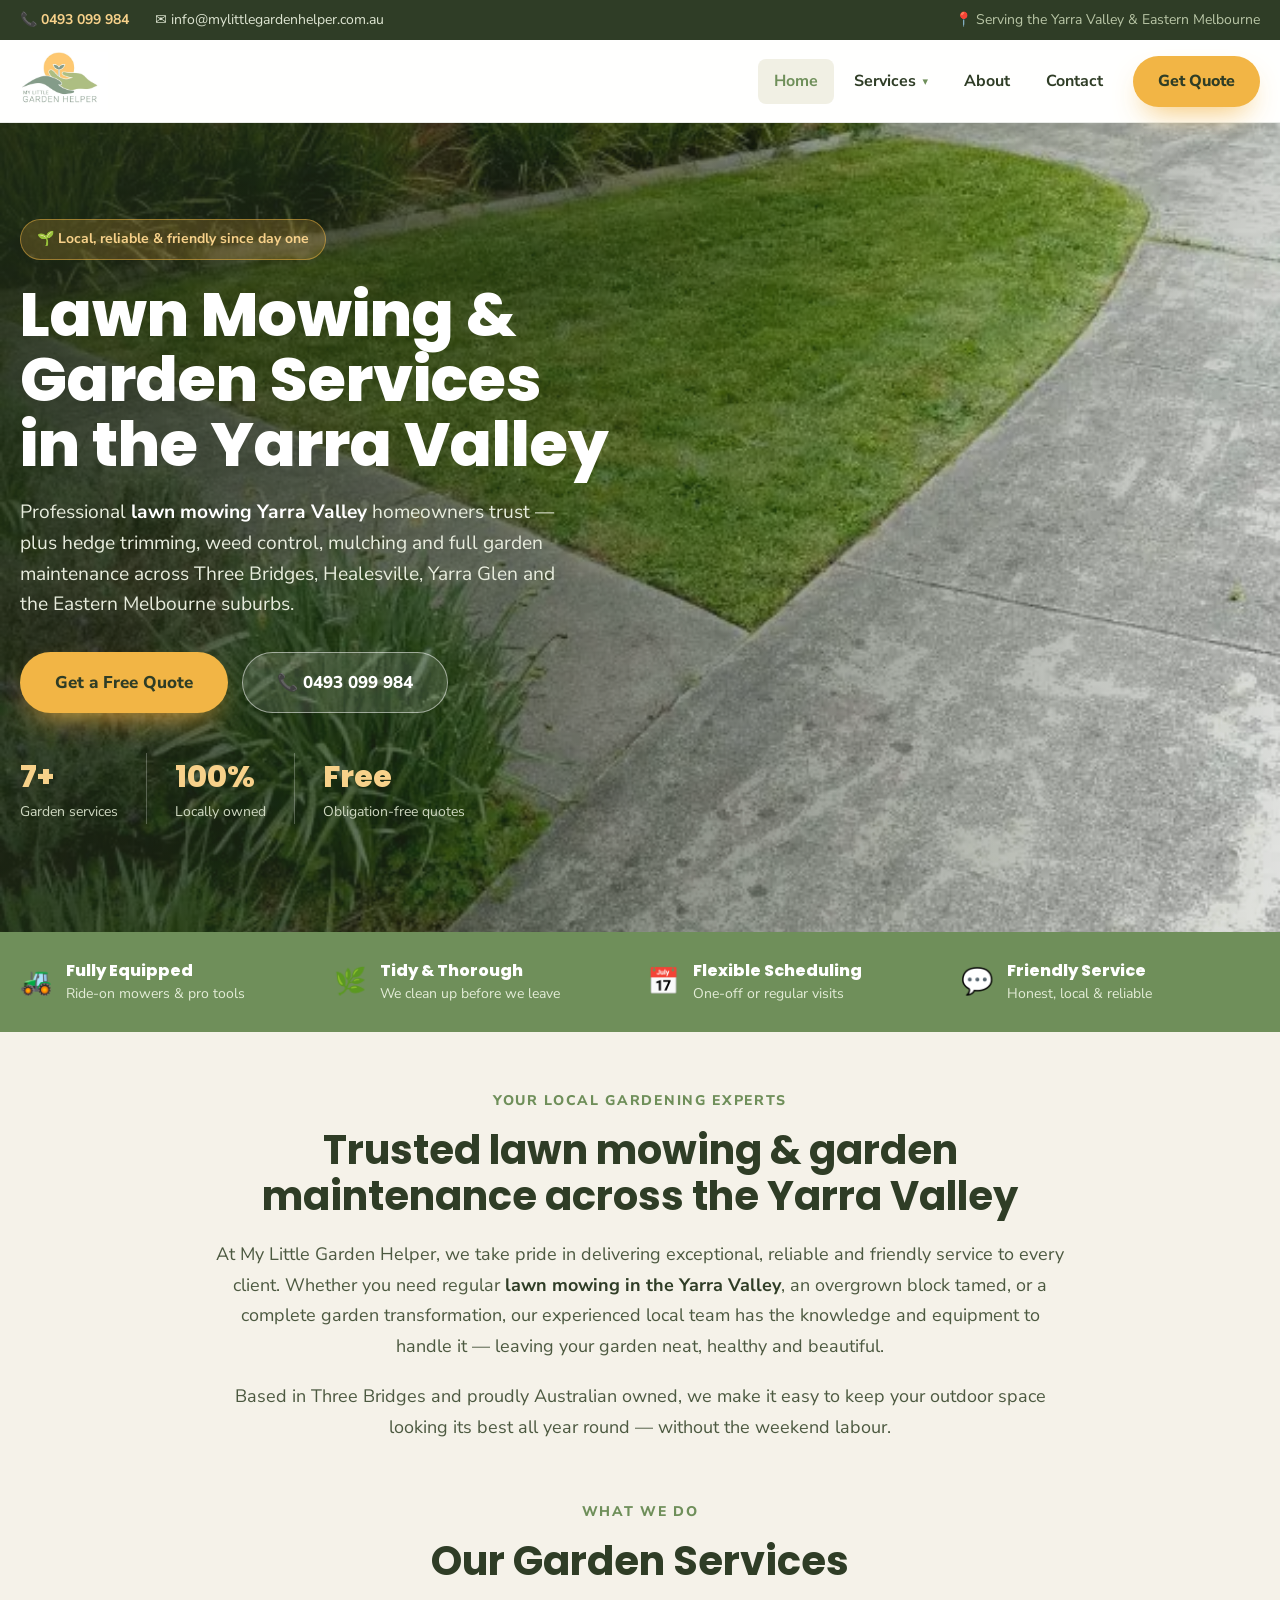
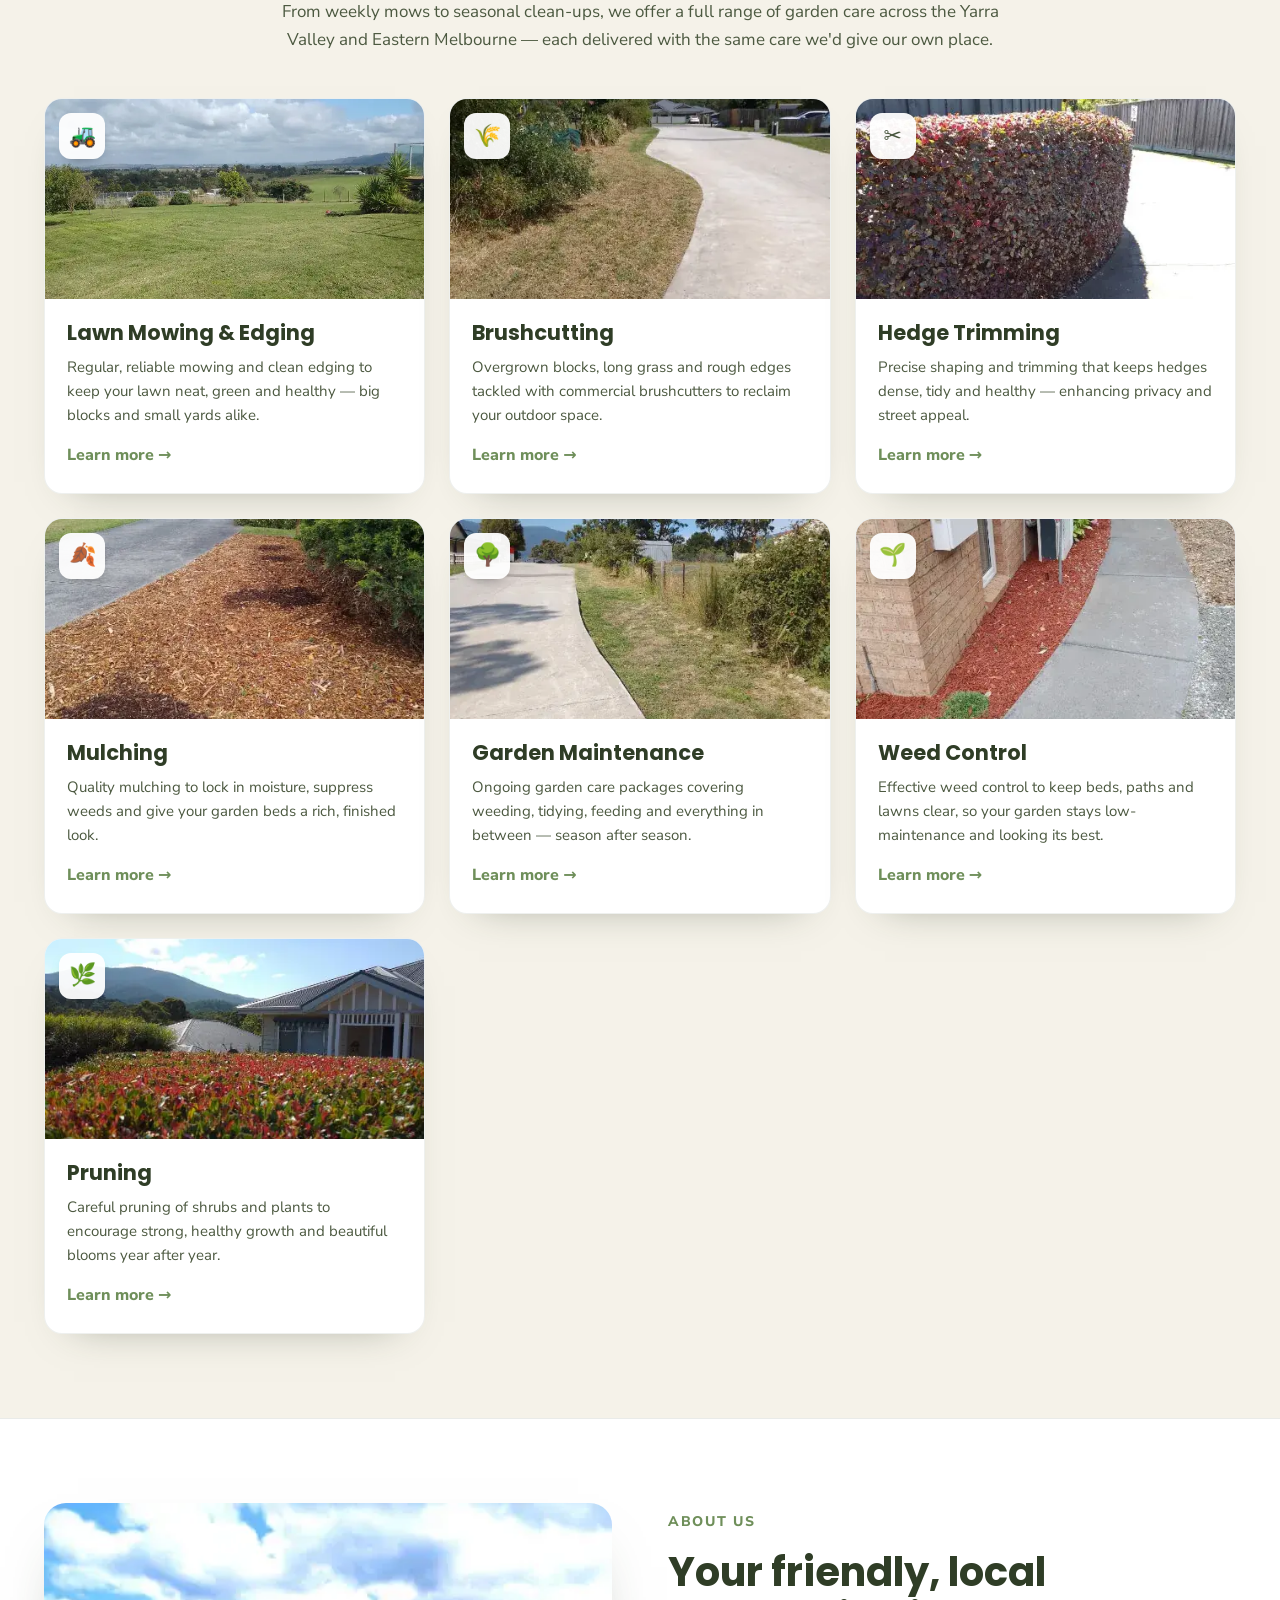
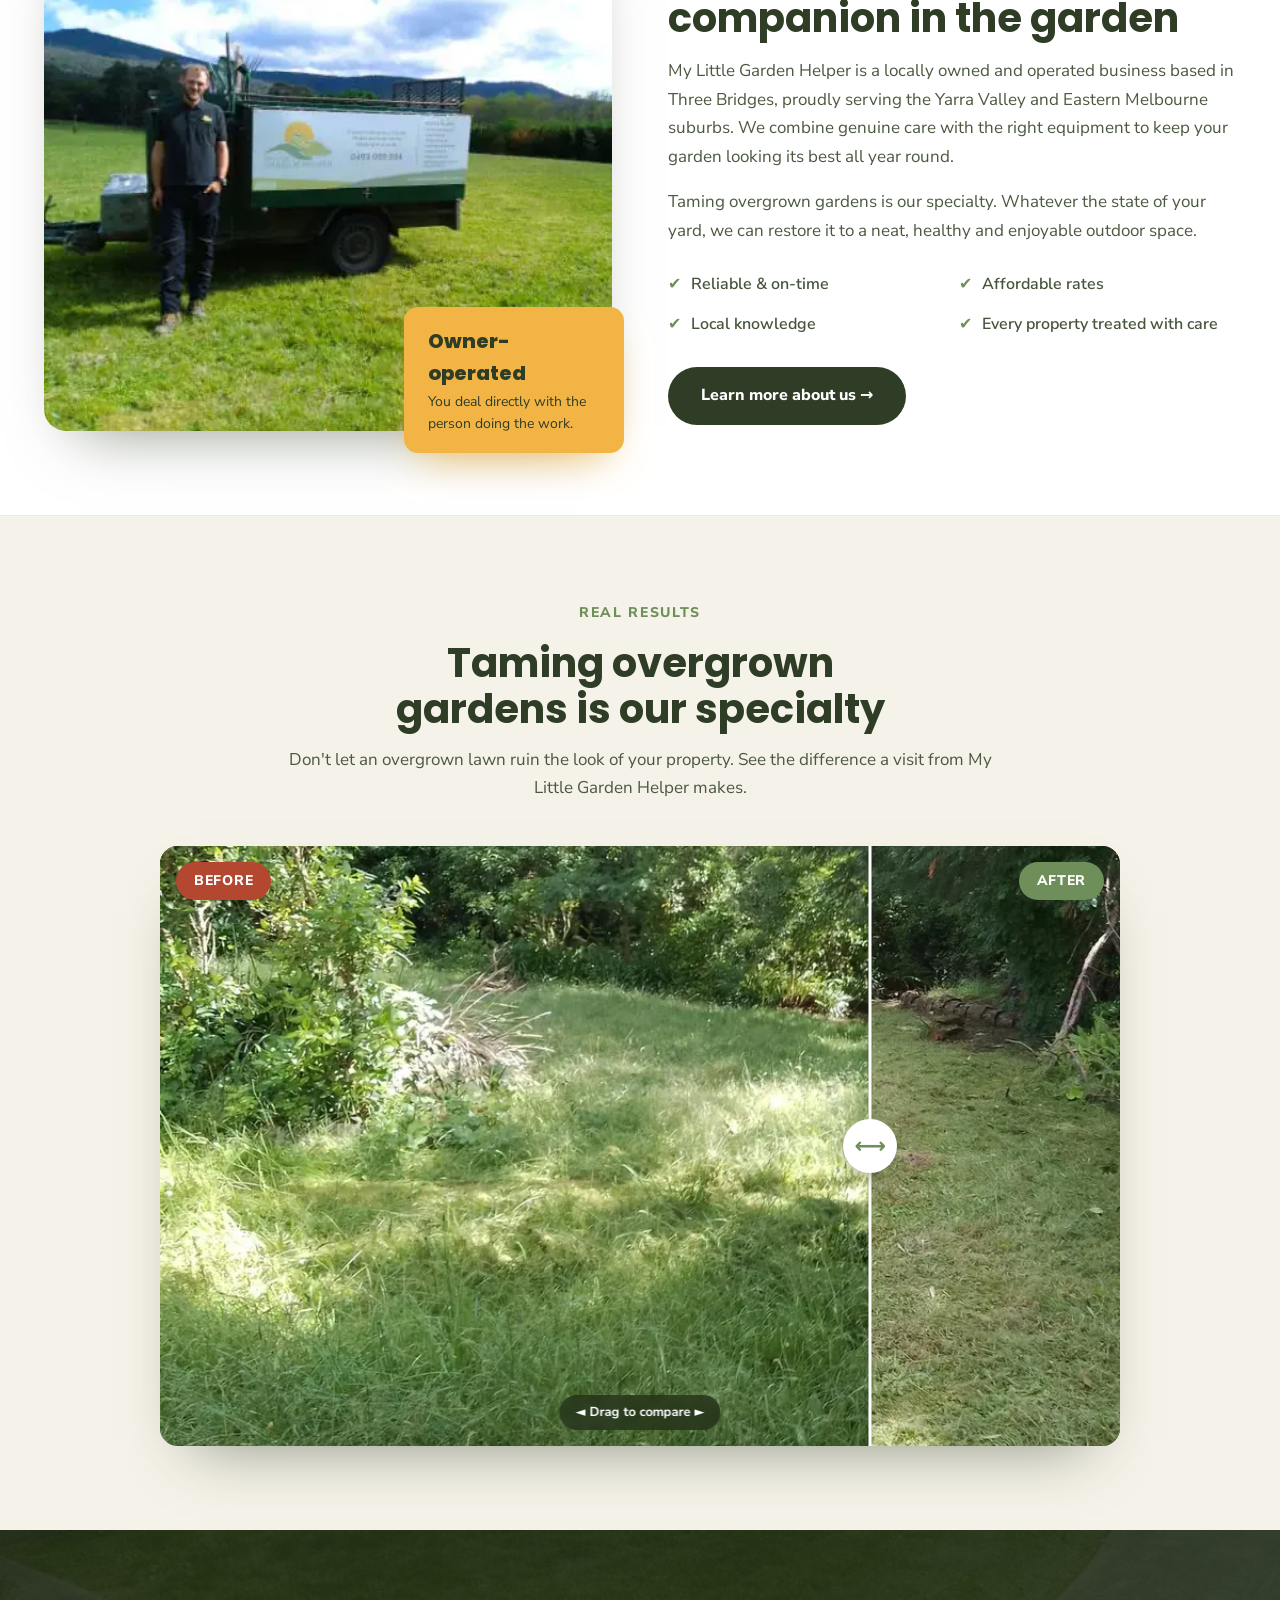
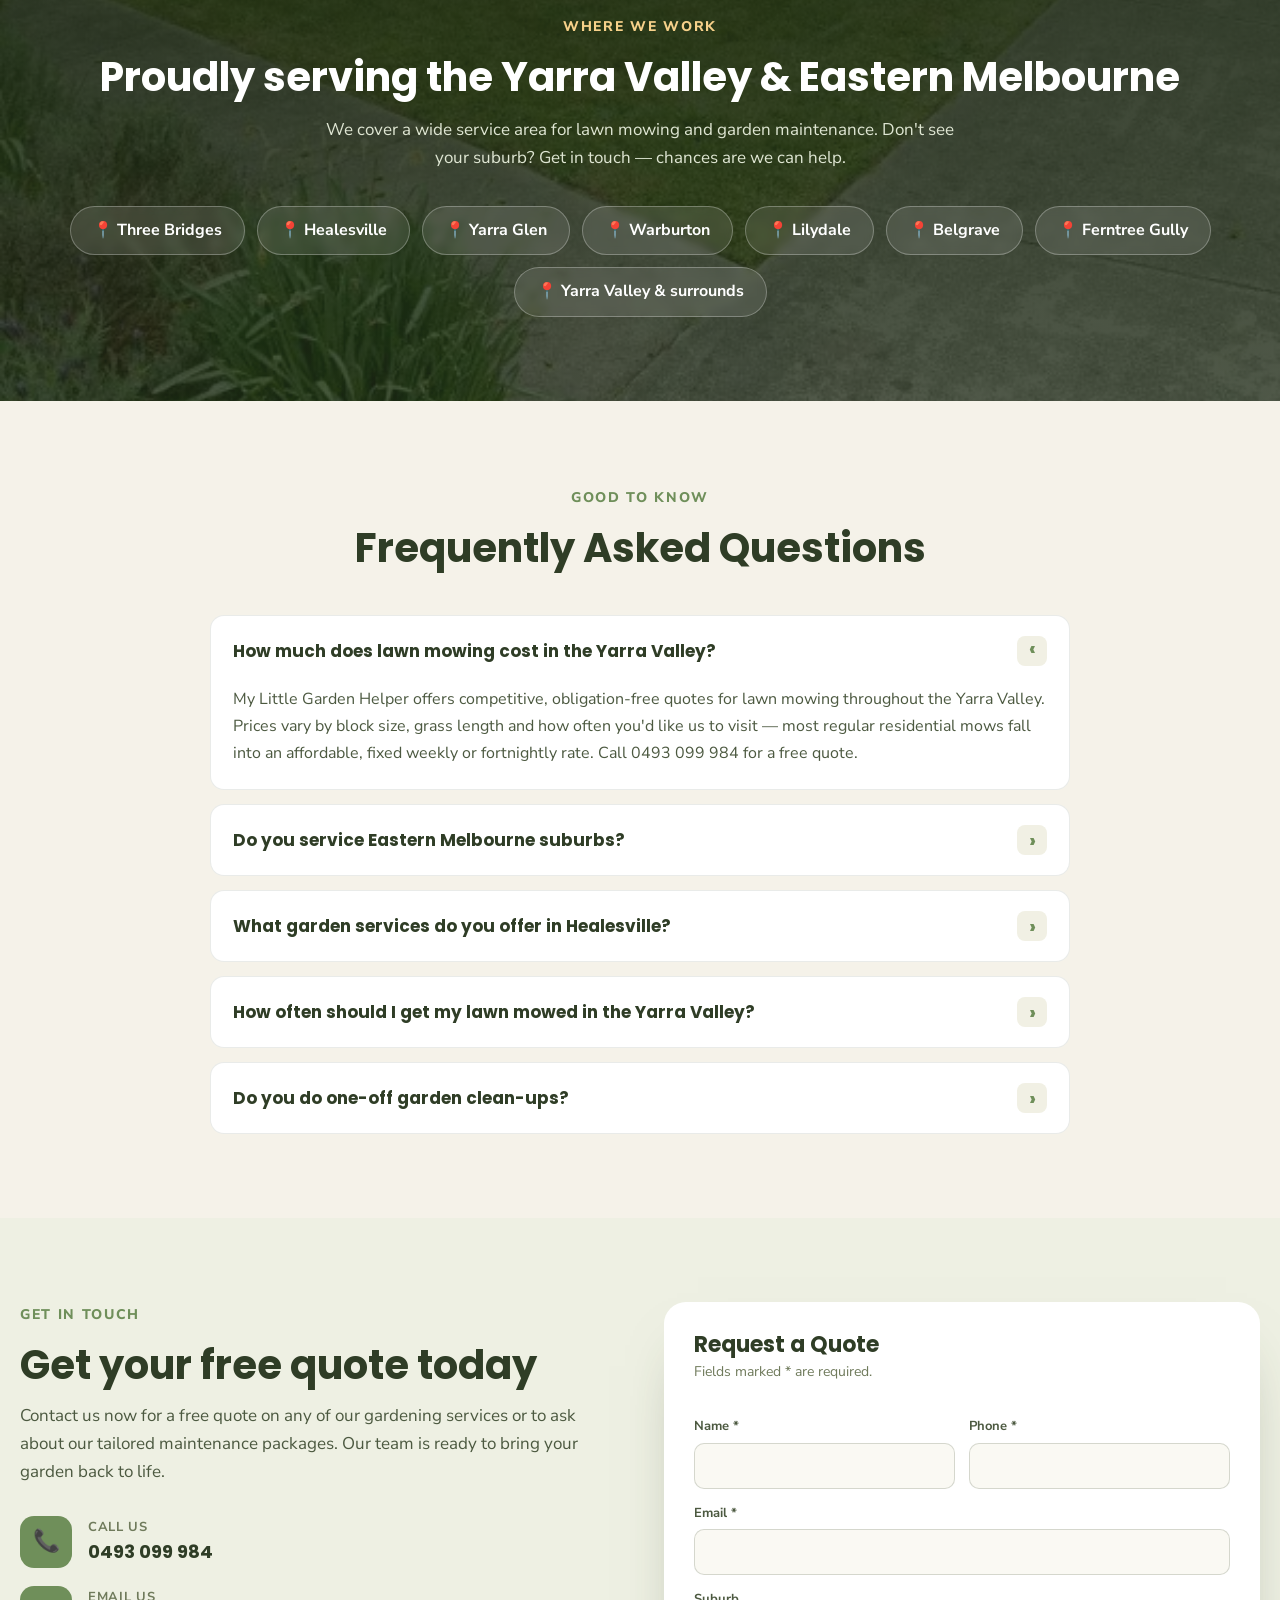
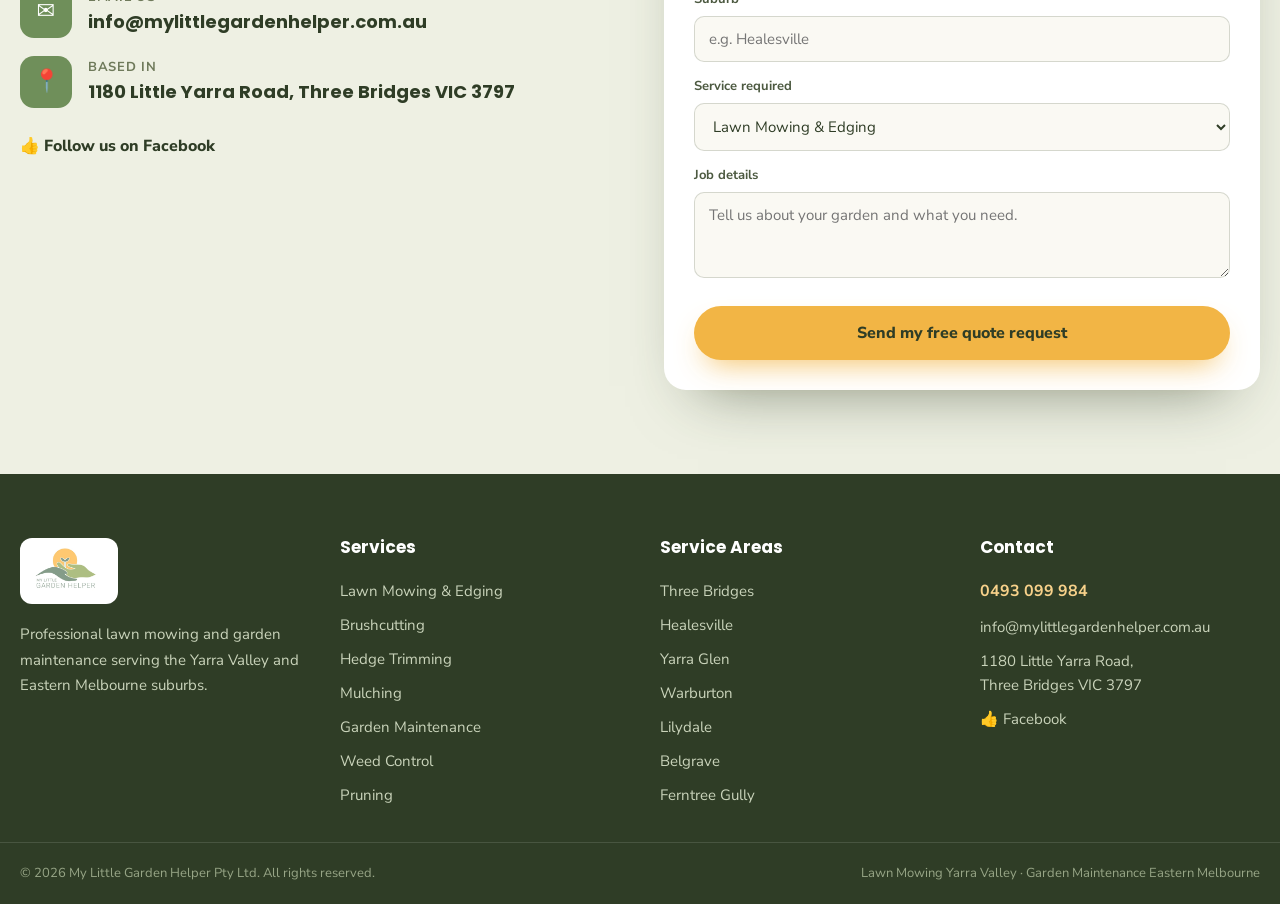
==== commit 03bb09c7: "Performance: optimize images, fonts, LCP preload, cache headers - Recompress/resize all images to di" ====
--- a/index.html
+++ b/index.html
@@ -28,7 +28,9 @@
 <link rel="icon" href="assets/favicon.svg" type="image/svg+xml" />
 <link rel="preconnect" href="https://fonts.googleapis.com" />
 <link rel="preconnect" href="https://fonts.gstatic.com" crossorigin />
-<link href="https://fonts.googleapis.com/css2?family=Poppins:wght@500;600;700;800&family=Nunito+Sans:wght@400;600;700;800&display=swap" rel="stylesheet" />
+<link rel="preload" as="style" href="https://fonts.googleapis.com/css2?family=Poppins:wght@600;700;800&family=Nunito+Sans:wght@400;600;700;800&display=swap" onload="this.onload=null;this.rel='stylesheet'" />
+<noscript><link rel="stylesheet" href="https://fonts.googleapis.com/css2?family=Poppins:wght@600;700;800&family=Nunito+Sans:wght@400;600;700;800&display=swap" /></noscript>
+<link rel="preload" as="image" href="assets/hero.webp" fetchpriority="high" />
 <link rel="stylesheet" href="assets/styles.css" />
 
 <script type="application/ld+json">
@@ -107,7 +109,7 @@
 <header class="site-header">
   <div class="container site-header__inner">
     <a href="./" class="logo" aria-label="My Little Garden Helper home">
-      <img src="assets/logo.webp" alt="My Little Garden Helper — lawn mowing and garden services Yarra Valley" width="180" height="58" />
+      <img decoding="async" src="assets/logo.webp" alt="My Little Garden Helper — lawn mowing and garden services Yarra Valley" width="180" height="58" />
     </a>
 
     <nav class="nav" aria-label="Primary">
@@ -209,7 +211,7 @@
     <div class="services-grid">
 
       <article class="service-card reveal">
-        <div class="service-card__media"><img src="assets/lawn-mowing.webp" alt="Freshly mowed lawn with crisp edging in the Yarra Valley" loading="lazy" /><span class="service-card__icon">🚜</span></div>
+        <div class="service-card__media"><img decoding="async" src="assets/lawn-mowing.webp" alt="Freshly mowed lawn with crisp edging in the Yarra Valley" loading="lazy" /><span class="service-card__icon">🚜</span></div>
         <div class="service-card__body">
           <h3>Lawn Mowing &amp; Edging</h3>
           <p>Regular, reliable mowing and clean edging to keep your lawn neat, green and healthy — big blocks and small yards alike.</p>
@@ -218,7 +220,7 @@
       </article>
 
       <article class="service-card reveal">
-        <div class="service-card__media"><img src="assets/brushcutting.webp" alt="Overgrown grass being cleared by brushcutting in the Yarra Valley" loading="lazy" /><span class="service-card__icon">🌾</span></div>
+        <div class="service-card__media"><img decoding="async" src="assets/brushcutting.webp" alt="Overgrown grass being cleared by brushcutting in the Yarra Valley" loading="lazy" /><span class="service-card__icon">🌾</span></div>
         <div class="service-card__body">
           <h3>Brushcutting</h3>
           <p>Overgrown blocks, long grass and rough edges tackled with commercial brushcutters to reclaim your outdoor space.</p>
@@ -227,7 +229,7 @@
       </article>
 
       <article class="service-card reveal">
-        <div class="service-card__media"><img src="assets/hedge-trimming.webp" alt="Neatly trimmed hedge with Yarra Valley hills behind" loading="lazy" /><span class="service-card__icon">✂️</span></div>
+        <div class="service-card__media"><img decoding="async" src="assets/hedge-trimming.webp" alt="Neatly trimmed hedge with Yarra Valley hills behind" loading="lazy" /><span class="service-card__icon">✂️</span></div>
         <div class="service-card__body">
           <h3>Hedge Trimming</h3>
           <p>Precise shaping and trimming that keeps hedges dense, tidy and healthy — enhancing privacy and street appeal.</p>
@@ -236,7 +238,7 @@
       </article>
 
       <article class="service-card reveal">
-        <div class="service-card__media"><img src="assets/mulching.webp" alt="Fresh mulch laid around garden beds in a Yarra Valley garden" loading="lazy" /><span class="service-card__icon">🍂</span></div>
+        <div class="service-card__media"><img decoding="async" src="assets/mulching.webp" alt="Fresh mulch laid around garden beds in a Yarra Valley garden" loading="lazy" /><span class="service-card__icon">🍂</span></div>
         <div class="service-card__body">
           <h3>Mulching</h3>
           <p>Quality mulching to lock in moisture, suppress weeds and give your garden beds a rich, finished look.</p>
@@ -245,7 +247,7 @@
       </article>
 
       <article class="service-card reveal">
-        <div class="service-card__media"><img src="assets/after.webp" alt="Well maintained lawn and garden beds beside a Yarra Valley home" loading="lazy" /><span class="service-card__icon">🌳</span></div>
+        <div class="service-card__media"><img decoding="async" src="assets/after.webp" alt="Well maintained lawn and garden beds beside a Yarra Valley home" loading="lazy" /><span class="service-card__icon">🌳</span></div>
         <div class="service-card__body">
           <h3>Garden Maintenance</h3>
           <p>Ongoing garden care packages covering weeding, tidying, feeding and everything in between — season after season.</p>
@@ -254,7 +256,7 @@
       </article>
 
       <article class="service-card reveal">
-        <div class="service-card__media"><img src="assets/weed-control.webp" alt="Tidy weed-free garden bed after weed control treatment" loading="lazy" /><span class="service-card__icon">🌱</span></div>
+        <div class="service-card__media"><img decoding="async" src="assets/weed-control.webp" alt="Tidy weed-free garden bed after weed control treatment" loading="lazy" /><span class="service-card__icon">🌱</span></div>
         <div class="service-card__body">
           <h3>Weed Control</h3>
           <p>Effective weed control to keep beds, paths and lawns clear, so your garden stays low-maintenance and looking its best.</p>
@@ -263,7 +265,7 @@
       </article>
 
       <article class="service-card reveal">
-        <div class="service-card__media"><img src="assets/pruning.webp" alt="Pruned shrubs and flowering garden in the Yarra Valley" loading="lazy" /><span class="service-card__icon">🌿</span></div>
+        <div class="service-card__media"><img decoding="async" src="assets/pruning.webp" alt="Pruned shrubs and flowering garden in the Yarra Valley" loading="lazy" /><span class="service-card__icon">🌿</span></div>
         <div class="service-card__body">
           <h3>Pruning</h3>
           <p>Careful pruning of shrubs and plants to encourage strong, healthy growth and beautiful blooms year after year.</p>
@@ -279,7 +281,7 @@
 <section class="section" id="about" style="background: var(--white); border-top: 1px solid var(--line); border-bottom: 1px solid var(--line);">
   <div class="container about-grid">
     <div class="about__media reveal">
-      <img src="assets/contact.webp" alt="My Little Garden Helper trailer and equipment ready for a job in the Yarra Valley" loading="lazy" />
+      <img decoding="async" src="assets/contact.webp" alt="My Little Garden Helper trailer and equipment ready for a job in the Yarra Valley" loading="lazy" />
       <div class="about__badge">
         <div class="about__badge-title">Owner-operated</div>
         <div class="about__badge-text">You deal directly with the person doing the work.</div>
@@ -311,8 +313,8 @@
     </div>
     <div class="reveal">
       <div class="ba-slider" data-ba-slider>
-        <img class="ba-slider__img ba-slider__after" src="assets/lawn-after.webp" alt="Freshly mowed lawn with a Yarra Valley mountain view after garden maintenance" loading="lazy" />
-        <img class="ba-slider__img ba-slider__before" src="assets/lawn-before.webp" alt="Overgrown long grass on the same Yarra Valley block before mowing" loading="lazy" />
+        <img decoding="async" class="ba-slider__img ba-slider__after" src="assets/lawn-after.webp" alt="Freshly mowed lawn with a Yarra Valley mountain view after garden maintenance" loading="lazy" />
+        <img decoding="async" class="ba-slider__img ba-slider__before" src="assets/lawn-before.webp" alt="Overgrown long grass on the same Yarra Valley block before mowing" loading="lazy" />
         <span class="ba-slider__tag ba-slider__tag--before">BEFORE</span>
         <span class="ba-slider__tag ba-slider__tag--after">AFTER</span>
         <div class="ba-slider__divider"></div>
@@ -433,7 +435,7 @@
 <footer class="site-footer">
   <div class="container site-footer__grid">
     <div>
-      <img src="assets/logo.webp" alt="My Little Garden Helper logo" class="footer-logo" width="200" height="66" />
+      <img decoding="async" src="assets/logo.webp" alt="My Little Garden Helper logo" class="footer-logo" width="200" height="66" />
       <p>Professional lawn mowing and garden maintenance serving the Yarra Valley and Eastern Melbourne suburbs.</p>
     </div>
     <div>
@@ -472,6 +474,6 @@
   </div>
 </footer>
 
-<script src="assets/main.js"></script>
+<script src="assets/main.js" defer></script>
 </body>
 </html>
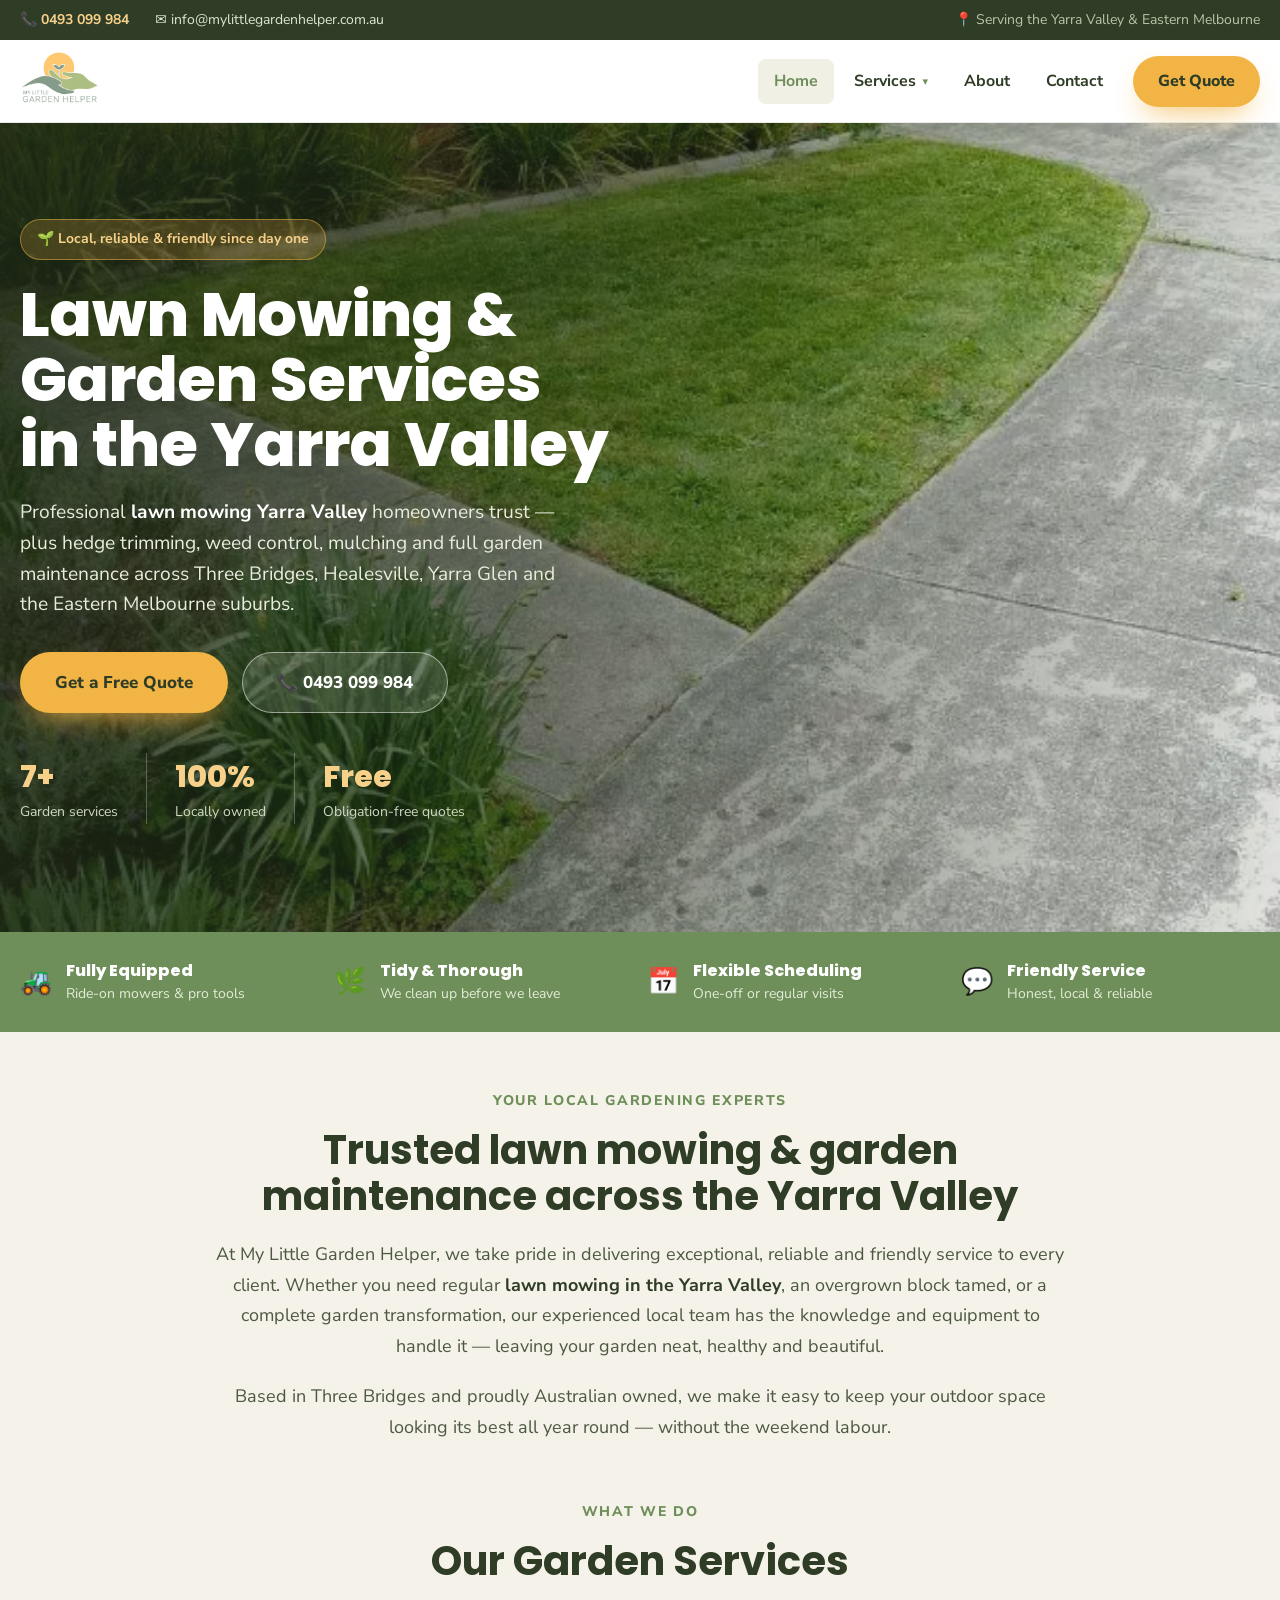
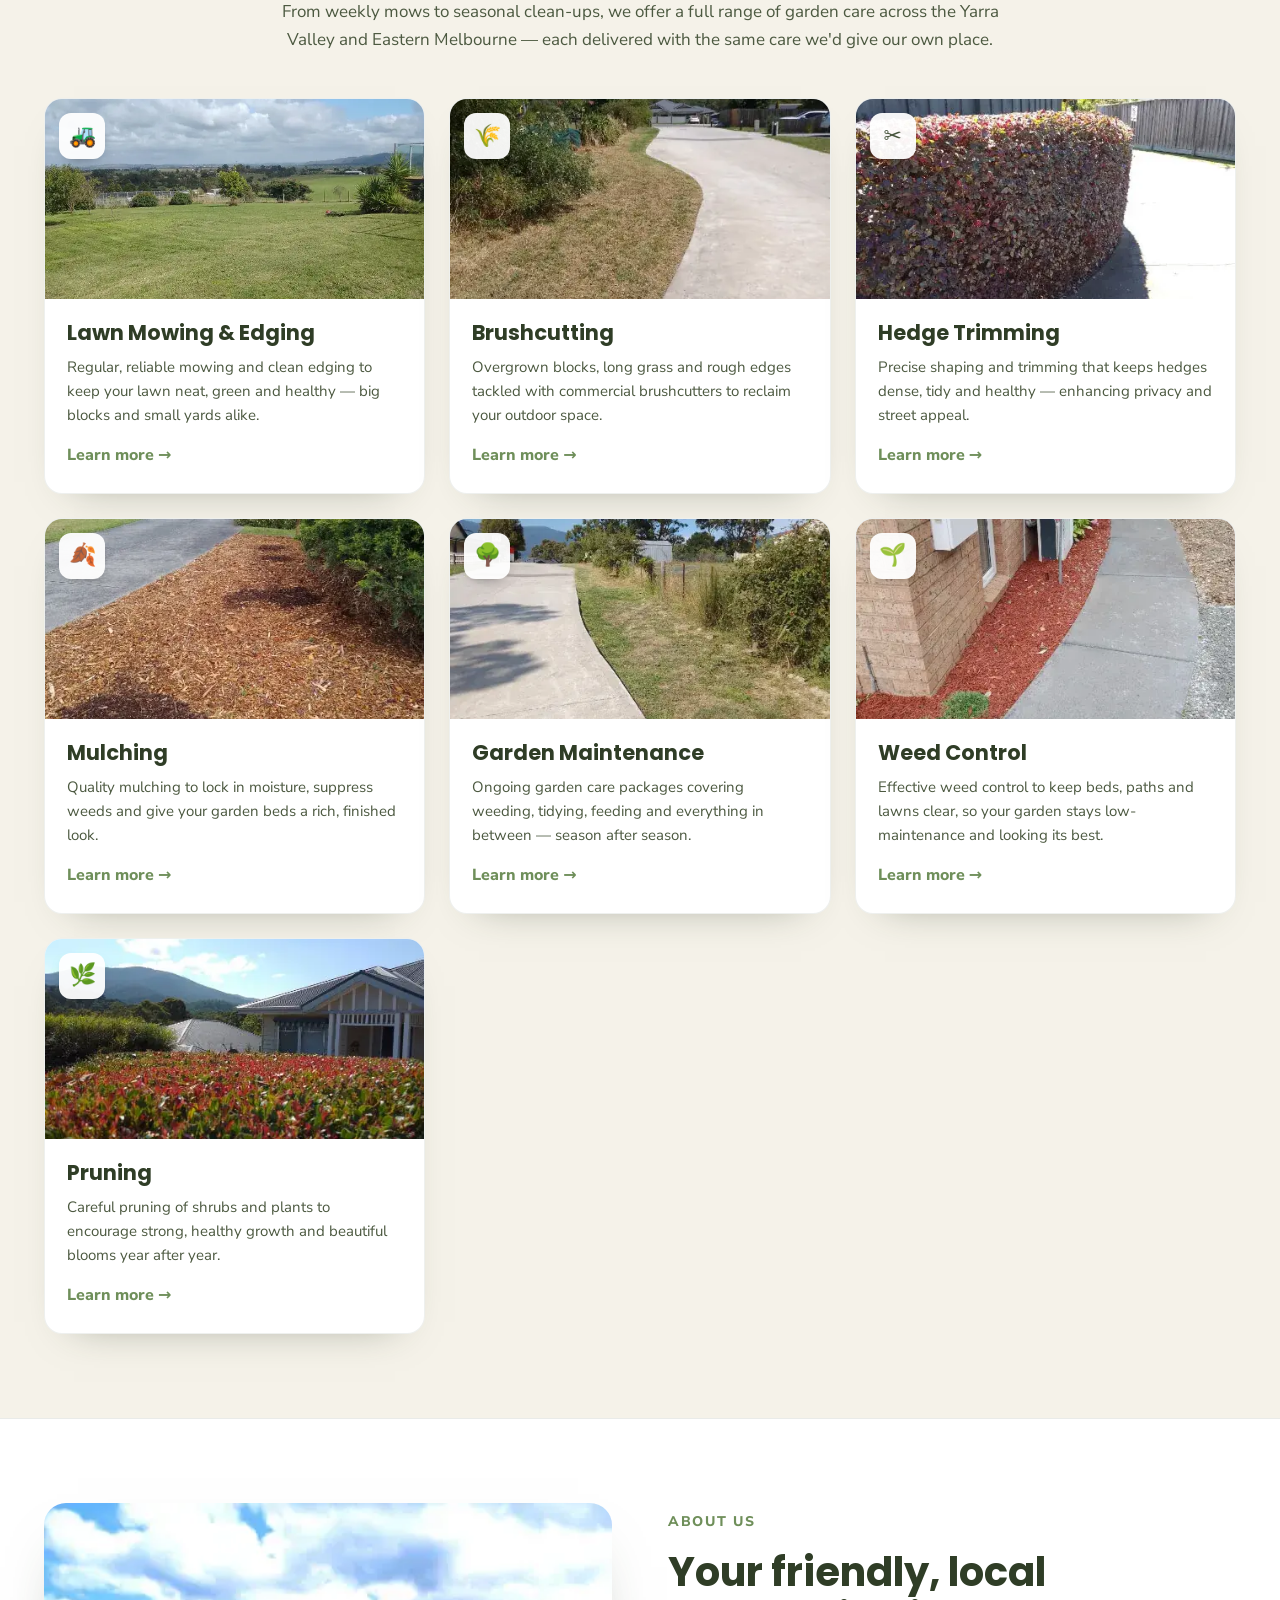
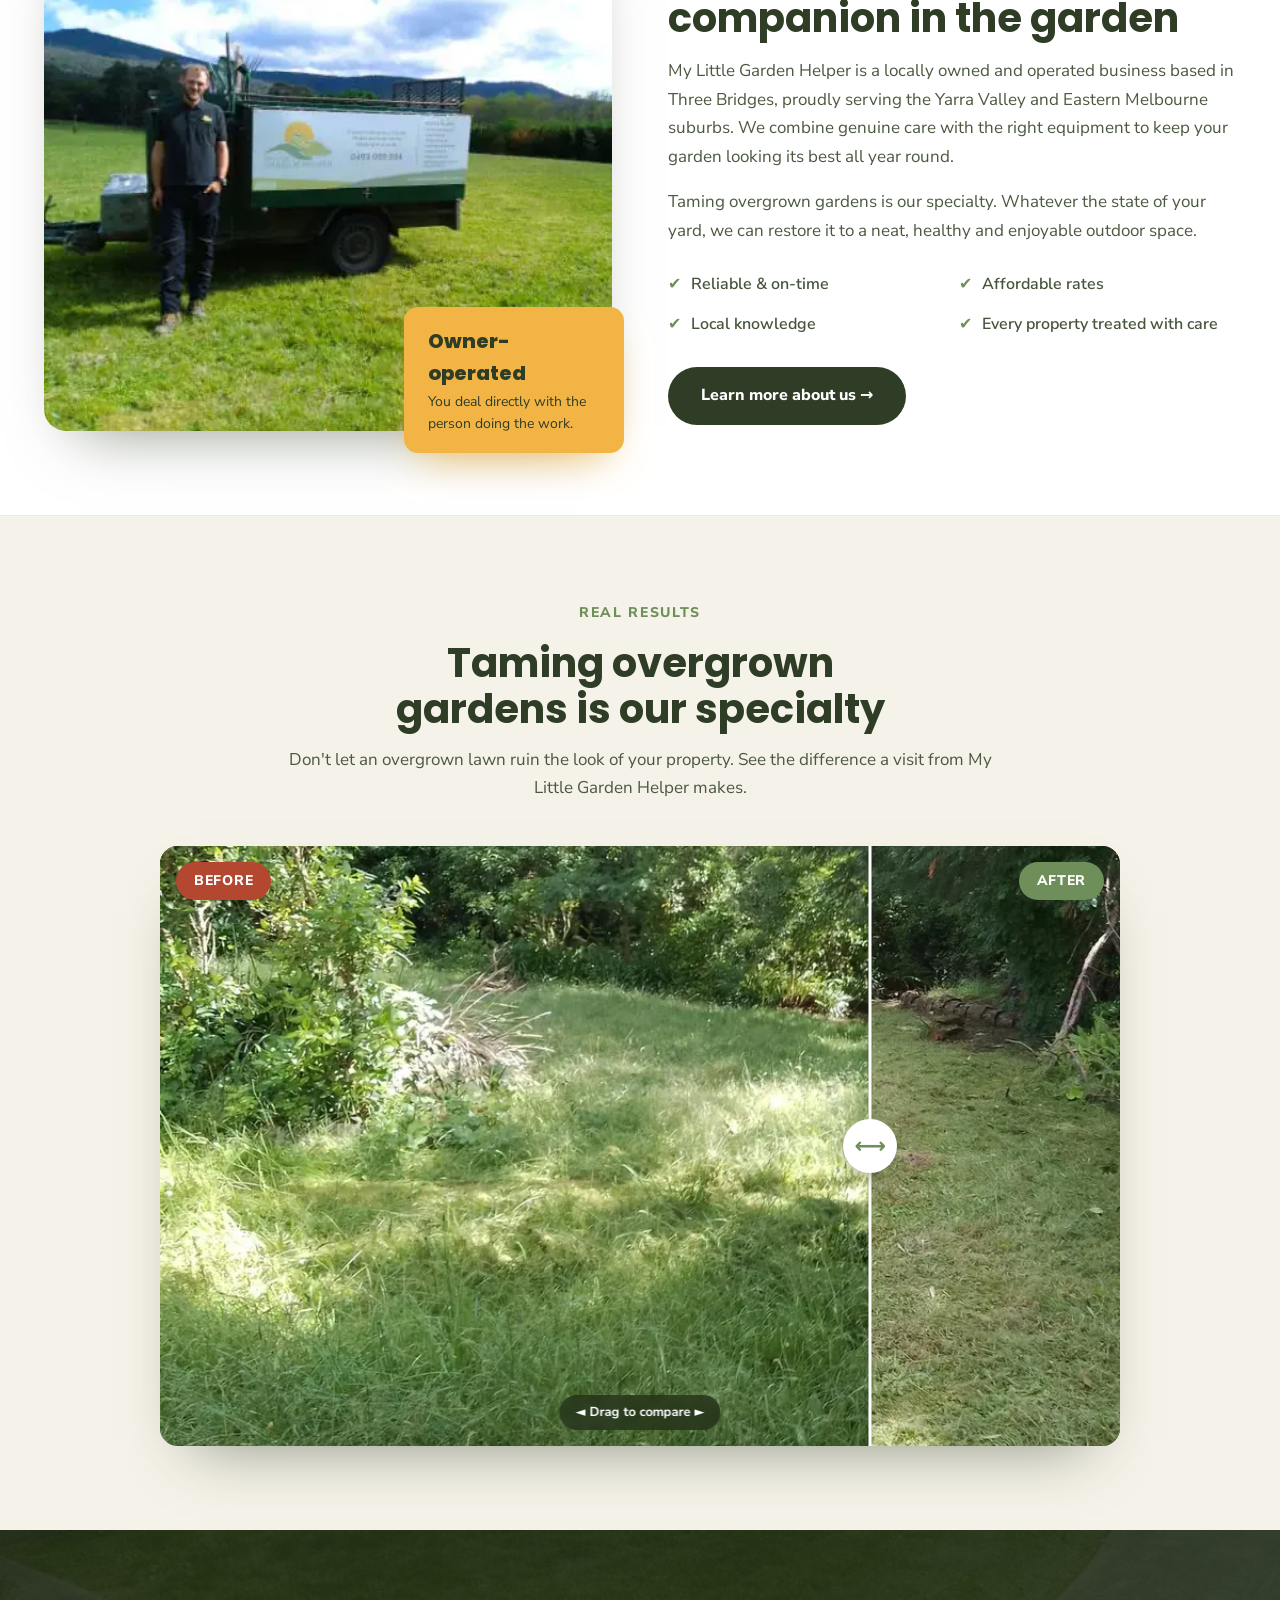
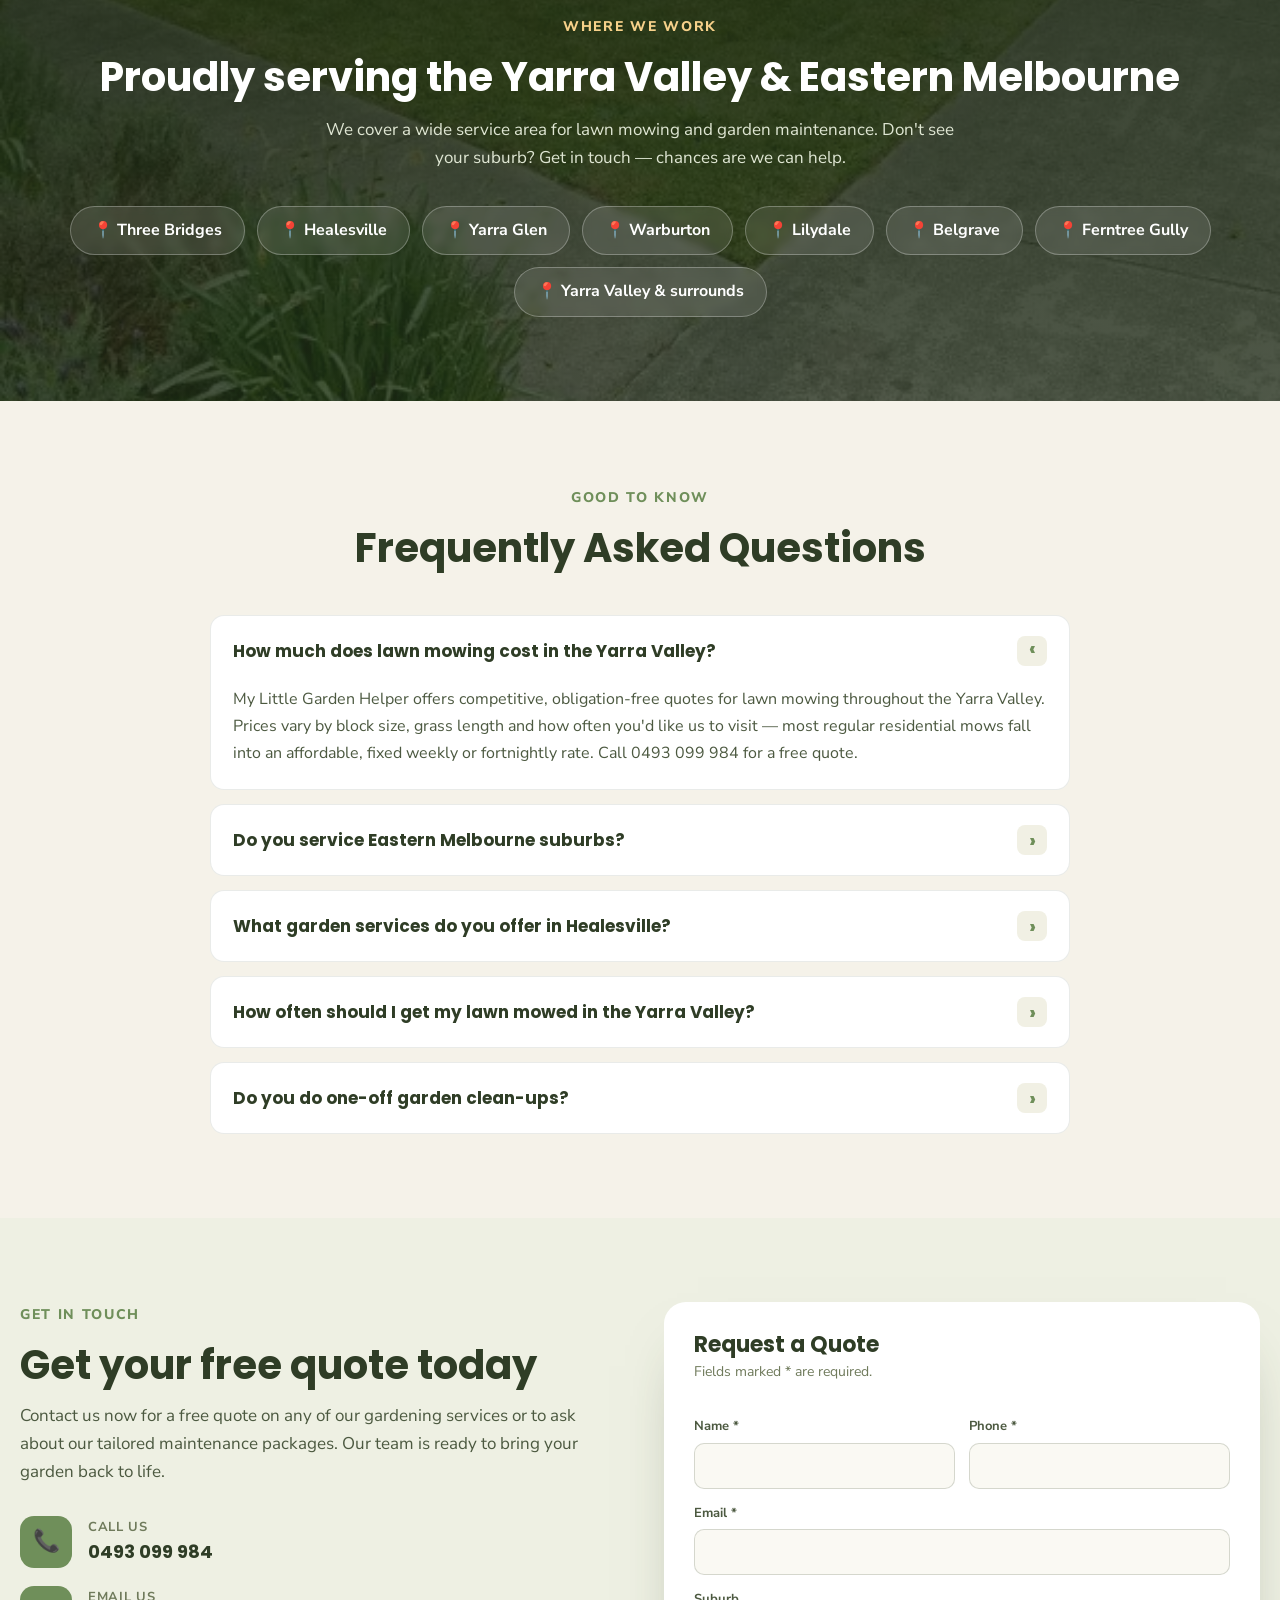
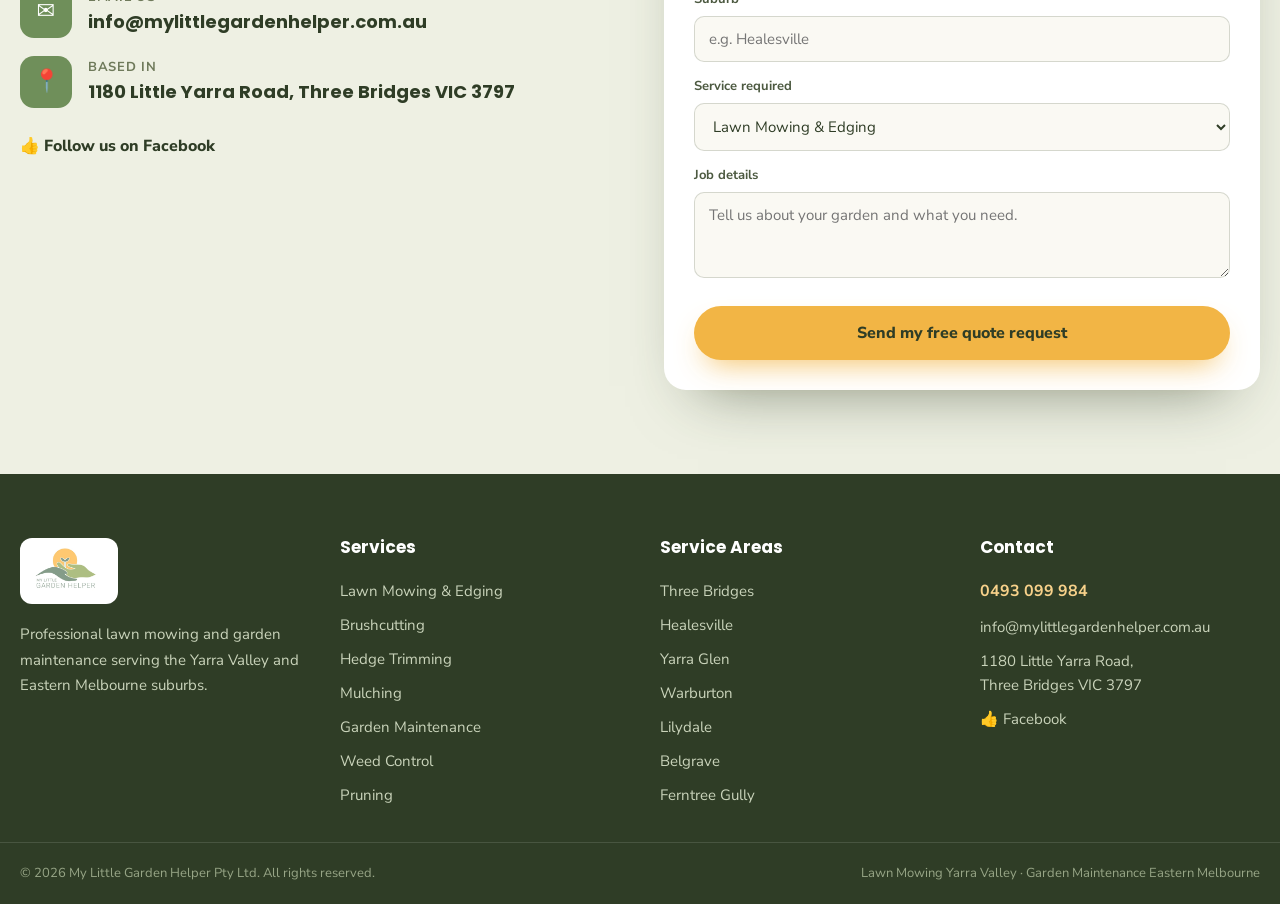
==== commit 6ce0a258: "Perf: inline critical CSS and drop sticky-header blur - Inline styles.css into every page to remove " ====
--- a/index.html
+++ b/index.html
@@ -31,7 +31,463 @@
 <link rel="preload" as="style" href="https://fonts.googleapis.com/css2?family=Poppins:wght@600;700;800&family=Nunito+Sans:wght@400;600;700;800&display=swap" onload="this.onload=null;this.rel='stylesheet'" />
 <noscript><link rel="stylesheet" href="https://fonts.googleapis.com/css2?family=Poppins:wght@600;700;800&family=Nunito+Sans:wght@400;600;700;800&display=swap" /></noscript>
 <link rel="preload" as="image" href="assets/hero.webp" fetchpriority="high" />
-<link rel="stylesheet" href="assets/styles.css" />
+<style>
+/* ===================================================================
+   My Little Garden Helper — Brand stylesheet
+   Brand kit sourced from the Claude Design homepage:
+   Forest #2f3d26 · Leaf #6f8f5a · Gold #f2b545 · Cream #f5f2e9
+   Display: Poppins · Body: Nunito Sans
+   Webflow-ready: class-based, semantic, no build step.
+   =================================================================== */
+
+/* ---------- Design tokens ---------- */
+:root {
+  /* Brand greens */
+  --forest-900: #1f2a16;
+  --forest-800: #2f3d26;   /* headings, footer, deep sections */
+  --forest-700: #47543c;   /* body text on light */
+  --leaf-600:   #556e44;   /* links */
+  --leaf-500:   #6f8f5a;   /* primary brand green */
+  --leaf-300:   #b9c6a6;
+  --leaf-100:   #dfe6d3;
+
+  /* Warm gold accent */
+  --gold-500: #f2b545;     /* primary CTA */
+  --gold-300: #f7d18a;
+
+  /* Neutrals (warm, green-tinted) */
+  --text-body:  #4c5940;
+  --text-muted: #6f7a5b;
+  --cream:      #f5f2e9;   /* page background */
+  --sand:       #eef0e3;   /* alt section */
+  --oat:        #f1f0e4;   /* soft chips / hovers */
+  --paper:      #faf9f3;   /* inputs */
+  --white:      #ffffff;
+  --line:       rgba(47, 61, 38, 0.10);
+
+  /* Status */
+  --before-red: #b4472f;
+
+  /* Type */
+  --font-display: 'Poppins', system-ui, -apple-system, sans-serif;
+  --font-body:    'Nunito Sans', system-ui, -apple-system, sans-serif;
+
+  /* Radii */
+  --radius-sm: 10px;
+  --radius-md: 14px;
+  --radius-lg: 18px;
+  --radius-xl: 22px;
+  --radius-pill: 999px;
+
+  /* Elevation (green-tinted) */
+  --shadow-sm: 0 6px 14px -8px rgba(47, 61, 38, 0.35);
+  --shadow-md: 0 18px 40px -30px rgba(47, 61, 38, 0.5);
+  --shadow-lg: 0 30px 60px -34px rgba(47, 61, 38, 0.6);
+  --shadow-gold: 0 14px 30px -12px rgba(242, 181, 69, 0.9);
+
+  /* Layout */
+  --container: 1240px;
+}
+
+/* ---------- Reset / base ---------- */
+* { box-sizing: border-box; }
+html { scroll-behavior: smooth; -webkit-text-size-adjust: 100%; }
+body {
+  margin: 0;
+  font-family: var(--font-body);
+  color: var(--forest-700);
+  background: var(--cream);
+  line-height: 1.6;
+  -webkit-font-smoothing: antialiased;
+  overflow-x: hidden;
+}
+h1, h2, h3, h4 { font-family: var(--font-display); color: var(--forest-800); margin: 0; line-height: 1.15; }
+p { margin: 0; }
+img { display: block; max-width: 100%; height: auto; }
+a { color: var(--leaf-600); text-decoration: none; transition: color .2s ease; }
+a:hover { color: var(--gold-500); }
+ul { margin: 0; padding: 0; list-style: none; }
+input, select, textarea, button { font-family: inherit; }
+:focus-visible { outline: 3px solid var(--gold-500); outline-offset: 2px; border-radius: 4px; }
+
+/* ---------- Layout helpers ---------- */
+.container { max-width: var(--container); margin: 0 auto; padding: 0 24px; }
+.section { padding: 84px 0; }
+.section--tight { padding: 56px 0; }
+.eyebrow {
+  display: inline-block;
+  color: var(--leaf-500);
+  font-weight: 800;
+  letter-spacing: .12em;
+  text-transform: uppercase;
+  font-size: 14px;
+}
+.eyebrow--gold { color: var(--gold-300); }
+.section-head { text-align: center; max-width: 720px; margin: 0 auto 44px; }
+.section-title { font-size: clamp(28px, 3.4vw, 40px); margin-top: 14px; text-wrap: balance; }
+.section-intro { font-size: 17px; line-height: 1.65; margin-top: 14px; color: var(--text-body); }
+.text-center { text-align: center; }
+
+/* ---------- Buttons ---------- */
+.btn {
+  display: inline-flex; align-items: center; justify-content: center; gap: 10px;
+  padding: 15px 32px;
+  font-weight: 800; font-size: 16px;
+  border-radius: var(--radius-pill);
+  border: 1px solid transparent;
+  cursor: pointer;
+  transition: transform .2s ease, background .2s ease, color .2s ease, box-shadow .2s ease;
+  text-align: center;
+}
+.btn:hover { transform: translateY(-2px); }
+.btn--gold { background: var(--gold-500); color: var(--forest-800); box-shadow: var(--shadow-gold); }
+.btn--gold:hover { background: var(--forest-800); color: var(--white); }
+.btn--dark { background: var(--forest-800); color: var(--white); }
+.btn--dark:hover { background: var(--leaf-500); color: var(--white); }
+.btn--outline { background: rgba(255,255,255,0.12); border-color: rgba(255,255,255,0.5); color: var(--white); }
+.btn--outline:hover { background: rgba(255,255,255,0.22); color: var(--white); }
+.btn--lg { padding: 16px 34px; font-size: 17px; }
+
+/* ---------- Top bar ---------- */
+.topbar { background: var(--forest-800); color: var(--leaf-100); font-size: 14px; }
+.topbar__inner {
+  display: flex; flex-wrap: wrap; gap: 8px 26px; align-items: center; justify-content: space-between;
+  padding: 9px 0;
+}
+.topbar__group { display: flex; flex-wrap: wrap; gap: 8px 26px; align-items: center; }
+.topbar a { display: inline-flex; align-items: center; gap: 8px; }
+.topbar__phone { color: var(--gold-300); font-weight: 700; }
+.topbar__phone:hover { color: var(--white); }
+.topbar__email { color: var(--leaf-100); }
+.topbar__email:hover { color: var(--white); }
+.topbar__loc { display: inline-flex; align-items: center; gap: 8px; color: var(--leaf-300); }
+
+/* ---------- Header / nav ---------- */
+.site-header {
+  position: sticky; top: 0; z-index: 60;
+  background: rgba(255,255,255,0.97);
+  border-bottom: 1px solid var(--line);
+}
+.site-header__inner {
+  display: flex; align-items: center; justify-content: space-between; gap: 20px;
+  padding: 12px 0;
+}
+.logo { display: flex; align-items: center; }
+.logo img { height: 58px; width: auto; }
+.nav { display: flex; align-items: center; gap: 4px; }
+.nav__link {
+  padding: 10px 16px; font-weight: 700; color: var(--forest-800);
+  border-radius: 8px;
+}
+.nav__link:hover, .nav__link[aria-current="page"] { color: var(--leaf-500); background: var(--oat); }
+
+.nav__item { position: relative; }
+.nav__toggle { display: inline-flex; align-items: center; gap: 6px; background: none; border: none; }
+.nav__caret { font-size: 11px; color: var(--leaf-500); }
+.nav__dropdown {
+  position: absolute; top: 100%; left: 0; padding-top: 8px; width: 300px;
+  opacity: 0; visibility: hidden; transform: translateY(6px);
+  transition: opacity .18s ease, transform .18s ease, visibility .18s;
+}
+.nav__item:hover .nav__dropdown, .nav__item:focus-within .nav__dropdown {
+  opacity: 1; visibility: visible; transform: translateY(0);
+}
+.nav__menu {
+  background: var(--white); border: 1px solid var(--line); border-radius: var(--radius-md);
+  box-shadow: 0 24px 48px -20px rgba(47,61,38,0.35); padding: 8px;
+}
+.nav__menu a {
+  display: flex; align-items: center; gap: 12px; padding: 11px 12px;
+  border-radius: var(--radius-sm); color: var(--forest-800); font-weight: 600;
+}
+.nav__menu a:hover { background: var(--oat); color: var(--leaf-600); }
+.nav__menu .ico { font-size: 18px; }
+.nav__cta { margin-left: 10px; padding: 12px 24px; }
+
+.nav-toggle {
+  display: none; background: var(--forest-800); color: #fff; border: none;
+  width: 46px; height: 46px; border-radius: var(--radius-sm); font-size: 20px; cursor: pointer;
+}
+.mobile-nav { display: none; border-top: 1px solid var(--line); background: var(--white); padding: 12px 0 20px; }
+.mobile-nav.is-open { display: block; animation: fadeUp .2s ease both; }
+.mobile-nav a { display: block; padding: 12px 4px; font-weight: 700; color: var(--forest-800); }
+.mobile-nav__label {
+  padding: 12px 4px 6px; font-weight: 800; color: var(--leaf-500);
+  font-size: 13px; letter-spacing: .05em; text-transform: uppercase;
+}
+.mobile-nav__svc { display: flex !important; gap: 10px; padding: 10px 4px !important; color: var(--text-body) !important; font-weight: 600 !important; }
+.mobile-nav__sep { border-top: 1px solid #eee; }
+.mobile-nav__cta { text-align: center; margin-top: 14px; padding: 14px; background: var(--gold-500); color: var(--forest-800) !important; border-radius: var(--radius-pill); }
+
+/* ---------- Hero ---------- */
+.hero { position: relative; }
+.hero__bg { position: absolute; inset: 0; background-size: cover; background-position: center; }
+.hero__overlay {
+  position: absolute; inset: 0;
+  background: linear-gradient(100deg, rgba(31,42,22,0.86) 0%, rgba(31,42,22,0.62) 42%, rgba(31,42,22,0.12) 100%);
+}
+.hero__inner { position: relative; padding: 96px 0 108px; }
+.hero__content { max-width: 660px; animation: fadeUp .7s ease both; }
+.hero__badge {
+  display: inline-flex; align-items: center; gap: 8px;
+  background: rgba(242,181,69,0.2); border: 1px solid rgba(242,181,69,0.5);
+  color: var(--gold-300); font-weight: 700; font-size: 14px;
+  padding: 8px 16px; border-radius: var(--radius-pill);
+}
+.hero__title { color: #fff; font-size: clamp(38px, 5.4vw, 62px); line-height: 1.05; font-weight: 800; margin: 22px 0 0; text-wrap: balance; }
+.hero__text { color: #e7ecdd; font-size: clamp(17px, 1.5vw, 20px); line-height: 1.6; margin-top: 20px; max-width: 560px; }
+.hero__text strong { color: #fff; }
+.hero__actions { display: flex; flex-wrap: wrap; gap: 14px; margin-top: 32px; }
+.hero__stats { display: flex; flex-wrap: wrap; gap: 28px; margin-top: 40px; }
+.hero__stat-num { color: var(--gold-300); font-size: 30px; font-family: var(--font-display); font-weight: 800; }
+.hero__stat-label { color: #cfd8c1; font-size: 14px; }
+.hero__divider { width: 1px; background: rgba(255,255,255,0.25); }
+
+/* Compact page hero (interior pages) */
+.page-hero { position: relative; }
+.page-hero__bg { position: absolute; inset: 0; background-size: cover; background-position: center; }
+.page-hero__overlay { position: absolute; inset: 0; background: linear-gradient(120deg, rgba(31,42,22,0.9) 0%, rgba(31,42,22,0.72) 55%, rgba(31,42,22,0.55) 100%); }
+.page-hero__inner { position: relative; padding: 72px 0 78px; max-width: 760px; animation: fadeUp .6s ease both; }
+.page-hero__title { color: #fff; font-size: clamp(32px, 4.4vw, 52px); font-weight: 800; margin-top: 16px; text-wrap: balance; }
+.page-hero__text { color: #e7ecdd; font-size: clamp(16px, 1.4vw, 19px); line-height: 1.6; margin-top: 18px; }
+.breadcrumb { color: var(--leaf-300); font-size: 14px; font-weight: 600; }
+.breadcrumb a { color: var(--leaf-300); }
+.breadcrumb a:hover { color: var(--gold-300); }
+
+/* ---------- Feature strip ---------- */
+.feature-strip { background: var(--leaf-500); }
+.feature-strip__grid {
+  display: grid; grid-template-columns: repeat(auto-fit, minmax(230px, 1fr)); gap: 14px;
+  padding: 26px 0;
+}
+.feature { display: flex; align-items: center; gap: 14px; color: #fff; }
+.feature__ico { font-size: 26px; }
+.feature__title { font-weight: 800; font-family: var(--font-display); }
+.feature__text { font-size: 14px; color: #e3ecd7; }
+
+/* ---------- Intro block ---------- */
+.intro { max-width: 900px; margin: 0 auto; text-align: center; }
+.intro p { font-size: 18px; line-height: 1.7; margin-top: 20px; color: var(--text-body); }
+.intro strong { color: var(--forest-800); }
+
+/* ---------- Service cards ---------- */
+.services-grid { display: grid; grid-template-columns: repeat(auto-fill, minmax(300px, 1fr)); gap: 24px; }
+.service-card {
+  background: var(--white); border: 1px solid rgba(47,61,38,0.08);
+  border-radius: var(--radius-lg); overflow: hidden; box-shadow: var(--shadow-md);
+  display: flex; flex-direction: column;
+  transition: transform .25s ease, box-shadow .25s ease;
+}
+.service-card:hover { transform: translateY(-6px); box-shadow: 0 28px 50px -28px rgba(47,61,38,0.55); }
+.service-card__media { height: 200px; overflow: hidden; position: relative; }
+.service-card__media img { width: 100%; height: 100%; object-fit: cover; transition: transform .5s ease; }
+.service-card:hover .service-card__media img { transform: scale(1.06); }
+.service-card__icon {
+  position: absolute; top: 14px; left: 14px; background: rgba(255,255,255,0.94);
+  width: 46px; height: 46px; border-radius: 12px; display: grid; place-items: center;
+  font-size: 22px; box-shadow: 0 6px 14px -8px rgba(0,0,0,0.5);
+}
+.service-card__body { padding: 22px 22px 24px; flex: 1; display: flex; flex-direction: column; }
+.service-card__body h3 { font-size: 21px; }
+.service-card__body p { font-size: 15px; line-height: 1.6; margin-top: 10px; color: var(--text-body); flex: 1; }
+.service-card__link { margin-top: 16px; font-weight: 800; color: var(--leaf-500); display: inline-flex; align-items: center; gap: 6px; transition: gap .2s ease, color .2s ease; }
+.service-card__link:hover { gap: 12px; color: var(--gold-500); }
+
+/* ---------- About ---------- */
+.about-grid { display: grid; grid-template-columns: repeat(auto-fit, minmax(320px, 1fr)); gap: 56px; align-items: center; }
+.about__media { position: relative; }
+.about__media img { width: 100%; border-radius: var(--radius-xl); box-shadow: var(--shadow-lg); }
+.about__badge {
+  position: absolute; bottom: -22px; right: -12px; background: var(--gold-500); color: var(--forest-800);
+  padding: 18px 24px; border-radius: var(--radius-md); box-shadow: 0 20px 40px -18px rgba(242,181,69,0.8); max-width: 220px;
+}
+.about__badge-title { font-family: var(--font-display); font-weight: 800; font-size: 20px; }
+.about__badge-text { font-size: 14px; margin-top: 2px; }
+.about__body p { font-size: 17px; line-height: 1.7; margin-top: 16px; color: var(--text-body); }
+.checklist { display: grid; grid-template-columns: 1fr 1fr; gap: 14px; margin-top: 26px; }
+.checklist li { display: flex; gap: 10px; align-items: flex-start; font-weight: 600; }
+.checklist .tick { color: var(--leaf-500); font-weight: 800; }
+
+/* ---------- Before / after ---------- */
+.ba-grid { display: grid; grid-template-columns: repeat(auto-fit, minmax(300px, 1fr)); gap: 24px; }
+.ba-card { position: relative; border-radius: var(--radius-lg); overflow: hidden; box-shadow: 0 20px 44px -30px rgba(47,61,38,0.6); }
+.ba-card img { width: 100%; height: 380px; object-fit: cover; }
+.ba-badge { position: absolute; top: 16px; left: 16px; color: #fff; font-weight: 800; padding: 8px 18px; border-radius: var(--radius-pill); font-size: 14px; letter-spacing: .05em; }
+.ba-badge--before { background: var(--before-red); }
+.ba-badge--after { background: var(--leaf-500); }
+
+/* ---------- Before / after comparison slider ---------- */
+.ba-slider {
+  --pos: 50%;
+  position: relative; width: 100%; max-width: 960px; margin: 0 auto;
+  aspect-ratio: 16 / 10; border-radius: var(--radius-lg); overflow: hidden;
+  box-shadow: var(--shadow-lg); user-select: none; touch-action: pan-y;
+  cursor: ew-resize; background: var(--forest-800);
+}
+.ba-slider__img {
+  position: absolute; inset: 0; width: 100%; height: 100%;
+  object-fit: cover; object-position: center 58%; pointer-events: none;
+  -webkit-user-drag: none;
+}
+.ba-slider__before { z-index: 2; clip-path: inset(0 calc(100% - var(--pos)) 0 0); }
+.ba-slider__divider {
+  position: absolute; top: 0; bottom: 0; left: var(--pos); width: 3px; z-index: 3;
+  background: #fff; transform: translateX(-50%); box-shadow: 0 0 0 1px rgba(47,61,38,0.15);
+  pointer-events: none;
+}
+.ba-slider__handle {
+  position: absolute; top: 50%; left: var(--pos); transform: translate(-50%, -50%);
+  width: 54px; height: 54px; border-radius: 999px; background: #fff; color: var(--leaf-500);
+  border: none; display: grid; place-items: center; font-size: 22px; font-weight: 800;
+  box-shadow: 0 6px 18px -4px rgba(47,61,38,0.5); z-index: 4; cursor: grab; touch-action: none;
+}
+.ba-slider__handle:active { cursor: grabbing; }
+.ba-slider__handle:focus-visible { outline: 3px solid var(--gold-500); outline-offset: 3px; }
+.ba-slider__tag {
+  position: absolute; top: 16px; z-index: 3; pointer-events: none;
+  color: #fff; font-weight: 800; padding: 8px 18px; border-radius: var(--radius-pill);
+  font-size: 14px; letter-spacing: .05em; font-family: var(--font-body);
+}
+.ba-slider__tag--before { left: 16px; background: var(--before-red); }
+.ba-slider__tag--after  { right: 16px; background: var(--leaf-500); }
+.ba-slider__hint {
+  position: absolute; left: 50%; bottom: 16px; transform: translateX(-50%); z-index: 3;
+  background: rgba(31,42,22,0.7); color: #fff; font-size: 13px; font-weight: 700;
+  padding: 7px 16px; border-radius: var(--radius-pill); pointer-events: none;
+  backdrop-filter: blur(4px); transition: opacity .3s ease;
+}
+.ba-slider.is-touched .ba-slider__hint { opacity: 0; }
+@media (max-width: 640px) { .ba-slider { aspect-ratio: 4 / 3; } .ba-slider__handle { width: 46px; height: 46px; } }
+
+/* ---------- Dark media section (areas) ---------- */
+.media-section { position: relative; }
+.media-section__bg { position: absolute; inset: 0; background-size: cover; background-position: center; }
+.media-section__overlay { position: absolute; inset: 0; background: linear-gradient(180deg, rgba(31,42,22,0.9), rgba(31,42,22,0.78)); }
+.media-section__inner { position: relative; text-align: center; padding: 84px 0; }
+.media-section__title { color: #fff; font-size: clamp(28px, 3.4vw, 40px); margin-top: 14px; }
+.media-section__text { color: var(--leaf-100); font-size: 17px; line-height: 1.65; margin: 16px auto 0; max-width: 640px; }
+.chips { display: flex; flex-wrap: wrap; justify-content: center; gap: 12px; margin-top: 34px; }
+.chip {
+  background: rgba(255,255,255,0.1); border: 1px solid rgba(255,255,255,0.28); color: #fff;
+  font-weight: 700; padding: 11px 22px; border-radius: var(--radius-pill); backdrop-filter: blur(4px);
+}
+
+/* ---------- FAQ ---------- */
+.faq { max-width: 860px; margin: 0 auto; }
+.faq__list { display: flex; flex-direction: column; gap: 14px; }
+.faq__item { background: var(--white); border: 1px solid var(--line); border-radius: var(--radius-md); overflow: hidden; }
+.faq__q {
+  width: 100%; text-align: left; background: none; border: none;
+  padding: 20px 22px; display: flex; align-items: center; justify-content: space-between; gap: 16px; cursor: pointer;
+  font-family: var(--font-display); font-weight: 700; font-size: 17px; color: var(--forest-800);
+}
+.faq__sign { flex: none; width: 30px; height: 30px; border-radius: 8px; background: var(--oat); color: var(--leaf-500); font-weight: 800; font-size: 20px; display: grid; place-items: center; transition: transform .2s ease; }
+.faq__item.is-open .faq__sign { transform: rotate(180deg); }
+.faq__a { max-height: 0; overflow: hidden; transition: max-height .3s ease; }
+.faq__a-inner { padding: 0 22px 22px; font-size: 16px; line-height: 1.7; color: var(--text-body); }
+
+/* ---------- Contact ---------- */
+.contact-section { background: var(--sand); }
+.contact-grid { display: grid; grid-template-columns: repeat(auto-fit, minmax(320px, 1fr)); gap: 48px; }
+.contact-methods { display: flex; flex-direction: column; gap: 18px; margin-top: 30px; }
+.contact-method { display: flex; gap: 16px; align-items: center; }
+.contact-method__ico { width: 52px; height: 52px; border-radius: var(--radius-md); background: var(--leaf-500); color: #fff; display: grid; place-items: center; font-size: 22px; flex: none; }
+.contact-method__label { display: block; font-size: 13px; color: var(--text-muted); font-weight: 700; text-transform: uppercase; letter-spacing: .05em; }
+.contact-method__value { display: block; font-family: var(--font-display); font-weight: 700; font-size: 18px; color: var(--forest-800); word-break: break-word; }
+.social-link { display: inline-flex; align-items: center; gap: 10px; margin-top: 26px; font-weight: 800; color: var(--forest-800); }
+.social-link:hover { color: var(--gold-500); }
+
+.quote-card { background: var(--white); border-radius: var(--radius-xl); padding: 30px; box-shadow: var(--shadow-lg); }
+.quote-card h2, .quote-card h3 { font-size: 22px; margin-bottom: 4px; }
+.quote-card__note { font-size: 14px; color: var(--text-muted); margin-bottom: 18px; }
+.field { display: block; margin-top: 14px; }
+.field__label { display: block; font-size: 13px; font-weight: 700; color: var(--text-body); margin-bottom: 6px; }
+.field__row { display: grid; grid-template-columns: 1fr 1fr; gap: 14px; }
+.input, .select, .textarea {
+  width: 100%; padding: 12px 14px; border: 1px solid rgba(47,61,38,0.18);
+  border-radius: var(--radius-sm); font-size: 15px; background: var(--paper); color: var(--forest-800);
+  transition: border-color .2s ease, box-shadow .2s ease;
+}
+.input:focus, .select:focus, .textarea:focus { outline: none; border-color: var(--leaf-500); box-shadow: 0 0 0 3px rgba(111,143,90,0.18); }
+.textarea { resize: vertical; }
+.form-success { text-align: center; padding: 40px 10px; }
+.form-success__ico { font-size: 54px; }
+.form-success h3 { font-size: 24px; margin-top: 12px; }
+.form-success p { font-size: 16px; line-height: 1.6; margin-top: 10px; color: var(--text-body); }
+.is-hidden { display: none !important; }
+
+/* ---------- CTA band ---------- */
+.cta-band { background: var(--forest-800); }
+.cta-band__inner { text-align: center; padding: 72px 0; }
+.cta-band__title { color: #fff; font-size: clamp(26px, 3.2vw, 38px); }
+.cta-band__text { color: var(--leaf-100); font-size: 17px; line-height: 1.6; margin: 14px auto 30px; max-width: 620px; }
+.cta-band__actions { display: flex; flex-wrap: wrap; gap: 14px; justify-content: center; }
+
+/* ---------- Content prose (service/about pages) ---------- */
+.prose { max-width: 760px; }
+.prose p { font-size: 17px; line-height: 1.75; margin-top: 18px; color: var(--text-body); }
+.prose h2 { font-size: clamp(24px, 3vw, 34px); margin-top: 40px; }
+.prose h3 { font-size: 22px; margin-top: 28px; }
+.prose ul.bullets { margin-top: 18px; display: flex; flex-direction: column; gap: 12px; }
+.prose ul.bullets li { position: relative; padding-left: 30px; font-size: 17px; line-height: 1.6; color: var(--text-body); }
+.prose ul.bullets li::before { content: "✔"; position: absolute; left: 0; color: var(--leaf-500); font-weight: 800; }
+.split { display: grid; grid-template-columns: repeat(auto-fit, minmax(320px, 1fr)); gap: 48px; align-items: center; }
+.split__media img { width: 100%; border-radius: var(--radius-xl); box-shadow: var(--shadow-lg); }
+
+/* Related services */
+.related-grid { display: grid; grid-template-columns: repeat(auto-fit, minmax(220px, 1fr)); gap: 16px; }
+.related-card {
+  display: flex; align-items: center; gap: 12px; padding: 18px 20px;
+  background: var(--white); border: 1px solid var(--line); border-radius: var(--radius-md);
+  font-weight: 700; color: var(--forest-800); box-shadow: var(--shadow-sm);
+  transition: transform .2s ease, box-shadow .2s ease;
+}
+.related-card:hover { transform: translateY(-4px); box-shadow: var(--shadow-md); color: var(--leaf-600); }
+.related-card .ico { font-size: 22px; }
+
+/* ---------- Footer ---------- */
+.site-footer { background: var(--forest-800); color: #c9d3ba; }
+.site-footer__grid { display: grid; grid-template-columns: repeat(auto-fit, minmax(220px, 1fr)); gap: 40px; padding: 64px 0 30px; }
+.site-footer h4 { color: #fff; font-size: 17px; margin-bottom: 16px; }
+.site-footer p { font-size: 15px; line-height: 1.7; margin-top: 18px; max-width: 300px; }
+.footer-logo { height: 66px; width: auto; background: #fff; padding: 10px 14px; border-radius: 12px; }
+.site-footer a { display: block; color: #c9d3ba; padding: 5px 0; font-size: 15px; }
+.site-footer a:hover { color: var(--gold-300); }
+.site-footer .footer-span { display: block; color: #c9d3ba; padding: 5px 0; font-size: 15px; }
+.footer-phone { color: var(--gold-300) !important; font-weight: 700; font-size: 16px !important; }
+.site-footer__bottom { border-top: 1px solid rgba(255,255,255,0.12); }
+.site-footer__bottom-inner { display: flex; flex-wrap: wrap; gap: 8px 20px; justify-content: space-between; padding: 20px 0; font-size: 13px; color: #97a586; }
+
+/* ---------- Reveal on scroll ---------- */
+.reveal { opacity: 0; transform: translateY(24px); transition: opacity .7s ease, transform .7s ease; }
+.reveal.is-visible { opacity: 1; transform: translateY(0); }
+
+/* ---------- Animations ---------- */
+@keyframes fadeUp { from { opacity: 0; transform: translateY(24px); } to { opacity: 1; transform: translateY(0); } }
+
+/* ---------- Responsive ---------- */
+@media (max-width: 900px) {
+  .nav { display: none; }
+  .nav-toggle { display: block; }
+  .section { padding: 60px 0; }
+  .about-grid, .split { gap: 40px; }
+  .about__badge { position: static; margin-top: 18px; max-width: none; }
+  .hero__inner { padding: 72px 0 84px; }
+}
+@media (max-width: 560px) {
+  .checklist { grid-template-columns: 1fr; }
+  .field__row { grid-template-columns: 1fr; }
+  .hero__stats { gap: 18px; }
+  .container { padding: 0 18px; }
+}
+
+/* ---------- Reduced motion ---------- */
+@media (prefers-reduced-motion: reduce) {
+  * { animation-duration: .001ms !important; transition-duration: .001ms !important; scroll-behavior: auto !important; }
+  .reveal { opacity: 1; transform: none; }
+}
+
+</style>
 
 <script type="application/ld+json">
 {
